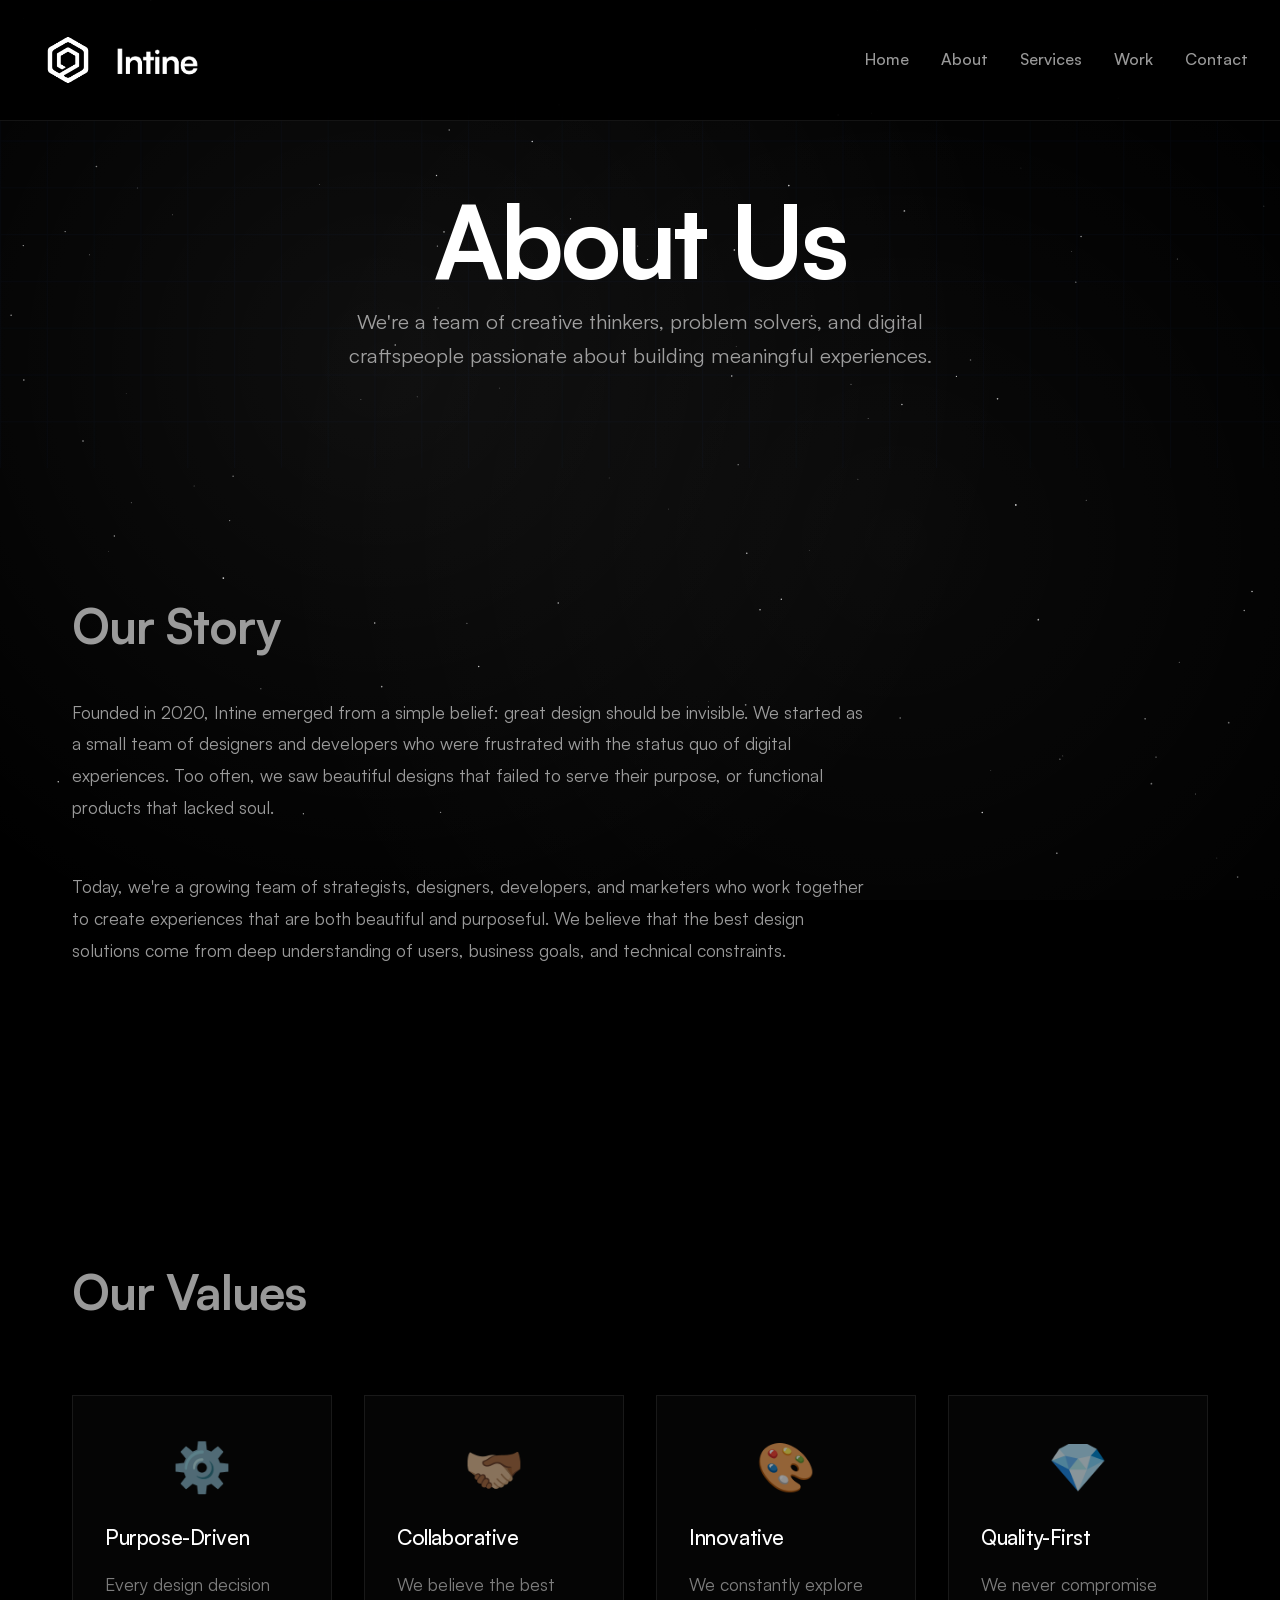
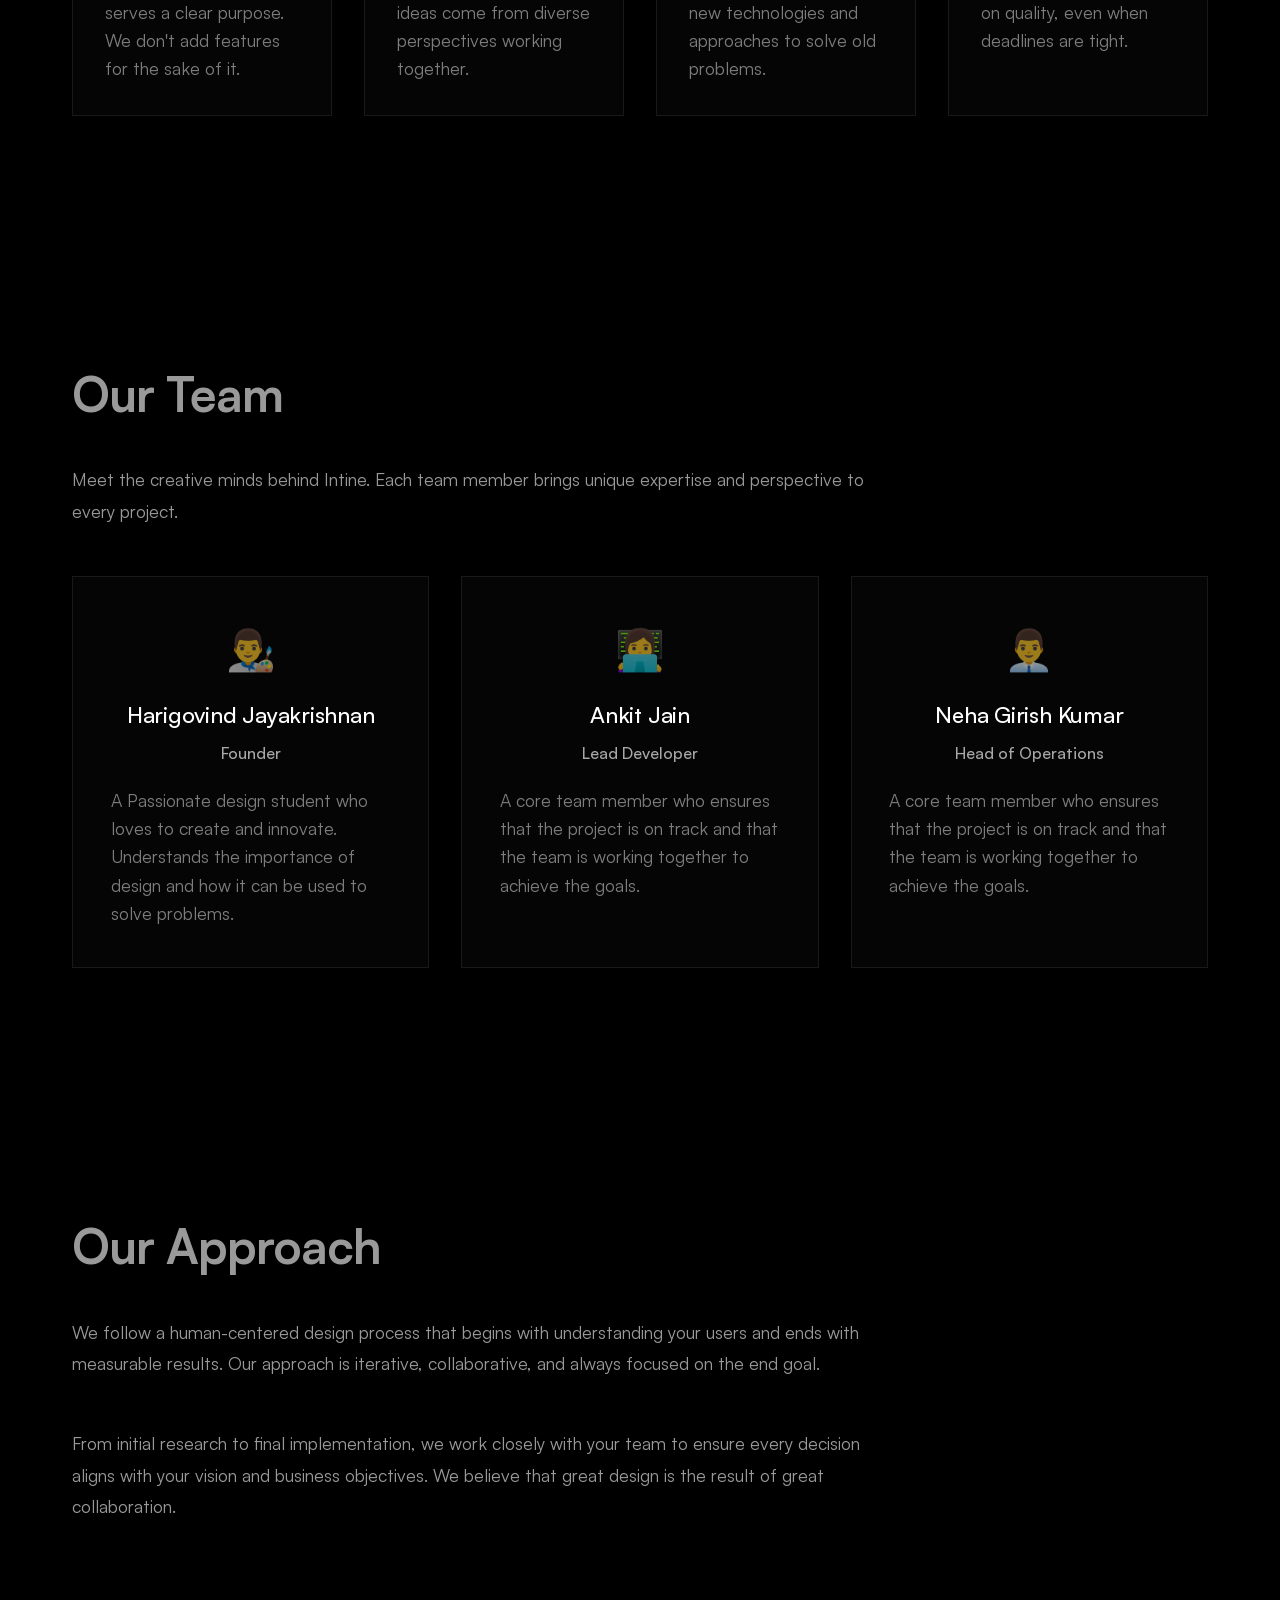
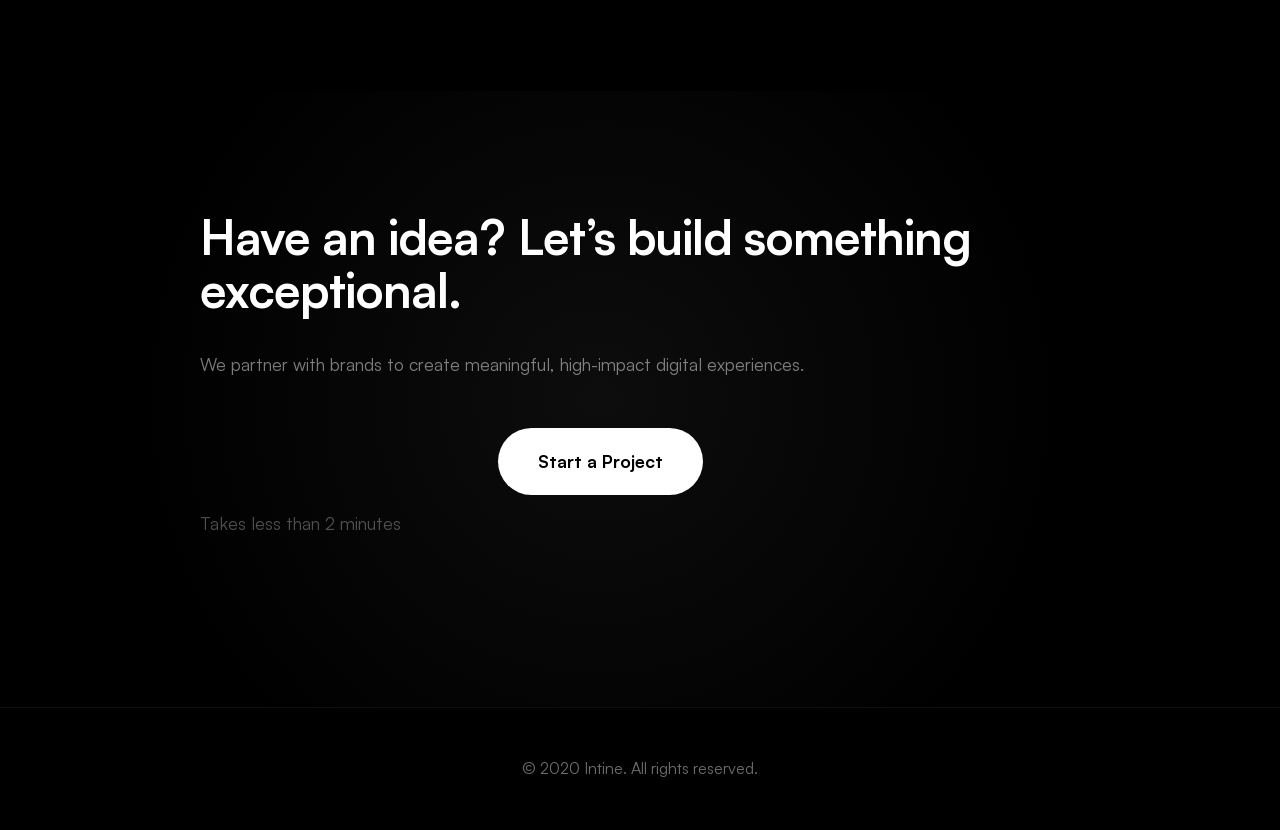
==== about.html @ 8fe6439f "Minor Changes" ====
<!DOCTYPE html>
<html lang="en">

<head>
  <meta charset="UTF-8" />
  <meta name="viewport" content="width=device-width, initial-scale=1.0" />
  <title>About Us - Intine.Studio</title>
  <link rel="stylesheet" href="css/style.css">
</head>

<body>
  <!-- Loading screen -->
  <div class="loading" id="loading">
    <div class="spinner"></div>
  </div>

  <!-- Animated background -->
  <div class="bg-animation"></div>

  <!-- Floating particles -->
  <div class="particles" id="particles"></div>

  <header id="header">
    <a href="/" class="logo">
      <img src="assets/logos/logo-white.png" alt="Intine Logo" class="logo-mark">
      <img src="assets/logos/wordmark-white.png" alt="Intine Wordmark" class="logo-wordmark">
    </a>
    <nav>
      <a href="/">Home</a>
      <a href="about">About</a>
      <a href="services">Services</a>
      <a href="work">Work</a>
      <a href="contact">Contact</a>
    </nav>
  </header>

  <section class="page-header">
    <h1>About Us</h1>
    <p>We're a team of creative thinkers, problem solvers, and digital craftspeople passionate about building meaningful
      experiences.</p>
  </section>

  <section class="section">
    <h2>Our Story</h2>
    <p>Founded in 2020, Intine emerged from a simple belief: great design should be invisible. We started as a small
      team of designers and developers who were frustrated with the status quo of digital experiences. Too often, we saw
      beautiful designs that failed to serve their purpose, or functional products that lacked soul.</p>
    <p>Today, we're a growing team of strategists, designers, developers, and marketers who work together to create
      experiences that are both beautiful and purposeful. We believe that the best design solutions come from deep
      understanding of users, business goals, and technical constraints.</p>
  </section>

  <section class="section">
    <h2>Our Values</h2>
    <div class="values-grid">
      <div class="value-item">
        <div class="icon">⚙️</div>
        <h3>Purpose-Driven</h3>
        <p>Every design decision serves a clear purpose. We don't add features for the sake of it.</p>
      </div>
      <div class="value-item">
        <div class="icon">🫱🏼‍🫲🏾</div>
        <h3>Collaborative</h3>
        <p>We believe the best ideas come from diverse perspectives working together.</p>
      </div>
      <div class="value-item">
        <div class="icon">🎨</div>
        <h3>Innovative</h3>
        <p>We constantly explore new technologies and approaches to solve old problems.</p>
      </div>
      <div class="value-item">
        <div class="icon">💎</div>
        <h3>Quality-First</h3>
        <p>We never compromise on quality, even when deadlines are tight.</p>
      </div>
    </div>
  </section>

  <section class="section team-section">
    <h2>Our Team</h2>
    <p>Meet the creative minds behind Intine. Each team member brings unique expertise and perspective to every project.
    </p>
    <div class="team-grid">
      <div class="team-member">
        <div class="icon">👨‍🎨</div>
        <h3>Harigovind Jayakrishnan</h3>
        <div class="role">Founder</div>
        <p>A Passionate design student who loves to create and innovate. Understands the importance of design and how it
          can be used to solve problems.</p>
      </div>
      <div class="team-member">
        <div class="icon">👩‍💻</div>
        <h3>Ankit Jain</h3>
        <div class="role">Lead Developer</div>
        <p>A core team member who ensures that the project is on track and that the team is working together to achieve
          the goals.</p>
      </div>
      <div class="team-member">
        <div class="icon">👨‍💼</div>
        <h3>Neha Girish Kumar</h3>
        <div class="role">Head of Operations</div>
        <p>A core team member who ensures that the project is on track and that the team is working together to achieve the goals.</p>
      </div>
    </div>
  </section>

  <section class="section">
    <h2>Our Approach</h2>
    <p>We follow a human-centered design process that begins with understanding your users and ends with measurable
      results. Our approach is iterative, collaborative, and always focused on the end goal.</p>
    <p>From initial research to final implementation, we work closely with your team to ensure every decision aligns
      with your vision and business objectives. We believe that great design is the result of great collaboration.</p>
  </section>

  <section class="cta-section section">
    <div class="cta-container">
      <h2 class="cta-headline">Have an idea? Let’s build something exceptional.</h2>
      <p class="cta-subtext">We partner with brands to create meaningful, high-impact digital experiences.</p>
      <a href="contact" class="cta-button-new">Start a Project</a>
      <p class="cta-microtext">Takes less than 2 minutes</p>
    </div>
  </section>

  <footer>
    © 2020 Intine. All rights reserved.
  </footer>
  <script src="js/main.js"></script>
</body>

</html>
---- css/style.css ----
@font-face {
  font-family: 'Satoshi';
  src: url('../assets/fonts/Satoshi-Regular.woff2') format('woff2');
  font-weight: 400;
  font-style: normal;
  font-display: swap;
}

@font-face {
  font-family: 'Satoshi';
  src: url('../assets/fonts/Satoshi-Medium.woff2') format('woff2');
  font-weight: 500;
  font-style: normal;
  font-display: swap;
}

@font-face {
  font-family: 'Satoshi';
  src: url('../assets/fonts/Satoshi-Bold.woff2') format('woff2');
  font-weight: 700;
  font-style: normal;
  font-display: swap;
}

* {

  margin: 0;
  padding: 0;
  box-sizing: border-box;
}


:root {
  --black: #000000;
  --white: #ffffff;
  --soft-white: rgba(255, 255, 255, 0.6);
  --card-bg: rgba(255, 255, 255, 0.02);
  --border-subtle: rgba(255, 255, 255, 0.08);
}


body {
  margin: 0;
  font-family: 'Satoshi', sans-serif;
  background: var(--black);
  color: var(--soft-white);
  overflow-x: hidden;
  line-height: 1.6;
}




/* Custom scrollbar */
::-webkit-scrollbar {
  width: 8px;
}


::-webkit-scrollbar-track {
  background: var(--black);
}


::-webkit-scrollbar-thumb {
  background: rgba(255, 255, 255, 0.2);
}




/* Animated background */
.bg-animation {
  position: fixed;
  inset: 0;
  z-index: -1;
  background:
    radial-gradient(circle at 30% 40%, rgba(255, 255, 255, 0.06), transparent 60%),
    radial-gradient(circle at 70% 60%, rgba(255, 255, 255, 0.04), transparent 60%);
  animation: bgDrift 20s cubic-bezier(0.16, 1, 0.3, 1) infinite alternate;
}

@keyframes bgDrift {
  0% {
    transform: translate(0, 0);
  }

  100% {
    transform: translate(-15px, 10px);
  }
}





/* Header with glassmorphism */
header {
  padding: 1.5rem 2rem;
  display: flex;
  justify-content: space-between;
  align-items: center;
  background: rgba(0, 0, 0, 0.9);
  backdrop-filter: blur(30px);
  border-bottom: 1px solid var(--border-subtle);
  position: fixed;
  top: 0;
  left: 0;
  right: 0;
  z-index: 1000;
  transition: all 0.3s cubic-bezier(0.16, 1, 0.3, 1);
}

header.scrolled {
  background: rgba(0, 0, 0, 0.95);
}


.logo {
  display: flex;
  align-items: center;
  gap: 0.5rem;
  text-decoration: none;
}

.logo-mark {
  width: 72px;
  height: 72px;
  display: block;
}

.logo-wordmark {
  height: 47px;
  width: auto;
  display: block;
  transform: translateY(1px);
}


nav {
  display: flex;
  gap: 2rem;
}


nav a {
  color: var(--soft-white);
  text-decoration: none;
  font-weight: 500;
  position: relative;
  transition: all 0.3s cubic-bezier(0.16, 1, 0.3, 1);
  font-family: 'Satoshi', sans-serif;
}


nav a::before {
  content: '';
  position: absolute;
  bottom: -5px;
  left: 0;
  width: 0;
  height: 2px;
  background: none;
  transition: width 0.3s cubic-bezier(0.16, 1, 0.3, 1);
}


nav a:hover::before {
  width: 100%;
}


nav a:hover {
  color: var(--white);

}




/* Hero section with 3D text */
.hero {
  padding: 12rem 2rem 8rem;
  text-align: center;
  min-height: 100vh;
  display: flex;
  flex-direction: column;
  justify-content: center;
  align-items: center;
  position: relative;
}

.hero::after {
  content: "";
  position: absolute;
  width: 600px;
  height: 600px;
  background: url('../assets/logos/hexagon-outline.svg') no-repeat center;
  background-size: contain;
  opacity: 0.04;
  top: 50%;
  left: 50%;
  transform: translate(-50%, -50%);
  pointer-events: none;
}


.hero h2 {
  font-size: clamp(5rem, 8vw, 7rem);
  letter-spacing: -0.03em;
  line-height: 0.95;
  font-weight: 700;
  margin-bottom: 1rem;
  background: none;
  transform-style: preserve-3d;
  animation: heroFloat 8s ease-in-out infinite alternate;
  text-shadow: none;
}

@keyframes heroFloat {
  0% {
    transform: translateY(0);
  }

  100% {
    transform: translateY(-6px);
  }
}


.hero h2:first-child {
  color: rgba(255, 255, 255, 0.6);
}

.hero h2:last-child {
  color: #ffffff;
}


.hero p {
  font-size: 1.3rem;
  color: var(--soft-white);
  max-width: 600px;
  margin: 2rem auto;
  font-family: 'Satoshi', sans-serif;
  opacity: 0;
  animation: fadeInUp 1s cubic-bezier(0.16, 1, 0.3, 1) forwards 1s;
}


@keyframes fadeInUp {
  from {
    opacity: 0;
    transform: translateY(30px);
  }

  to {
    opacity: 1;
    transform: translateY(0);
  }
}




/* Section styling */
.section {
  padding: 7.5rem 2rem;
  max-width: 1200px;
  margin: auto;
  opacity: 0;
  transform: translateY(20px);
  transition: all 0.8s cubic-bezier(0.16, 1, 0.3, 1);
}


.section.visible {
  opacity: 1;
  transform: translateY(0);
}


.section h2,
.section h3 {
  font-size: 3rem;
  letter-spacing: -0.02em;
  font-weight: 700;
  margin-bottom: 2rem;
  text-align: left;
  background: none;
  font-weight: 700;
}


.section p {
  font-size: 1.1rem;
  color: var(--soft-white);
  text-align: left;
  max-width: 800px;
  margin: 0 0 3rem 0;
  font-family: 'Satoshi', sans-serif;
}


.team-section h2 {
  margin-bottom: 24px;
}


.team-section p {
  margin-bottom: 64px;
}




/* Grid layouts */
.services,
.portfolio {
  display: grid;
  gap: 2rem;
  grid-template-columns: repeat(auto-fit, minmax(300px, 1fr));
}




/* 3D Cards with hover effects */
.card {
  background: var(--card-bg);
  border: 1px solid var(--border-subtle);
  background: var(--card-bg);
  padding: 2rem;
  border-radius: 0;
  border: 1px solid var(--border-subtle);

  transition: all 0.4s cubic-bezier(0.16, 1, 0.3, 1);
  position: relative;
  overflow: hidden;
  transform-style: preserve-3d;
}




.card:hover {
  border-color: rgba(255, 255, 255, 0.2);
}


.card h4 {
  font-size: 1.4rem;
  margin-bottom: 1rem;
  color: var(--white);
  font-weight: 500;
  font-family: 'Satoshi', sans-serif;
}


.card p {
  color: var(--soft-white);
  font-family: 'Satoshi', sans-serif;
  line-height: 1.6;
  opacity: 0.8;
}









/* Footer with gradient text */
footer {
  text-align: center;
  padding: 3rem 2rem;
  font-size: 1rem;
  background: rgba(0, 0, 0, 0.9);
  border-top: 1px solid var(--border-subtle);
  color: var(--soft-white);
  font-family: 'Satoshi', sans-serif;
  opacity: 0.7;
}



/* Responsive design */
@media (max-width: 768px) {
  header {
    padding: 1rem;
    flex-direction: column;
    gap: 1rem;
  }

  nav {
    gap: 1rem;
  }

  .logo-mark {
    width: 48px;
    height: 48px;
  }

  .logo-wordmark {
    height: 32px;
  }

  .service-icon {
    width: 64px;
    height: 64px;
  }

  .logo {
    gap: 0.4rem;
  }

  .hero {
    padding: 8rem 1rem 4rem;
  }

  .hero h2 {
    font-size: clamp(2rem, 6vw, 4rem);
  }

  .section {
    padding: 4rem 1rem;
  }

  .services,
  .portfolio {
    grid-template-columns: 1fr;
  }
}




/* Loading animation */
.loading {
  position: fixed;
  top: 0;
  left: 0;
  width: 100%;
  height: 100%;
  background: var(--black);
  display: flex;
  justify-content: center;
  align-items: center;
  z-index: 9999;
  transition: opacity 0.5s cubic-bezier(0.16, 1, 0.3, 1);
}


.loading.hidden {
  opacity: 0;
  pointer-events: none;
}


.spinner {
  width: 50px;
  height: 50px;
  border: 3px solid transparent;
  border-top: 3px solid var(--white);
  border-right: 3px solid var(--white);
  border-radius: 0;
  animation: spin 1s linear infinite;
}


@keyframes spin {
  0% {
    transform: rotate(0deg);
  }

  100% {
    transform: rotate(360deg);
  }
}




/* Page header */
.page-header {
  padding: 12rem 2rem 6rem;
  text-align: center;
  background: none;
  position: relative;
  overflow: hidden;
}


.page-header::before {
  content: '';
  position: absolute;
  top: 0;
  left: 0;
  right: 0;
  bottom: 0;
  background: url('data:image/svg+xml,<svg xmlns="http://www.w3.org/2000/svg" viewBox="0 0 100 100"><defs><pattern id="grid" width="10" height="10" patternUnits="userSpaceOnUse"><path d="M 10 0 L 0 0 0 10" fill="none" stroke="rgba(58,125,255,0.1)" stroke-width="0.5"/></pattern></defs><rect width="100" height="100" fill="url(%23grid)"/></svg>');
  opacity: 0.3;
}


.page-header h1 {
  color: var(--white);
  font-size: clamp(5rem, 8vw, 7rem);
  letter-spacing: -0.03em;
  line-height: 0.95;
  font-weight: 700;
  background: none;
  margin-bottom: 1rem;
  position: relative;
  z-index: 1;
}


.page-header p {
  font-size: 1.3rem;
  color: var(--soft-white);
  max-width: 600px;
  margin: 0 auto;
  font-family: 'Satoshi', sans-serif;
  position: relative;
  z-index: 1;
}


.section h2,
.section h3 {
  font-size: 3rem;
  letter-spacing: -0.02em;
  font-weight: 700;
  margin-bottom: 2rem;
  text-align: left;
  background: none;
  font-weight: 700;
}


.section p {
  font-size: 1.1rem;
  color: var(--soft-white);
  text-align: left;
  max-width: 800px;
  margin: 0 0 3rem 0;
  font-family: 'Satoshi', sans-serif;
  line-height: 1.8;
}




/* Team grid */
.team-grid {
  display: grid;
  gap: 32px;
  grid-template-columns: repeat(3, 1fr);
  margin-top: 48px;
}


.team-member {
  background: var(--card-bg);
  border: 1px solid var(--border-subtle);
  padding: 40px 32px;
  border-radius: 0;
  display: flex;
  flex-direction: column;
  justify-content: flex-start;
  align-items: center;
  height: 100%;
  min-height: 320px;
  text-align: center;
  transition: all 0.4s cubic-bezier(0.16, 1, 0.3, 1);
  position: relative;
  overflow: hidden;
  transform-style: preserve-3d;
}




.team-member:hover {
  border-color: rgba(255, 255, 255, 0.2);
}


.team-member .icon {
  font-size: 2.5rem;
  margin-bottom: 16px;
}


.team-member h3 {
  font-size: 1.4rem;
  margin-bottom: 8px;
  color: var(--white);
  font-weight: 500;
  font-family: 'Satoshi', sans-serif;
  letter-spacing: -0.01em;
}


.team-member .role {
  color: var(--white);
  font-family: 'Satoshi', sans-serif;
  font-weight: 500;
  margin-bottom: 20px;
  opacity: 0.65;
}


.team-member p {
  color: var(--soft-white);
  font-family: 'Satoshi', sans-serif;
  line-height: 1.6;
  opacity: 0.8;
  max-width: 280px;
  margin: 0 auto;
}




/* Values section */
.values-grid {
  display: grid;
  gap: 2rem;
  grid-template-columns: repeat(auto-fit, minmax(250px, 1fr));
  margin-top: 4rem;
}


.value-item {
  background: var(--card-bg);
  border: 1px solid var(--border-subtle);
  background: var(--card-bg);
  padding: 2rem;
  border-radius: 0;
  border: 1px solid var(--border-subtle);

  transition: all 0.4s cubic-bezier(0.16, 1, 0.3, 1);
  text-align: center;
}


.value-item:hover {
  border-color: rgba(255, 255, 255, 0.2);
}


.value-item .icon {
  font-size: 3rem;
  margin-bottom: 1rem;
  background: none;
}


.value-item h3 {
  font-size: 1.3rem;
  margin-bottom: 1rem;
  color: var(--white);
  font-weight: 500;
  font-family: 'Satoshi', sans-serif;
}


.value-item p {
  color: var(--soft-white);
  font-family: 'Satoshi', sans-serif;
  line-height: 1.6;
  opacity: 0.8;
  margin: 0;
}




/* Footer */
footer {
  text-align: center;
  padding: 3rem 2rem;
  font-size: 1rem;
  background: rgba(0, 0, 0, 0.9);
  border-top: 1px solid var(--border-subtle);
  color: var(--soft-white);
  font-family: 'Satoshi', sans-serif;
  opacity: 0.7;
}



/* Responsive design */
@media (max-width: 768px) {
  header {
    padding: 1rem;
    flex-direction: column;
    gap: 1rem;
  }

  nav {
    gap: 1rem;
  }

  .page-header {
    padding: 8rem 1rem 4rem;
  }

  .page-header h1 {
    color: var(--white);
    font-size: clamp(2rem, 6vw, 4rem);
  }

  .section {
    padding: 4rem 1rem;
  }

  .team-grid,
  .values-grid {
    grid-template-columns: 1fr;
  }
}




/* Services grid */
.services-grid {
  display: grid;
  gap: 3rem;
  grid-template-columns: repeat(auto-fit, minmax(350px, 1fr));
  margin-top: 4rem;
}


.service-card {
  background: var(--card-bg);
  border: 1px solid var(--border-subtle);
  background: var(--card-bg);
  padding: 3rem;
  border-radius: 0;
  border: 1px solid var(--border-subtle);

  transition: all 0.4s cubic-bezier(0.16, 1, 0.3, 1);
  position: relative;
  overflow: hidden;
  transform-style: preserve-3d;
}




.service-card:hover {
  border-color: rgba(255, 255, 255, 0.2);
}


.service-card .icon {
  font-size: 4rem;
  margin-bottom: 1.5rem;
  background: none;
}


.service-card h3 {
  font-size: 1.4rem;
  margin-bottom: 1rem;
  color: var(--white);
  font-weight: 500;
  font-family: 'Satoshi', sans-serif;
}


.service-card p {
  color: var(--soft-white);
  font-family: 'Satoshi', sans-serif;
  line-height: 1.6;
  opacity: 0.8;
  text-align: left;
  margin: 0 0 1.5rem 0;
}


.service-card .features {
  list-style: none;
  padding: 0;
  margin: 0;
}


.service-card .features li {
  color: var(--soft-white);
  font-family: 'Satoshi', sans-serif;
  margin-bottom: 0.5rem;
  padding-left: 1.5rem;
  position: relative;
}

.service-icon {
  width: 100px;
  height: 100px;
  margin-bottom: 1.5rem;
  opacity: 0.9;
  transition: opacity 0.3s cubic-bezier(0.16, 1, 0.3, 1);
}

.card:hover .service-icon,
.service-card:hover .service-icon {
  opacity: 1;
}


.service-card .features li::before {
  content: '✓';
  position: absolute;
  left: 0;
  color: var(--white);
  font-weight: 700;
}




/* Process section */
.process-grid {
  display: grid;
  gap: 2rem;
  grid-template-columns: repeat(auto-fit, minmax(250px, 1fr));
  margin-top: 4rem;
}


.process-step {
  background: rgba(255, 255, 255, 0.02);
  border: 1px solid rgba(255, 255, 255, 0.08);
  padding: 2rem;
  transition: all 0.3s ease;
}


.process-step:hover {
  border-color: rgba(255, 255, 255, 0.2);
}


.process-step .step-number {
  width: 60px;
  height: 60px;
  border: 1px solid var(--border-subtle);
  background: transparent;
  display: flex;
  align-items: center;
  justify-content: center;
  margin: 0 auto 1.5rem;
  font-size: 1.5rem;
  font-weight: 700;
  color: var(--white);
  font-family: 'Satoshi', sans-serif;
  border-radius: 0;
}


.process-step h3 {
  font-size: 1.3rem;
  margin-bottom: 1rem;
  color: var(--white);
  font-weight: 500;
  font-family: 'Satoshi', sans-serif;
}


.process-step p {
  color: var(--soft-white);
  font-family: 'Satoshi', sans-serif;
  line-height: 1.6;
  opacity: 0.8;
  margin: 0;
}




/* CTA section */
.cta-section {
  padding: 120px 20px;
  text-align: center;
  position: relative;
  background: radial-gradient(circle at center, rgba(255, 255, 255, 0.05) 0%, transparent 70%);
  margin: 0;
  border: none;
}

.cta-container {
  max-width: 800px;
  margin: 0 auto;
}

.cta-headline {
  font-size: clamp(2.5rem, 5vw, 4rem);
  font-weight: 700;
  color: var(--white);
  font-family: 'Satoshi', sans-serif;
  margin-bottom: 1rem;
  line-height: 1.1;
}

.cta-subtext {
  font-size: 1.1rem;
  color: var(--soft-white);
  font-family: 'Satoshi', sans-serif;
  margin-bottom: 2.5rem;
  opacity: 0.8;
}

.cta-button-new {
  display: inline-block;
  background: #ffffff;
  color: #000000;
  text-decoration: none;
  font-family: 'Satoshi', sans-serif;
  font-weight: 700;
  font-size: 1.1rem;
  padding: 1.2rem 2.5rem;
  border-radius: 999px;
  transition: all 0.3s cubic-bezier(0.16, 1, 0.3, 1);
  margin-bottom: 0.8rem;
  border: none;
  cursor: pointer;
}

.cta-button-new:hover {
  transform: scale(1.03);
  opacity: 0.95;
  box-shadow: 0 0 20px rgba(255, 255, 255, 0.2);
}

.cta-microtext {
  font-size: 0.85rem;
  color: var(--soft-white);
  font-family: 'Satoshi', sans-serif;
  opacity: 0.5;
  margin: 0;
}

@media (max-width: 768px) {
  .cta-section {
    padding: 80px 20px;
  }

  .cta-button-new {
    width: 100%;
  }
}



/* Responsive design */
@media (max-width: 768px) {
  header {
    padding: 1rem;
    flex-direction: column;
    gap: 1rem;
  }

  nav {
    gap: 1rem;
  }

  .page-header {
    padding: 8rem 1rem 4rem;
  }

  .page-header h1 {
    color: var(--white);
    font-size: clamp(2rem, 6vw, 4rem);
  }

  .section {
    padding: 4rem 1rem;
  }

  .services-grid,
  .process-grid {
    grid-template-columns: 1fr;
  }

  .service-card {
    background: var(--card-bg);
    border: 1px solid var(--border-subtle);
    padding: 2rem;
  }
}






/* Portfolio grid */
.portfolio-grid {
  display: grid;
  gap: 3rem;
  grid-template-columns: repeat(auto-fit, minmax(400px, 1fr));
  margin-top: 4rem;
}


.portfolio-item {
  background: var(--card-bg);
  border: 1px solid var(--border-subtle);
  background: var(--card-bg);
  border-radius: 0;
  border: 1px solid var(--border-subtle);

  transition: all 0.4s cubic-bezier(0.16, 1, 0.3, 1);
  position: relative;
  overflow: hidden;
  transform-style: preserve-3d;
}




.portfolio-item:hover {
  border-color: rgba(255, 255, 255, 0.2);
}


.portfolio-image {
  width: 100%;
  height: 250px;
  background: none;
  display: flex;
  align-items: center;
  justify-content: center;
  font-size: 4rem;
  color: var(--soft-white);
  position: relative;
  overflow: hidden;
}



.portfolio-content {
  padding: 2rem;
}


.portfolio-content h3 {
  font-size: 1.4rem;
  margin-bottom: 0.5rem;
  color: var(--white);
  font-weight: 500;
  font-family: 'Satoshi', sans-serif;
}


.portfolio-content .category {
  color: var(--white);
  font-family: 'Satoshi', sans-serif;
  font-size: 0.9rem;
  font-weight: 500;
  margin-bottom: 1rem;
  text-transform: uppercase;
  letter-spacing: 1px;
}


.portfolio-content p {
  color: var(--soft-white);
  font-family: 'Satoshi', sans-serif;
  line-height: 1.6;
  opacity: 0.8;
  margin-bottom: 1.5rem;
  text-align: left;
}


.portfolio-content .tags {
  display: flex;
  gap: 0.5rem;
  flex-wrap: wrap;
  margin-bottom: 1.5rem;
}


.tag {
  padding: 0.3rem 0.8rem;
  background: rgba(58, 125, 255, 0.1);
  border: 1px solid rgba(58, 125, 255, 0.3);
  border-radius: 0;
  font-size: 0.8rem;
  font-family: 'Satoshi', sans-serif;
}


.portfolio-content .view-project {
  display: inline-block;
  padding: 0.8rem 1.5rem;
  background: #ffffff;
  color: #000000;
  text-decoration: none;
  border-radius: 0;
  font-weight: 700;
  font-family: 'Satoshi', sans-serif;
  transition: opacity 0.25s cubic-bezier(0.16, 1, 0.3, 1);
  border: none;
  cursor: pointer;
}


.portfolio-content .view-project:hover {
  opacity: 0.92;
}




/* Stats section */
.stats-grid {
  display: grid;
  gap: 2rem;
  grid-template-columns: repeat(auto-fit, minmax(200px, 1fr));
  margin-top: 4rem;
}


.stat-item {
  background: var(--card-bg);
  border: 1px solid var(--border-subtle);
  background: var(--card-bg);
  padding: 2rem;
  border-radius: 0;
  border: 1px solid var(--border-subtle);

  transition: all 0.4s cubic-bezier(0.16, 1, 0.3, 1);
  text-align: center;
}


.stat-item:hover {
  border-color: rgba(255, 255, 255, 0.2);
}


.stat-item .number {
  font-size: 3rem;
  font-weight: 700;
  background: none;
  margin-bottom: 0.5rem;
  font-family: 'Satoshi', sans-serif;
}


.stat-item .label {
  color: var(--soft-white);
  font-family: 'Satoshi', sans-serif;
  font-size: 1rem;
  opacity: 0.8;
}



/* Responsive design */
@media (max-width: 768px) {
  header {
    padding: 1rem;
    flex-direction: column;
    gap: 1rem;
  }

  nav {
    gap: 1rem;
  }

  .page-header {
    padding: 8rem 1rem 4rem;
  }

  .page-header h1 {
    color: var(--white);
    font-size: clamp(2rem, 6vw, 4rem);
  }

  .section {
    padding: 4rem 1rem;
  }

  .portfolio-grid {
    grid-template-columns: 1fr;
  }
}




/* Contact grid */
.contact-grid {
  display: grid;
  gap: 4rem;
  grid-template-columns: 1fr 1fr;
  margin-top: 4rem;
}




/* Contact form */
.contact-form {
  background: var(--card-bg);
  border: 1px solid var(--border-subtle);
  background: var(--card-bg);
  padding: 3rem;
  border-radius: 0;
  border: 1px solid var(--border-subtle);

  transition: all 0.4s cubic-bezier(0.16, 1, 0.3, 1);
  position: relative;
  overflow: hidden;
  transform-style: preserve-3d;
}




.contact-form:hover {
  border-color: rgba(255, 255, 255, 0.2);
}


.form-group {
  margin-bottom: 2rem;
}


.form-group label {
  display: block;
  margin-bottom: 0.5rem;
  color: var(--soft-white);
  font-family: 'Satoshi', sans-serif;
  font-weight: 500;
}


.form-group input,
.form-group textarea,
.form-group select {
  width: 100%;
  padding: 1rem;
  background: rgba(244, 244, 244, 0.05);
  border: 1px solid var(--border-subtle);
  border-radius: 0;
  color: var(--soft-white);
  font-family: 'Satoshi', sans-serif;
  font-size: 1rem;
  transition: all 0.3s cubic-bezier(0.16, 1, 0.3, 1);

}


.form-group input:focus,
.form-group textarea:focus,
.form-group select:focus {
  outline: none;
  border-color: rgba(255, 255, 255, 0.2);
}


.contact-item {
  display: flex;
  align-items: center;
  margin-bottom: 2rem;
  padding: 1.5rem;
  background: rgba(244, 244, 244, 0.02);
  border-radius: 0;
  border: 1px solid rgba(58, 125, 255, 0.1);
  transition: all 0.3s cubic-bezier(0.16, 1, 0.3, 1);
}


.contact-item:hover {
  border-color: rgba(255, 255, 255, 0.2);
}


.contact-item .icon {
  width: 50px;
  height: 50px;
  border: 1px solid var(--border-subtle);
  background: transparent;
  display: flex;
  align-items: center;
  justify-content: center;
  margin-right: 1.5rem;
  font-size: 1.5rem;
  color: var(--white);
  border-radius: 0;
}


.contact-item .content h3 {
  font-size: 1.2rem;
  margin-bottom: 0.5rem;
  color: var(--white);
  font-weight: 500;
  font-family: 'Satoshi', sans-serif;
}


.contact-item .content p,
.contact-item .content a {
  color: var(--soft-white);
  font-family: 'Satoshi', sans-serif;
  text-decoration: none;
  opacity: 0.8;
  transition: all 0.3s cubic-bezier(0.16, 1, 0.3, 1);
}


.contact-item .content a:hover {
  color: var(--white);
  opacity: 1;
}




/* Social links */
.social-links {
  display: flex;
  gap: 1rem;
  margin-top: 2rem;
}


.social-link {
  width: 50px;
  height: 50px;
  border: 1px solid var(--border-subtle);
  background: transparent;
  display: flex;
  align-items: center;
  justify-content: center;
  color: var(--white);
  text-decoration: none;
  font-size: 1.2rem;
  transition: all 0.3s cubic-bezier(0.16, 1, 0.3, 1);
  border-radius: 0;
}





.social-link span {
  position: relative;
  z-index: 1;
}




/* Map section */
.map-section {
  background: var(--card-bg);
  border: 1px solid var(--border-subtle);
  background: var(--card-bg);
  padding: 3rem;
  border-radius: 0;
  border: 1px solid var(--border-subtle);

  margin-top: 4rem;
  text-align: center;
}


.map-placeholder {
  width: 100%;
  height: 300px;
  background: var(--card-bg);
  border: 1px solid var(--border-subtle);
  border-radius: 0;
  display: flex;
  align-items: center;
  justify-content: center;
  font-size: 3rem;
  color: var(--soft-white);
  margin-bottom: 2rem;
  position: relative;
  overflow: hidden;
}



.map-placeholder span {
  position: relative;
  z-index: 1;
}



/* Responsive design */
@media (max-width: 768px) {
  header {
    padding: 1rem;
    flex-direction: column;
    gap: 1rem;
  }

  nav {
    gap: 1rem;
  }

  .page-header {
    padding: 8rem 1rem 4rem;
  }

  .page-header h1 {
    color: var(--white);
    font-size: clamp(2rem, 6vw, 4rem);
  }

  .section {
    padding: 4rem 1rem;
  }

  .contact-grid {
    grid-template-columns: 1fr;
    gap: 2rem;
  }

  .contact-form,
  .contact-info {
    padding: 2rem;
  }
}
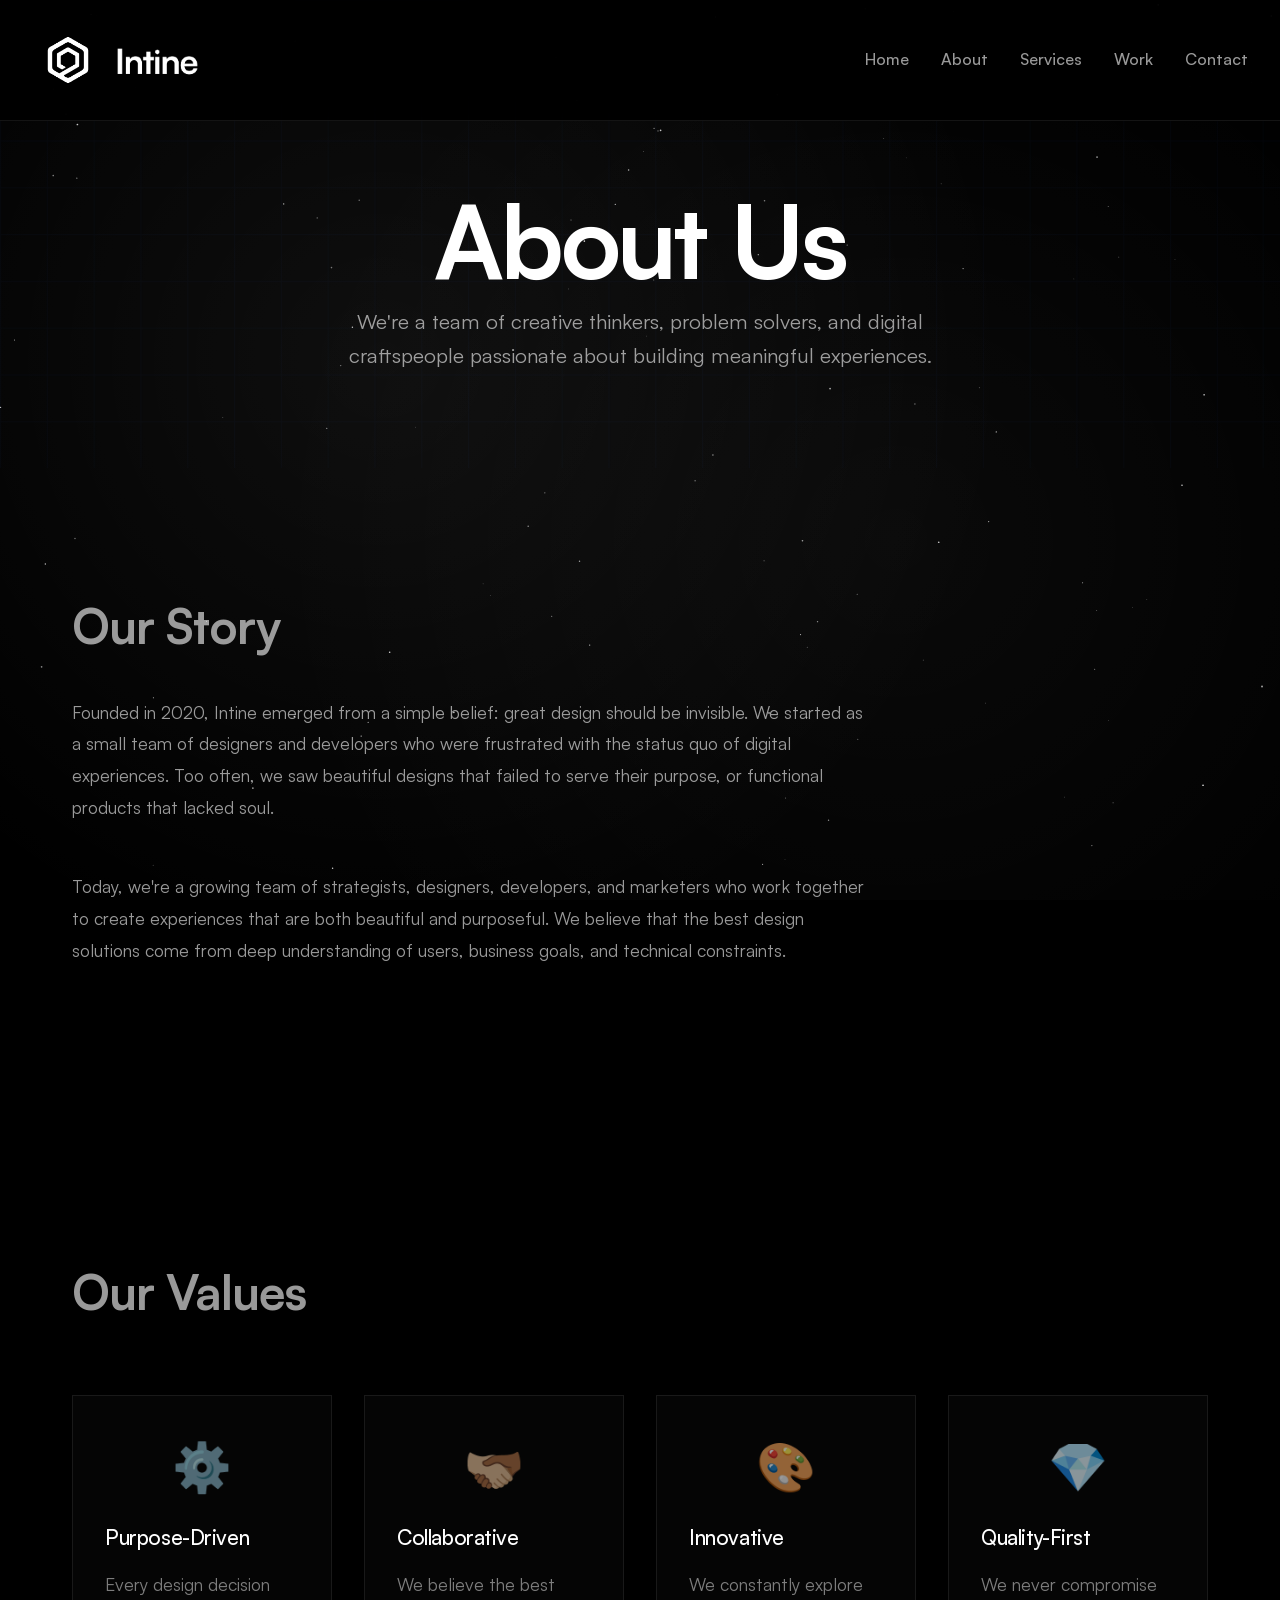
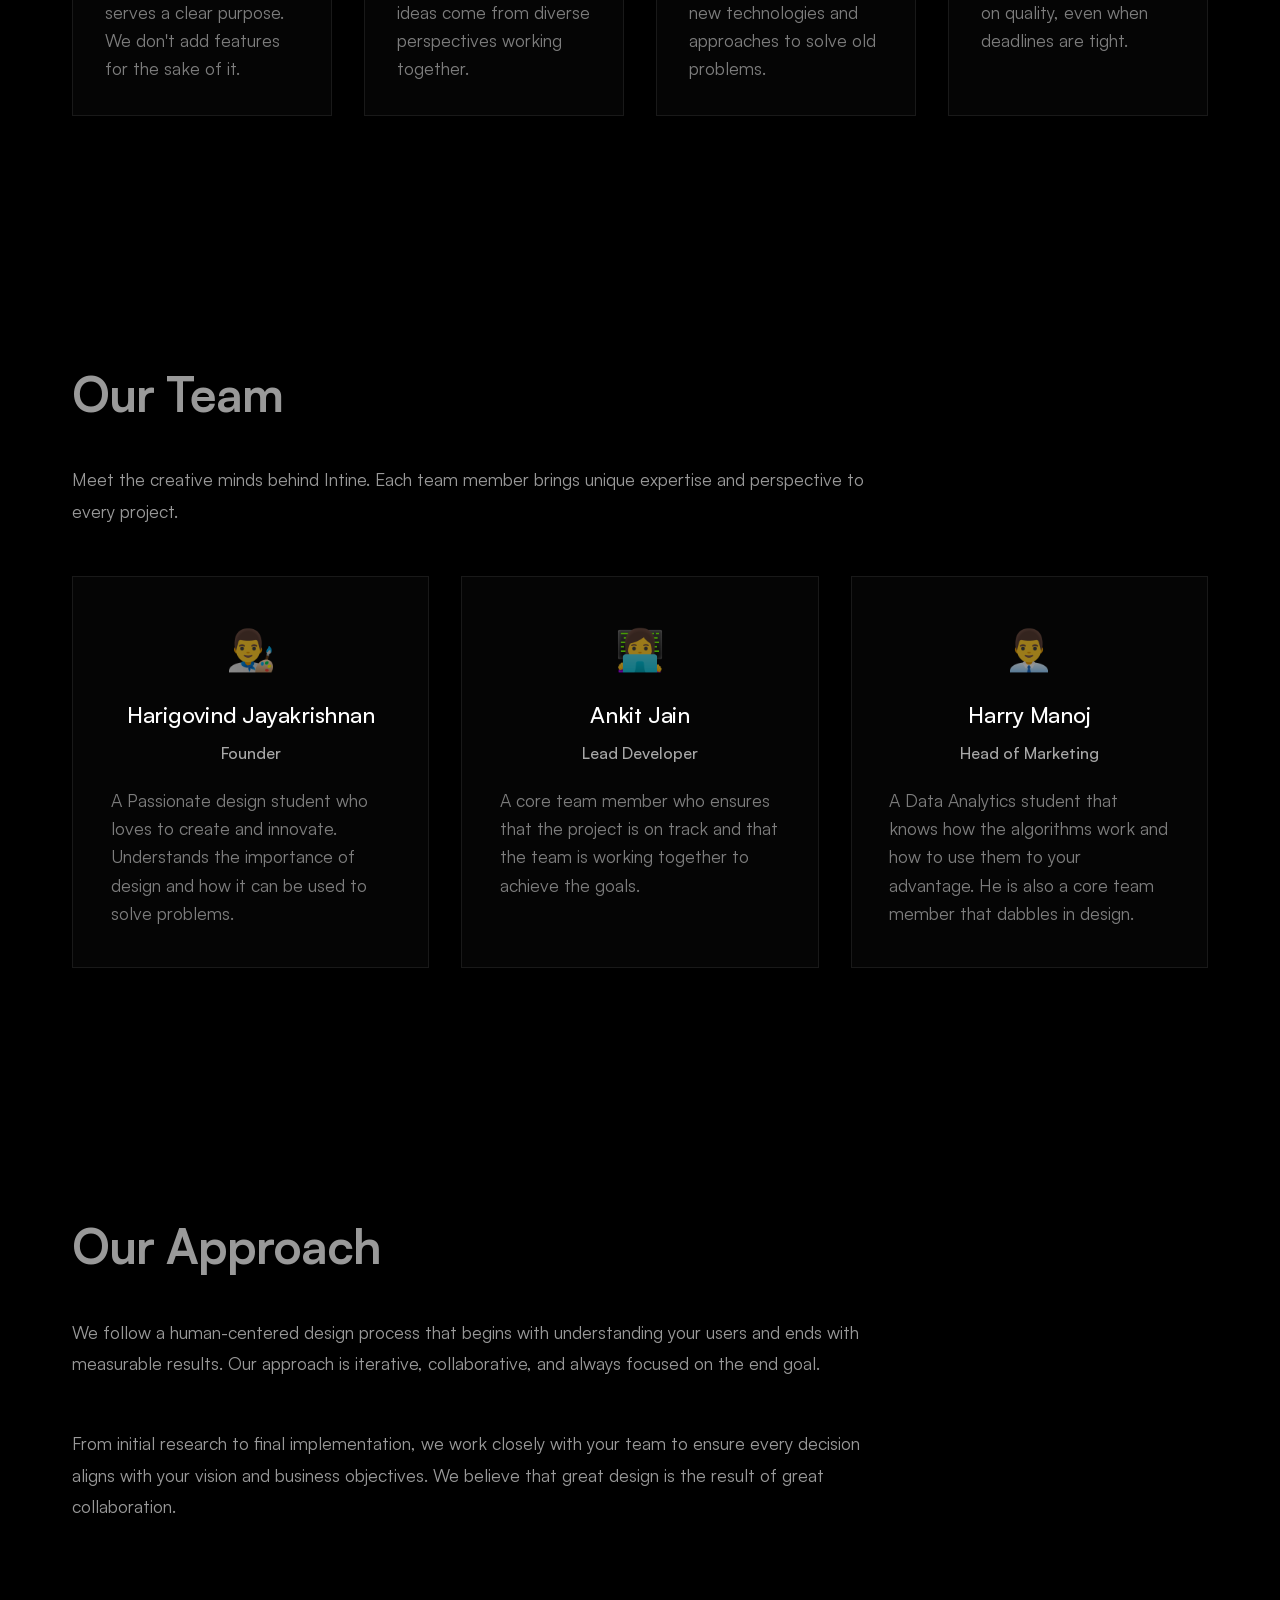
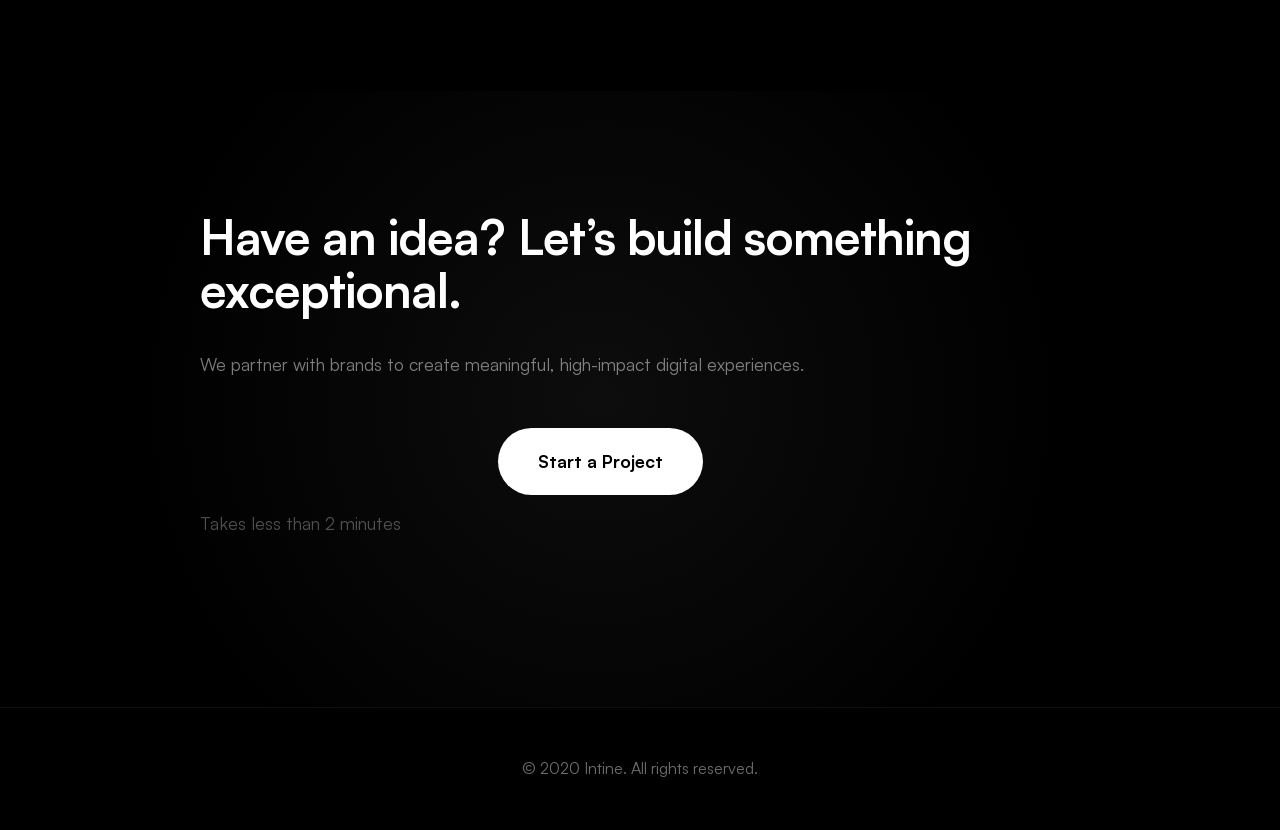
==== commit f32fc5bd: "Overhaul" ====
--- a/about.html
+++ b/about.html
@@ -97,9 +97,10 @@
       </div>
       <div class="team-member">
         <div class="icon">👨‍💼</div>
-        <h3>Neha Girish Kumar</h3>
-        <div class="role">Head of Operations</div>
-        <p>A core team member who ensures that the project is on track and that the team is working together to achieve the goals.</p>
+        <h3>Harry Manoj</h3>
+        <div class="role">Head of Marketing</div>
+        <p>A Data Analytics student that knows how the algorithms work and how to use them to your advantage. He is also
+          a core team member that dabbles in design.</p>
       </div>
     </div>
   </section>
--- a/css/style.css
+++ b/css/style.css
@@ -1437,4 +1437,522 @@
   .contact-info {
     padding: 2rem;
   }
+}
+
+/* --- Contact Page Redesign --- */
+.contact-layout {
+  display: grid;
+  grid-template-columns: 1fr 1fr;
+  gap: 6rem;
+  width: 100%;
+}
+
+.contact-hero-content {
+  display: flex;
+  flex-direction: column;
+  justify-content: center;
+}
+
+.contact-headline {
+  font-size: clamp(3.5rem, 6vw, 5.5rem);
+  line-height: 1.1;
+  margin-bottom: 1.5rem;
+  color: var(--white);
+  font-weight: 700;
+  letter-spacing: -0.03em;
+  font-family: 'Satoshi', sans-serif;
+}
+
+.contact-subtext {
+  font-size: 1.2rem;
+  color: var(--soft-white);
+  max-width: 450px;
+  margin-bottom: 3rem;
+  line-height: 1.6;
+}
+
+.quick-contacts {
+  display: flex;
+  gap: 3rem;
+  margin-bottom: 4rem;
+  flex-wrap: wrap;
+}
+
+.contact-method {
+  display: flex;
+  flex-direction: column;
+}
+
+.contact-label {
+  font-size: 0.85rem;
+  color: var(--soft-white);
+  margin-bottom: 0.5rem;
+  text-transform: uppercase;
+  letter-spacing: 1px;
+  opacity: 0.7;
+}
+
+.contact-link {
+  color: var(--white);
+  text-decoration: none;
+  font-size: 1.1rem;
+  font-weight: 500;
+  transition: opacity 0.3s ease;
+}
+
+.contact-link:hover {
+  opacity: 0.8;
+}
+
+.social-mini a {
+  color: var(--white);
+  text-decoration: none;
+  font-size: 1rem;
+  font-weight: 500;
+  transition: opacity 0.3s ease;
+}
+
+.social-mini a:hover {
+  opacity: 0.7;
+}
+
+.credibility-section {
+  border-top: 1px solid var(--border-subtle);
+  padding-top: 2rem;
+  max-width: 450px;
+}
+
+.testimonial-text {
+  color: var(--soft-white);
+  font-size: 1rem;
+  line-height: 1.6;
+  font-style: italic;
+  margin-bottom: 1rem;
+}
+
+.testimonial-author {
+  color: var(--white);
+  font-weight: 500;
+  font-size: 0.9rem;
+}
+
+.premium-form-wrapper {
+  background: rgba(20, 20, 20, 0.4);
+  backdrop-filter: blur(20px);
+  -webkit-backdrop-filter: blur(20px);
+  border: 1px solid rgba(255, 255, 255, 0.08);
+  padding: 3.5rem;
+  border-radius: 0;
+  position: relative;
+  overflow: hidden;
+}
+
+.premium-form-wrapper::before {
+  content: '';
+  position: absolute;
+  top: 0; left: 0; right: 0;
+  height: 1px;
+  background: linear-gradient(90deg, transparent, rgba(255,255,255,0.2), transparent);
+}
+
+.form-row {
+  display: grid;
+  grid-template-columns: 1fr 1fr;
+  gap: 1.5rem;
+}
+
+.modern-input {
+  position: relative;
+  margin-bottom: 2.5rem;
+}
+
+.modern-input input,
+.modern-input textarea,
+.modern-input select {
+  width: 100%;
+  background: transparent !important;
+  border: none !important;
+  border-bottom: 1px solid var(--border-subtle) !important;
+  padding: 1rem 0 0.5rem !important;
+  color: var(--white) !important;
+  font-family: 'Satoshi', sans-serif;
+  font-size: 1.05rem;
+  transition: all 0.3s cubic-bezier(0.16, 1, 0.3, 1);
+  border-radius: 0 !important;
+}
+
+.modern-input select {
+  cursor: pointer;
+  appearance: none;
+  -webkit-appearance: none;
+}
+.modern-input.select-wrapper::after {
+  content: '▼';
+  position: absolute;
+  right: 0;
+  bottom: 1rem;
+  font-size: 0.7rem;
+  color: var(--soft-white);
+  pointer-events: none;
+}
+.modern-input select option {
+  background: #111;
+  color: var(--white);
+}
+
+.modern-input input:focus,
+.modern-input textarea:focus,
+.modern-input select:focus {
+  outline: none !important;
+  border-bottom-color: var(--white) !important;
+}
+
+.modern-input label {
+  position: absolute;
+  left: 0;
+  top: 1rem;
+  color: var(--soft-white);
+  font-size: 1.05rem;
+  pointer-events: none;
+  transition: all 0.3s cubic-bezier(0.16, 1, 0.3, 1);
+  opacity: 0.7;
+}
+
+.modern-input input:focus ~ label,
+.modern-input input:not(:placeholder-shown) ~ label,
+.modern-input textarea:focus ~ label,
+.modern-input textarea:not(:placeholder-shown) ~ label,
+.modern-input select:focus ~ label,
+.modern-input select:valid ~ label {
+  top: -0.5rem;
+  font-size: 0.8rem;
+  opacity: 1;
+  color: var(--white);
+}
+
+.modern-input textarea {
+  resize: vertical;
+  min-height: 100px;
+}
+
+.submit-cta {
+  display: flex;
+  align-items: center;
+  justify-content: space-between;
+  width: 100%;
+  background: #ffffff;
+  color: #000000;
+  border: none;
+  padding: 1.2rem 2rem;
+  font-family: 'Satoshi', sans-serif;
+  font-weight: 700;
+  font-size: 1.1rem;
+  cursor: pointer;
+  transition: all 0.4s cubic-bezier(0.16, 1, 0.3, 1);
+  margin-top: 1rem;
+}
+
+.submit-cta:hover {
+  transform: translateY(-2px);
+  box-shadow: 0 10px 20px rgba(255, 255, 255, 0.1);
+}
+
+.submit-cta .arrow {
+  transition: transform 0.3s ease;
+}
+
+.submit-cta:hover .arrow {
+  transform: translateX(5px);
+}
+
+@media (max-width: 992px) {
+  .contact-layout {
+    grid-template-columns: 1fr;
+    gap: 4rem;
+  }
+  .contact-hero {
+    padding-top: 120px;
+  }
+}
+@media (max-width: 768px) {
+  .form-row {
+    grid-template-columns: 1fr;
+    gap: 0;
+  }
+  .premium-form-wrapper {
+    padding: 2rem;
+  }
+}
+
+/* --- Services Page Redesign --- */
+.services-hero {
+  padding-top: 180px;
+  min-height: 70vh;
+  display: flex;
+  align-items: center;
+  justify-content: center;
+  text-align: center;
+}
+
+.hero-content-wrapper {
+  max-width: 900px;
+  margin: 0 auto;
+}
+
+.premium-headline {
+  font-size: clamp(3rem, 5vw, 4.5rem);
+  line-height: 1.1;
+  margin-bottom: 1.5rem;
+  color: var(--white);
+  font-weight: 700;
+  letter-spacing: -0.03em;
+  font-family: 'Satoshi', sans-serif;
+}
+
+.premium-subtext {
+  font-size: 1.3rem;
+  color: var(--soft-white);
+  max-width: 700px;
+  margin: 0 auto 3rem;
+  line-height: 1.6;
+}
+
+.highlight-text {
+  background: linear-gradient(90deg, #ffffff, rgba(255,255,255,0.4));
+  -webkit-background-clip: text;
+  -webkit-text-fill-color: transparent;
+}
+
+.premium-services {
+  display: flex;
+  flex-direction: column;
+  gap: 4rem;
+}
+
+.service-category {
+  display: grid;
+  grid-template-columns: 100px 1fr;
+  gap: 2rem;
+  padding: 4rem;
+  background: rgba(20, 20, 20, 0.4);
+  backdrop-filter: blur(20px);
+  -webkit-backdrop-filter: blur(20px);
+  border: 1px solid rgba(255, 255, 255, 0.08);
+  transition: all 0.4s ease;
+}
+
+.service-category:hover {
+  border-color: rgba(255, 255, 255, 0.2);
+  transform: translateY(-5px);
+}
+
+.service-meta {
+  display: flex;
+  justify-content: flex-start;
+}
+
+.service-num {
+  font-size: 1.2rem;
+  font-family: 'Satoshi', sans-serif;
+  color: var(--soft-white);
+  font-weight: 500;
+  border-bottom: 1px solid var(--soft-white);
+  padding-bottom: 0.5rem;
+  display: inline-block;
+  height: max-content;
+}
+
+.service-content h2 {
+  font-size: 2.5rem;
+  margin-bottom: 1rem;
+  color: var(--white);
+  font-weight: 700;
+  letter-spacing: -0.02em;
+}
+
+.service-content p {
+  font-size: 1.1rem;
+  color: var(--soft-white);
+  line-height: 1.6;
+  margin-bottom: 2rem;
+  max-width: 700px;
+}
+
+.outcome-list {
+  list-style: none;
+  padding: 0;
+  display: flex;
+  flex-direction: column;
+  gap: 1rem;
+}
+
+.outcome-list li {
+  color: var(--white);
+  font-size: 1rem;
+  display: flex;
+  align-items: center;
+  gap: 1rem;
+}
+
+.outcome-list li::before {
+  content: '→';
+  color: var(--soft-white);
+}
+
+.trust-banner {
+  padding: 5rem 0;
+  border-top: 1px solid var(--border-subtle);
+  border-bottom: 1px solid var(--border-subtle);
+  text-align: center;
+  background: radial-gradient(circle at center, rgba(255, 255, 255, 0.02) 0%, transparent 70%);
+}
+
+.trust-banner h3 {
+  font-size: 1.2rem;
+  color: var(--soft-white);
+  margin-bottom: 3rem;
+  text-transform: uppercase;
+  letter-spacing: 2px;
+}
+
+.trust-stats {
+  display: flex;
+  justify-content: center;
+  gap: 5rem;
+  flex-wrap: wrap;
+}
+
+.stat {
+  display: flex;
+  flex-direction: column;
+  align-items: center;
+  gap: 0.5rem;
+}
+
+.stat-num {
+  font-size: 3.5rem;
+  font-weight: 700;
+  color: var(--white);
+  line-height: 1;
+}
+
+.stat-label {
+  font-size: 1rem;
+  color: var(--soft-white);
+}
+
+.cinematic-process {
+  padding: 8rem 0;
+}
+
+.process-header {
+  text-align: center;
+  margin-bottom: 6rem;
+}
+
+.process-header h2 {
+  font-size: 3rem;
+  color: var(--white);
+  margin-bottom: 1rem;
+  font-weight: 700;
+  letter-spacing: -0.02em;
+}
+
+.process-header p {
+  font-size: 1.2rem;
+  color: var(--soft-white);
+  max-width: 600px;
+  margin: 0 auto;
+}
+
+.process-timeline {
+  display: grid;
+  grid-template-columns: repeat(4, 1fr);
+  gap: 2rem;
+  position: relative;
+}
+
+.process-track {
+  position: absolute;
+  top: 24px;
+  left: 0;
+  right: 0;
+  height: 1px;
+  background: var(--border-subtle);
+  z-index: 0;
+}
+
+.process-node {
+  position: relative;
+  z-index: 1;
+}
+
+.node-indicator {
+  width: 48px;
+  height: 48px;
+  background: var(--black);
+  border: 1px solid rgba(255, 255, 255, 0.2);
+  border-radius: 50%;
+  margin-bottom: 2rem;
+  display: flex;
+  align-items: center;
+  justify-content: center;
+  transition: all 0.4s ease;
+}
+
+.node-indicator::after {
+  content: '';
+  width: 8px;
+  height: 8px;
+  background: var(--white);
+  border-radius: 50%;
+  opacity: 0;
+  transition: opacity 0.4s ease;
+}
+
+.process-node:hover .node-indicator {
+  border-color: var(--white);
+}
+.process-node:hover .node-indicator::after {
+  opacity: 1;
+}
+
+.process-node h4 {
+  font-size: 1.3rem;
+  color: var(--white);
+  margin-bottom: 1rem;
+  font-weight: 700;
+}
+
+.process-node p {
+  font-size: 1rem;
+  color: var(--soft-white);
+  line-height: 1.6;
+}
+
+@media (max-width: 992px) {
+  .process-timeline {
+    grid-template-columns: 1fr 1fr;
+    gap: 4rem;
+  }
+  .process-track {
+    display: none;
+  }
+}
+
+@media (max-width: 768px) {
+  .service-category {
+    grid-template-columns: 1fr;
+    padding: 2rem;
+  }
+  .service-meta {
+    margin-bottom: -1rem;
+  }
+  .trust-stats {
+    gap: 3rem;
+    flex-direction: column;
+  }
+  .process-timeline {
+    grid-template-columns: 1fr;
+  }
 }
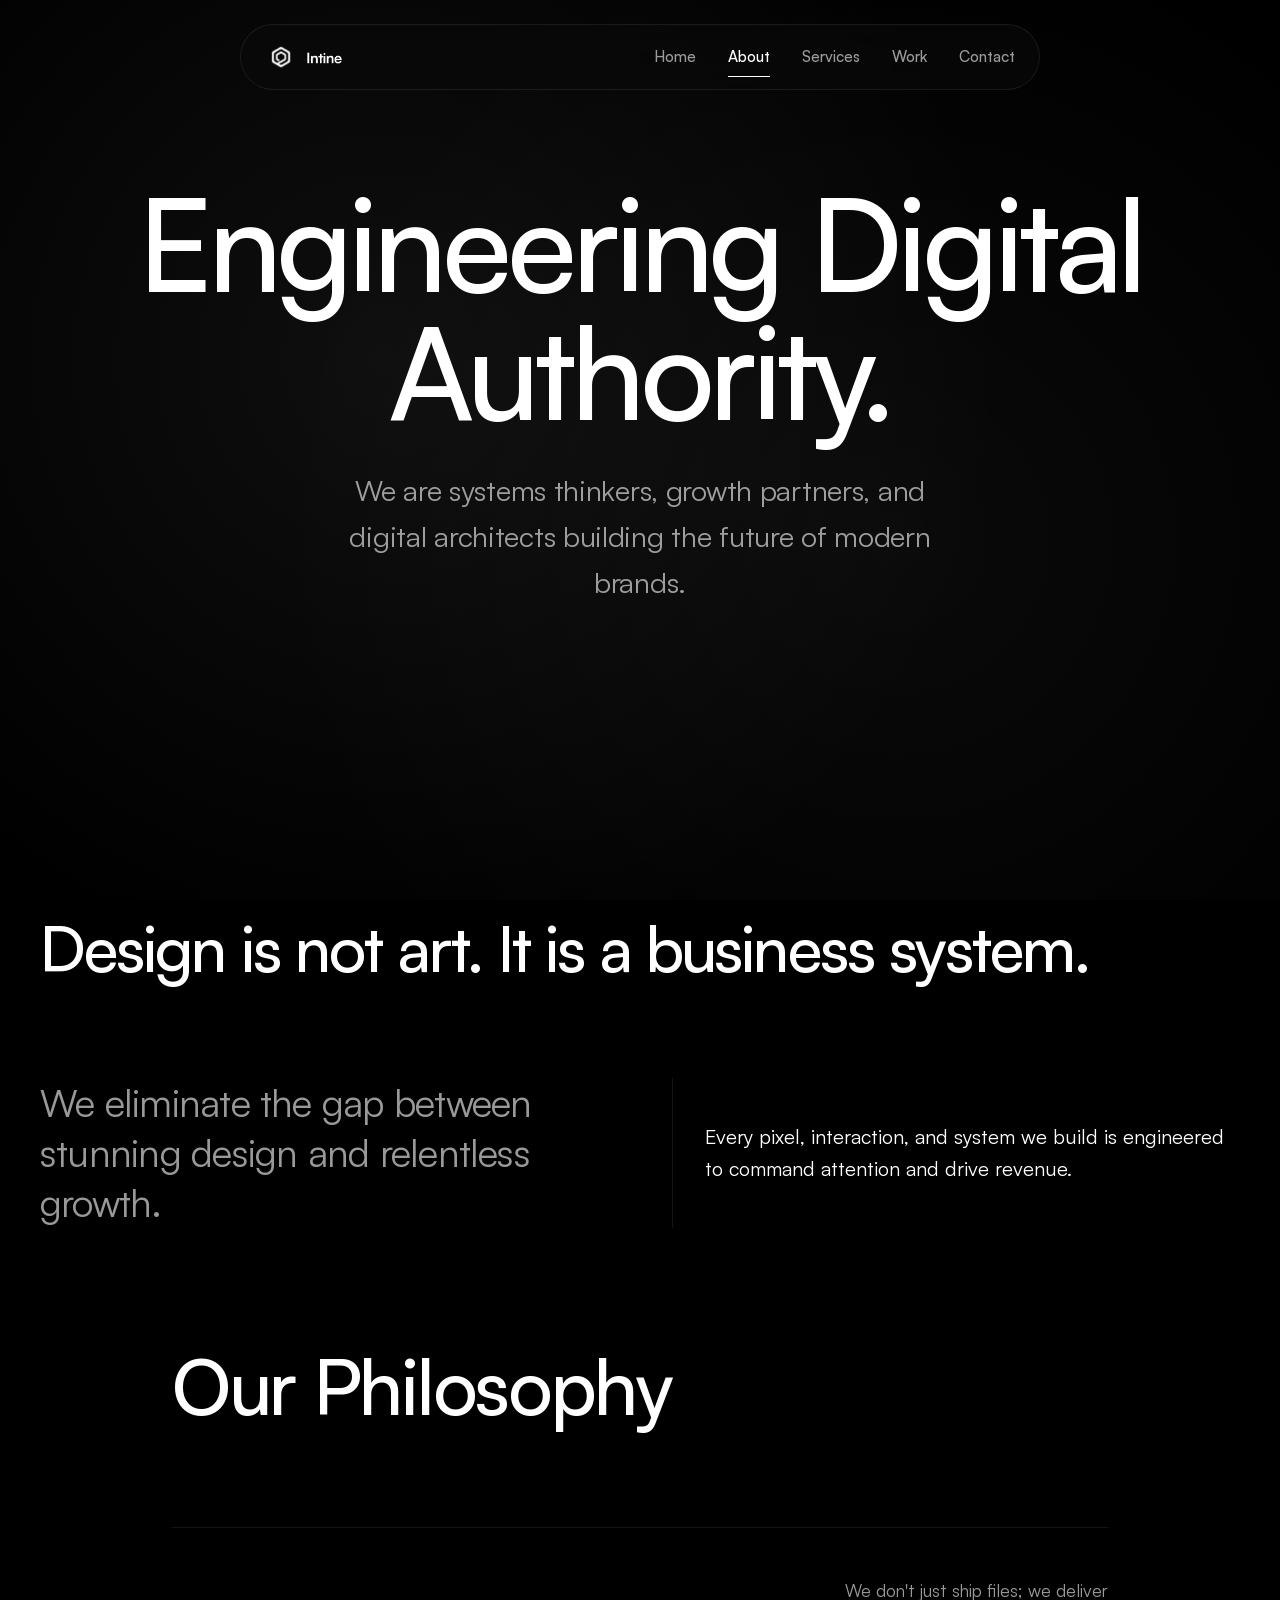
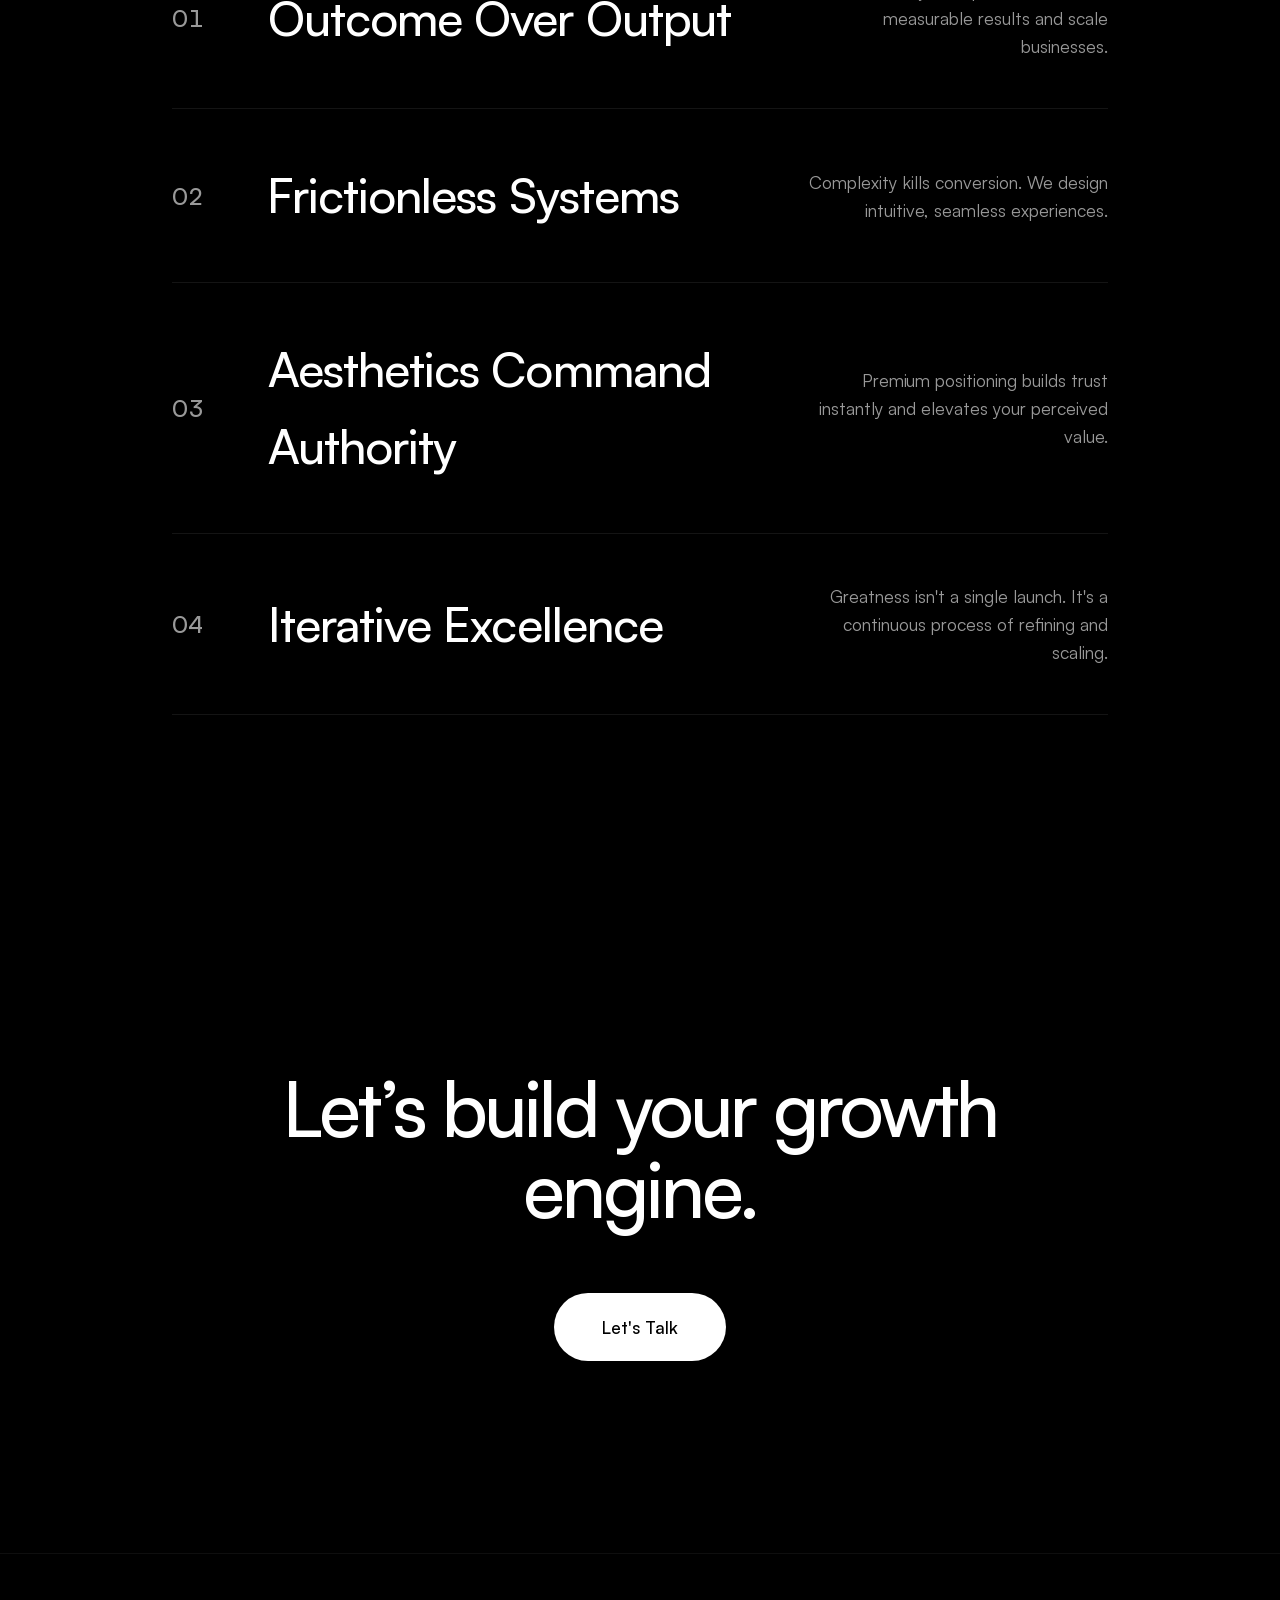
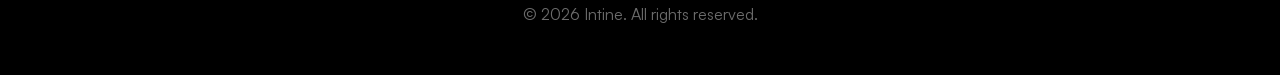
==== commit a4099195: "Rehaul" ====
--- a/about.html
+++ b/about.html
@@ -1,131 +1,103 @@
 <!DOCTYPE html>
 <html lang="en">
-
 <head>
   <meta charset="UTF-8" />
   <meta name="viewport" content="width=device-width, initial-scale=1.0" />
-  <title>About Us - Intine.Studio</title>
+  <title>About Intine - Cinematic Growth Studio</title>
+  <meta name="description" content="Intine is a premium cinematic growth-focused creative studio. We build brand systems, websites, and digital experiences that drive real revenue and scale brands." />
+  <meta property="og:title" content="About Intine - Cinematic Growth Studio" />
+  <meta property="og:description" content="We build brand systems, websites, and digital experiences that drive real revenue and scale brands." />
+  <meta property="og:type" content="website" />
+  <meta property="og:url" content="https://www.intine.co.in/about.html" />
+  <meta name="twitter:card" content="summary_large_image" />
+  <link rel="icon" type="image/png" href="assets/icons/favicon.png" />
+  <link rel="apple-touch-icon" href="assets/icons/apple-touch-icon.png" />
   <link rel="stylesheet" href="css/style.css">
 </head>
-
 <body>
-  <!-- Loading screen -->
   <div class="loading" id="loading">
     <div class="spinner"></div>
   </div>
 
-  <!-- Animated background -->
   <div class="bg-animation"></div>
 
-  <!-- Floating particles -->
-  <div class="particles" id="particles"></div>
-
   <header id="header">
-    <a href="/" class="logo">
+    <a href="index.html" class="logo">
       <img src="assets/logos/logo-white.png" alt="Intine Logo" class="logo-mark">
       <img src="assets/logos/wordmark-white.png" alt="Intine Wordmark" class="logo-wordmark">
     </a>
     <nav>
-      <a href="/">Home</a>
-      <a href="about">About</a>
-      <a href="services">Services</a>
-      <a href="work">Work</a>
-      <a href="contact">Contact</a>
+      <a href="index.html">Home</a>
+      <a href="about.html" class="active">About</a>
+      <a href="services.html">Services</a>
+      <a href="work.html">Work</a>
+      <a href="contact.html">Contact</a>
     </nav>
   </header>
 
-  <section class="page-header">
-    <h1>About Us</h1>
-    <p>We're a team of creative thinkers, problem solvers, and digital craftspeople passionate about building meaningful
-      experiences.</p>
+  <section class="work-hero-cinematic">
+    <div class="hero-content">
+      <h1 class="hero-title">Engineering Digital Authority.</h1>
+      <p class="hero-subtitle">We are systems thinkers, growth partners, and digital architects building the future of modern brands.</p>
+    </div>
   </section>
 
-  <section class="section">
-    <h2>Our Story</h2>
-    <p>Founded in 2020, Intine emerged from a simple belief: great design should be invisible. We started as a small
-      team of designers and developers who were frustrated with the status quo of digital experiences. Too often, we saw
-      beautiful designs that failed to serve their purpose, or functional products that lacked soul.</p>
-    <p>Today, we're a growing team of strategists, designers, developers, and marketers who work together to create
-      experiences that are both beautiful and purposeful. We believe that the best design solutions come from deep
-      understanding of users, business goals, and technical constraints.</p>
-  </section>
-
-  <section class="section">
-    <h2>Our Values</h2>
-    <div class="values-grid">
-      <div class="value-item">
-        <div class="icon">⚙️</div>
-        <h3>Purpose-Driven</h3>
-        <p>Every design decision serves a clear purpose. We don't add features for the sake of it.</p>
-      </div>
-      <div class="value-item">
-        <div class="icon">🫱🏼‍🫲🏾</div>
-        <h3>Collaborative</h3>
-        <p>We believe the best ideas come from diverse perspectives working together.</p>
-      </div>
-      <div class="value-item">
-        <div class="icon">🎨</div>
-        <h3>Innovative</h3>
-        <p>We constantly explore new technologies and approaches to solve old problems.</p>
-      </div>
-      <div class="value-item">
-        <div class="icon">💎</div>
-        <h3>Quality-First</h3>
-        <p>We never compromise on quality, even when deadlines are tight.</p>
+  <section class="problem-section cinematic-section" style="border-bottom:none; padding-bottom: 6rem;">
+    <div class="problem-container">
+      <h2 class="problem-heading">Design is not art. It is a business system.</h2>
+      <p class="problem-copy">We eliminate the gap between stunning design and relentless growth.</p>
+      <div class="problem-solution">
+        <p>Every pixel, interaction, and system we build is engineered to command attention and drive revenue.</p>
       </div>
     </div>
   </section>
 
-  <section class="section team-section">
-    <h2>Our Team</h2>
-    <p>Meet the creative minds behind Intine. Each team member brings unique expertise and perspective to every project.
-    </p>
-    <div class="team-grid">
-      <div class="team-member">
-        <div class="icon">👨‍🎨</div>
-        <h3>Harigovind Jayakrishnan</h3>
-        <div class="role">Founder</div>
-        <p>A Passionate design student who loves to create and innovate. Understands the importance of design and how it
-          can be used to solve problems.</p>
-      </div>
-      <div class="team-member">
-        <div class="icon">👩‍💻</div>
-        <h3>Ankit Jain</h3>
-        <div class="role">Lead Developer</div>
-        <p>A core team member who ensures that the project is on track and that the team is working together to achieve
-          the goals.</p>
-      </div>
-      <div class="team-member">
-        <div class="icon">👨‍💼</div>
-        <h3>Harry Manoj</h3>
-        <div class="role">Head of Marketing</div>
-        <p>A Data Analytics student that knows how the algorithms work and how to use them to your advantage. He is also
-          a core team member that dabbles in design.</p>
+  <section class="process-cinematic" style="padding-top: 0;">
+    <div class="process-container">
+      <h2 class="process-title">Our Philosophy</h2>
+      <div class="process-list">
+        <div class="process-item">
+          <span class="process-number">01</span>
+          <div class="process-content">
+            <h3>Outcome Over Output</h3>
+            <p>We don't just ship files; we deliver measurable results and scale businesses.</p>
+          </div>
+        </div>
+        <div class="process-item">
+          <span class="process-number">02</span>
+          <div class="process-content">
+            <h3>Frictionless Systems</h3>
+            <p>Complexity kills conversion. We design intuitive, seamless experiences.</p>
+          </div>
+        </div>
+        <div class="process-item">
+          <span class="process-number">03</span>
+          <div class="process-content">
+            <h3>Aesthetics Command Authority</h3>
+            <p>Premium positioning builds trust instantly and elevates your perceived value.</p>
+          </div>
+        </div>
+        <div class="process-item">
+          <span class="process-number">04</span>
+          <div class="process-content">
+            <h3>Iterative Excellence</h3>
+            <p>Greatness isn't a single launch. It's a continuous process of refining and scaling.</p>
+          </div>
+        </div>
       </div>
     </div>
   </section>
 
-  <section class="section">
-    <h2>Our Approach</h2>
-    <p>We follow a human-centered design process that begins with understanding your users and ends with measurable
-      results. Our approach is iterative, collaborative, and always focused on the end goal.</p>
-    <p>From initial research to final implementation, we work closely with your team to ensure every decision aligns
-      with your vision and business objectives. We believe that great design is the result of great collaboration.</p>
-  </section>
-
-  <section class="cta-section section">
-    <div class="cta-container">
-      <h2 class="cta-headline">Have an idea? Let’s build something exceptional.</h2>
-      <p class="cta-subtext">We partner with brands to create meaningful, high-impact digital experiences.</p>
-      <a href="contact" class="cta-button-new">Start a Project</a>
-      <p class="cta-microtext">Takes less than 2 minutes</p>
+  <section class="cta-cinematic">
+    <div class="cta-inner">
+      <h2>Let’s build your growth engine.</h2>
+      <a href="contact.html" class="cta-button-cinematic">Let's Talk</a>
     </div>
   </section>
 
   <footer>
-    © 2020 Intine. All rights reserved.
+    © 2026 Intine. All rights reserved.
   </footer>
   <script src="js/main.js"></script>
 </body>
-
 </html>
--- a/css/style.css
+++ b/css/style.css
@@ -94,85 +94,193 @@
 
 
 
-/* Header with glassmorphism */
+/* Premium Floating Navbar */
 header {
-  padding: 1.5rem 2rem;
+  position: fixed;
+  top: 24px;
+  left: 50%;
+  transform: translateX(-50%);
+  width: calc(100% - 48px);
+  max-width: 800px;
+  padding: 0.75rem 1.5rem;
   display: flex;
   justify-content: space-between;
   align-items: center;
-  background: rgba(0, 0, 0, 0.9);
-  backdrop-filter: blur(30px);
-  border-bottom: 1px solid var(--border-subtle);
-  position: fixed;
-  top: 0;
-  left: 0;
-  right: 0;
+  background: rgba(10, 10, 10, 0.65);
+  backdrop-filter: blur(24px);
+  -webkit-backdrop-filter: blur(24px);
+  border-radius: 100px;
+  border: 1px solid rgba(255, 255, 255, 0.08);
   z-index: 1000;
-  transition: all 0.3s cubic-bezier(0.16, 1, 0.3, 1);
+  transition: transform 0.6s cubic-bezier(0.16, 1, 0.3, 1), background 0.4s ease, opacity 0.6s cubic-bezier(0.16, 1, 0.3, 1);
+}
+
+header.nav-hidden {
+  transform: translate(-50%, -150%);
+  opacity: 0;
+  pointer-events: none;
 }
 
 header.scrolled {
-  background: rgba(0, 0, 0, 0.95);
-}
-
+  background: rgba(10, 10, 10, 0.85);
+  box-shadow: 0 20px 40px rgba(0, 0, 0, 0.5);
+  border: 1px solid rgba(255, 255, 255, 0.12);
+}
 
 .logo {
   display: flex;
   align-items: center;
   gap: 0.5rem;
   text-decoration: none;
+  z-index: 1001;
 }
 
 .logo-mark {
-  width: 72px;
-  height: 72px;
+  width: 32px;
+  height: 32px;
   display: block;
 }
 
 .logo-wordmark {
-  height: 47px;
+  height: 20px;
   width: auto;
   display: block;
   transform: translateY(1px);
 }
 
-
 nav {
   display: flex;
   gap: 2rem;
-}
-
+  align-items: center;
+}
 
 nav a {
   color: var(--soft-white);
   text-decoration: none;
   font-weight: 500;
+  font-size: 0.95rem;
   position: relative;
-  transition: all 0.3s cubic-bezier(0.16, 1, 0.3, 1);
-  font-family: 'Satoshi', sans-serif;
-}
-
+  transition: color 0.3s cubic-bezier(0.16, 1, 0.3, 1);
+  font-family: 'Satoshi', sans-serif;
+  padding: 0.5rem 0;
+}
 
 nav a::before {
   content: '';
   position: absolute;
-  bottom: -5px;
+  bottom: 0px;
   left: 0;
   width: 0;
-  height: 2px;
-  background: none;
+  height: 1px;
+  background: var(--white);
   transition: width 0.3s cubic-bezier(0.16, 1, 0.3, 1);
 }
 
-
-nav a:hover::before {
+nav a:hover::before, nav a.active::before {
   width: 100%;
 }
 
-
-nav a:hover {
-  color: var(--white);
-
+nav a:hover, nav a.active {
+  color: var(--white);
+}
+
+.mobile-menu-btn {
+  display: none;
+  flex-direction: column;
+  justify-content: center;
+  align-items: center;
+  width: 40px;
+  height: 40px;
+  cursor: pointer;
+  z-index: 1001;
+  gap: 6px;
+}
+
+.mobile-menu-btn span {
+  width: 24px;
+  height: 1.5px;
+  background: var(--white);
+  transition: all 0.4s cubic-bezier(0.16, 1, 0.3, 1);
+}
+
+@media (max-width: 768px) {
+  header {
+    top: 16px;
+    width: calc(100% - 32px);
+    padding: 0.75rem 1rem;
+    flex-direction: row !important; /* override old styles */
+    gap: 0 !important;
+  }
+  
+  .logo-mark {
+    width: 28px !important;
+    height: 28px !important;
+  }
+
+  .logo-wordmark {
+    height: 18px !important;
+  }
+
+  .mobile-menu-btn {
+    display: flex;
+  }
+  
+  .mobile-menu-btn.active span:nth-child(1) {
+    transform: translateY(3.75px) rotate(45deg);
+  }
+  
+  .mobile-menu-btn.active span:nth-child(2) {
+    transform: translateY(-3.75px) rotate(-45deg);
+  }
+  
+  nav {
+    position: fixed;
+    top: 0;
+    left: 0;
+    width: 100vw;
+    height: 100vh;
+    background: rgba(5, 5, 5, 0.98);
+    backdrop-filter: blur(30px);
+    -webkit-backdrop-filter: blur(30px);
+    display: flex;
+    flex-direction: column;
+    justify-content: center;
+    align-items: center;
+    gap: 3rem !important;
+    opacity: 0;
+    pointer-events: none;
+    transition: opacity 0.5s cubic-bezier(0.16, 1, 0.3, 1);
+    z-index: 1000;
+  }
+  
+  nav.active {
+    opacity: 1;
+    pointer-events: auto;
+  }
+  
+  nav a {
+    font-size: 2.5rem !important;
+    font-weight: 500;
+    letter-spacing: -0.02em;
+    opacity: 0;
+    transform: translateY(20px);
+    transition: all 0.5s cubic-bezier(0.16, 1, 0.3, 1);
+  }
+  
+  nav.active a {
+    opacity: 1;
+    transform: translateY(0);
+  }
+  
+  nav.active a:nth-child(1) { transition-delay: 0.1s; }
+  nav.active a:nth-child(2) { transition-delay: 0.15s; }
+  nav.active a:nth-child(3) { transition-delay: 0.2s; }
+  nav.active a:nth-child(4) { transition-delay: 0.25s; }
+  nav.active a:nth-child(5) { transition-delay: 0.3s; }
+  
+  body.menu-open {
+    overflow: hidden;
+  }
 }
 
 
@@ -1550,9 +1658,11 @@
 .premium-form-wrapper::before {
   content: '';
   position: absolute;
-  top: 0; left: 0; right: 0;
+  top: 0;
+  left: 0;
+  right: 0;
   height: 1px;
-  background: linear-gradient(90deg, transparent, rgba(255,255,255,0.2), transparent);
+  background: linear-gradient(90deg, transparent, rgba(255, 255, 255, 0.2), transparent);
 }
 
 .form-row {
@@ -1586,6 +1696,7 @@
   appearance: none;
   -webkit-appearance: none;
 }
+
 .modern-input.select-wrapper::after {
   content: '▼';
   position: absolute;
@@ -1595,6 +1706,7 @@
   color: var(--soft-white);
   pointer-events: none;
 }
+
 .modern-input select option {
   background: #111;
   color: var(--white);
@@ -1618,12 +1730,12 @@
   opacity: 0.7;
 }
 
-.modern-input input:focus ~ label,
-.modern-input input:not(:placeholder-shown) ~ label,
-.modern-input textarea:focus ~ label,
-.modern-input textarea:not(:placeholder-shown) ~ label,
-.modern-input select:focus ~ label,
-.modern-input select:valid ~ label {
+.modern-input input:focus~label,
+.modern-input input:not(:placeholder-shown)~label,
+.modern-input textarea:focus~label,
+.modern-input textarea:not(:placeholder-shown)~label,
+.modern-input select:focus~label,
+.modern-input select:valid~label {
   top: -0.5rem;
   font-size: 0.8rem;
   opacity: 1;
@@ -1670,15 +1782,18 @@
     grid-template-columns: 1fr;
     gap: 4rem;
   }
+
   .contact-hero {
     padding-top: 120px;
   }
 }
+
 @media (max-width: 768px) {
   .form-row {
     grid-template-columns: 1fr;
     gap: 0;
   }
+
   .premium-form-wrapper {
     padding: 2rem;
   }
@@ -1718,8 +1833,9 @@
 }
 
 .highlight-text {
-  background: linear-gradient(90deg, #ffffff, rgba(255,255,255,0.4));
+  background: linear-gradient(90deg, #ffffff, rgba(255, 255, 255, 0.4));
   -webkit-background-clip: text;
+  background-clip: text;
   -webkit-text-fill-color: transparent;
 }
 
@@ -1913,6 +2029,7 @@
 .process-node:hover .node-indicator {
   border-color: var(--white);
 }
+
 .process-node:hover .node-indicator::after {
   opacity: 1;
 }
@@ -1935,6 +2052,7 @@
     grid-template-columns: 1fr 1fr;
     gap: 4rem;
   }
+
   .process-track {
     display: none;
   }
@@ -1945,14 +2063,826 @@
     grid-template-columns: 1fr;
     padding: 2rem;
   }
+
   .service-meta {
     margin-bottom: -1rem;
   }
+
   .trust-stats {
     gap: 3rem;
     flex-direction: column;
   }
+
   .process-timeline {
     grid-template-columns: 1fr;
   }
+}
+
+/* About Page Redesign */
+.about-hero {
+  padding: 14rem 2rem 8rem;
+  text-align: center;
+}
+
+.about-positioning {
+  text-align: center;
+  max-width: 900px;
+  margin: 0 auto;
+}
+
+.large-text {
+  font-size: clamp(1.5rem, 3vw, 2rem);
+  line-height: 1.4;
+  color: var(--white);
+  opacity: 0.9;
+  max-width: 100% !important;
+}
+
+.two-col-layout {
+  display: grid;
+  grid-template-columns: 1fr 1fr;
+  gap: 4rem;
+  margin-top: 2rem;
+}
+
+.two-col-layout .col h3 {
+  font-size: 1.8rem;
+  margin-bottom: 1rem;
+  color: var(--white);
+}
+
+.approach-grid {
+  display: grid;
+  grid-template-columns: repeat(auto-fit, minmax(300px, 1fr));
+  gap: 3rem;
+  margin-top: 3rem;
+}
+
+.approach-item {
+  padding: 3rem;
+  background: var(--card-bg);
+  border: 1px solid var(--border-subtle);
+  position: relative;
+  transition: all 0.4s ease;
+}
+
+.approach-item:hover {
+  border-color: rgba(255, 255, 255, 0.2);
+  transform: translateY(-5px);
+}
+
+.approach-item .number {
+  font-size: 1rem;
+  font-weight: 700;
+  color: var(--white);
+  opacity: 0.5;
+  margin-bottom: 2rem;
+  font-family: monospace;
+}
+
+.approach-item h3 {
+  font-size: 1.5rem;
+  margin-bottom: 1rem;
+  color: var(--white);
+}
+
+.philosophy-container {
+  padding: 5rem;
+  background: var(--card-bg);
+  border: 1px solid var(--border-subtle);
+  text-align: center;
+}
+
+.philosophy-container h2 {
+  text-align: center;
+}
+
+.philosophy-list {
+  list-style: none;
+  padding: 0;
+  margin: 3rem 0 0 0;
+  display: flex;
+  flex-direction: column;
+  gap: 1.5rem;
+}
+
+.philosophy-list li {
+  font-size: clamp(1.2rem, 2.5vw, 1.8rem);
+  font-weight: 500;
+  color: var(--white);
+}
+
+.stats-grid {
+  display: grid;
+  grid-template-columns: repeat(3, 1fr);
+  gap: 2rem;
+  text-align: center;
+  border-top: 1px solid var(--border-subtle);
+  border-bottom: 1px solid var(--border-subtle);
+  padding: 4rem 0;
+}
+
+.stat-item {
+  display: flex;
+  flex-direction: column;
+  align-items: center;
+}
+
+.stat-number {
+  font-size: clamp(3rem, 6vw, 5rem);
+  font-weight: 700;
+  color: var(--white);
+  line-height: 1;
+  margin-bottom: 0.5rem;
+  letter-spacing: -0.03em;
+}
+
+.stat-label {
+  font-size: 1.1rem;
+  color: var(--soft-white);
+  text-transform: uppercase;
+  letter-spacing: 0.05em;
+}
+
+.founder-layout {
+  display: grid;
+  grid-template-columns: 1fr 1.5fr;
+  gap: 4rem;
+  align-items: center;
+  margin-top: 2rem;
+}
+
+.image-placeholder {
+  width: 100%;
+  aspect-ratio: 3/4;
+  background: linear-gradient(135deg, rgba(255, 255, 255, 0.05) 0%, rgba(255, 255, 255, 0.01) 100%);
+  border: 1px solid var(--border-subtle);
+}
+
+.founder-story h2 {
+  margin-bottom: 2rem;
+}
+
+.founder-story p {
+  font-size: clamp(1.2rem, 2.5vw, 1.6rem);
+  line-height: 1.5;
+  color: var(--white);
+  opacity: 0.9;
+  font-style: italic;
+  max-width: 100%;
+}
+
+.founder-name {
+  margin-top: 2rem;
+  font-size: 1rem;
+  color: var(--soft-white);
+  font-weight: 500;
+  letter-spacing: 0.05em;
+  text-transform: uppercase;
+}
+
+@media (max-width: 768px) {
+  .two-col-layout {
+    grid-template-columns: 1fr;
+    gap: 2rem;
+  }
+
+  .founder-layout {
+    grid-template-columns: 1fr;
+    gap: 3rem;
+  }
+
+  .stats-grid {
+    grid-template-columns: 1fr;
+    gap: 3rem;
+  }
+
+  .philosophy-container {
+    padding: 3rem 1.5rem;
+  }
+}
+
+/* ==================================================
+   WORK PAGE CINEMATIC REDESIGN
+   ================================================== */
+
+.work-hero-cinematic {
+  min-height: 80vh;
+  display: flex;
+  align-items: center;
+  justify-content: center;
+  padding: 8rem 2rem 4rem;
+  text-align: center;
+  position: relative;
+  overflow: hidden;
+}
+.hero-title {
+  font-size: clamp(4rem, 10vw, 9rem);
+  font-weight: 500;
+  letter-spacing: -0.04em;
+  color: var(--white);
+  margin-bottom: 2rem;
+  line-height: 1;
+  animation: heroFloat 8s ease-in-out infinite alternate;
+}
+.hero-subtitle {
+  font-size: clamp(1.2rem, 3vw, 1.8rem);
+  color: var(--soft-white);
+  max-width: 600px;
+  margin: 0 auto;
+  font-weight: 400;
+  letter-spacing: -0.01em;
+  animation: fadeInUp 1s cubic-bezier(0.16, 1, 0.3, 1) forwards 0.2s;
+  opacity: 0;
+  transform: translateY(40px);
+}
+
+.cinematic-cases {
+  padding: 4rem 2rem 10rem;
+  max-width: 1400px;
+  margin: 0 auto;
+  display: flex;
+  flex-direction: column;
+  gap: 12rem;
+}
+
+.case-study-row {
+  display: grid;
+  grid-template-columns: 1.2fr 1fr;
+  gap: 6rem;
+  align-items: center;
+}
+
+.case-study-row.reverse {
+  grid-template-columns: 1fr 1.2fr;
+}
+.case-study-row.reverse .case-media {
+  order: 2;
+}
+.case-study-row.reverse .case-info {
+  order: 1;
+}
+
+@media (max-width: 1024px) {
+  .case-study-row, .case-study-row.reverse {
+    grid-template-columns: 1fr;
+    gap: 3rem;
+  }
+  .case-study-row.reverse .case-media { order: 1; }
+  .case-study-row.reverse .case-info { order: 2; }
+  .cinematic-cases { gap: 6rem; }
+}
+
+.case-media {
+  position: relative;
+  width: 100%;
+  aspect-ratio: 4/5;
+  overflow: hidden;
+  border-radius: 4px;
+}
+
+.media-placeholder {
+  width: 100%;
+  height: 100%;
+  background: #0a0a0a;
+  display: flex;
+  align-items: center;
+  justify-content: center;
+  position: relative;
+  transition: transform 0.8s cubic-bezier(0.16, 1, 0.3, 1);
+}
+
+.media-emoji {
+  font-size: 8rem;
+  opacity: 0.8;
+  filter: grayscale(100%) contrast(120%);
+  transition: all 0.8s cubic-bezier(0.16, 1, 0.3, 1);
+}
+
+.case-study-row:hover .media-placeholder {
+  transform: scale(1.03);
+}
+.case-study-row:hover .media-emoji {
+  filter: grayscale(0%) contrast(100%);
+  transform: scale(1.1);
+}
+
+.noise-overlay {
+  position: absolute;
+  inset: 0;
+  background-image: url("data:image/svg+xml,%3Csvg viewBox='0 0 200 200' xmlns='http://www.w3.org/2000/svg'%3E%3Cfilter id='noiseFilter'%3E%3CfeTurbulence type='fractalNoise' baseFrequency='0.85' numOctaves='3' stitchTiles='stitch'/%3E%3C/filter%3E%3Crect width='100%25' height='100%25' filter='url(%23noiseFilter)' opacity='0.08'/%3E%3C/svg%3E");
+  pointer-events: none;
+  mix-blend-mode: overlay;
+}
+
+.case-info {
+  display: flex;
+  flex-direction: column;
+  gap: 3rem;
+}
+
+.case-meta h2 {
+  font-size: clamp(2.5rem, 5vw, 4.5rem);
+  color: var(--white);
+  font-weight: 500;
+  letter-spacing: -0.03em;
+  margin-bottom: 0.5rem;
+  line-height: 1.1;
+}
+
+.case-category {
+  font-size: 1rem;
+  color: var(--soft-white);
+  text-transform: uppercase;
+  letter-spacing: 0.05em;
+  font-weight: 500;
+}
+
+.case-details {
+  display: flex;
+  flex-direction: column;
+  gap: 2rem;
+  border-left: 1px solid var(--border-subtle);
+  padding-left: 2rem;
+}
+
+.detail-group h3 {
+  font-size: 0.9rem;
+  text-transform: uppercase;
+  letter-spacing: 0.05em;
+  color: var(--soft-white);
+  margin-bottom: 0.5rem;
+  font-weight: 500;
+}
+
+.detail-group p {
+  font-size: 1.25rem;
+  color: var(--white);
+  line-height: 1.5;
+  margin: 0;
+  font-weight: 400;
+}
+
+.case-btn {
+  display: inline-flex;
+  align-items: center;
+  gap: 0.5rem;
+  font-size: 1.1rem;
+  color: var(--white);
+  text-decoration: none;
+  font-weight: 500;
+  border-bottom: 1px solid var(--white);
+  padding-bottom: 0.25rem;
+  align-self: flex-start;
+  transition: opacity 0.3s ease, gap 0.3s ease;
+}
+
+.case-btn:hover {
+  opacity: 0.8;
+  gap: 1rem;
+}
+
+.impact-cinematic {
+  padding: 8rem 2rem;
+  background: #050505;
+  border-top: 1px solid var(--border-subtle);
+  border-bottom: 1px solid var(--border-subtle);
+}
+
+.impact-container {
+  max-width: 1400px;
+  margin: 0 auto;
+}
+
+.impact-header {
+  margin-bottom: 6rem;
+}
+
+.impact-header h2 {
+  font-size: clamp(3rem, 6vw, 5rem);
+  color: var(--white);
+  font-weight: 500;
+  letter-spacing: -0.03em;
+  margin-bottom: 1rem;
+}
+
+.impact-header p {
+  font-size: 1.25rem;
+  color: var(--soft-white);
+  max-width: 500px;
+}
+
+.impact-stats {
+  display: grid;
+  grid-template-columns: repeat(4, 1fr);
+  gap: 2rem;
+}
+
+@media (max-width: 900px) {
+  .impact-stats {
+    grid-template-columns: repeat(2, 1fr);
+    gap: 4rem 2rem;
+  }
+}
+
+@media (max-width: 600px) {
+  .impact-stats {
+    grid-template-columns: 1fr;
+  }
+}
+
+.stat-cinematic {
+  display: flex;
+  flex-direction: column;
+  gap: 0.5rem;
+}
+
+.stat-num {
+  font-size: clamp(3.5rem, 6vw, 5rem);
+  font-weight: 500;
+  color: var(--white);
+  line-height: 1;
+  letter-spacing: -0.02em;
+}
+
+.stat-lbl {
+  font-size: 1rem;
+  color: var(--soft-white);
+  text-transform: uppercase;
+  letter-spacing: 0.05em;
+  font-weight: 500;
+}
+
+.process-cinematic {
+  padding: 10rem 2rem;
+  max-width: 1000px;
+  margin: 0 auto;
+}
+
+.process-title {
+  font-size: clamp(3rem, 6vw, 5rem);
+  color: var(--white);
+  font-weight: 500;
+  letter-spacing: -0.03em;
+  margin-bottom: 5rem;
+}
+
+.process-list {
+  display: flex;
+  flex-direction: column;
+}
+
+.process-item {
+  display: flex;
+  align-items: center;
+  gap: 4rem;
+  padding: 3rem 0;
+  border-bottom: 1px solid var(--border-subtle);
+  transition: all 0.4s ease;
+}
+
+.process-item:first-child {
+  border-top: 1px solid var(--border-subtle);
+}
+
+.process-item:hover {
+  background: rgba(255, 255, 255, 0.02);
+  padding-left: 2rem;
+  padding-right: 2rem;
+  margin-left: -2rem;
+  margin-right: -2rem;
+}
+
+.process-number {
+  font-size: 1.5rem;
+  color: var(--soft-white);
+  font-weight: 500;
+  font-variant-numeric: tabular-nums;
+}
+
+.process-content {
+  display: flex;
+  align-items: center;
+  justify-content: space-between;
+  flex: 1;
+  gap: 2rem;
+}
+
+.process-content h3 {
+  font-size: clamp(2rem, 4vw, 3rem);
+  color: var(--white);
+  font-weight: 500;
+  letter-spacing: -0.02em;
+  margin: 0;
+}
+
+.process-content p {
+  font-size: 1.1rem;
+  color: var(--soft-white);
+  margin: 0;
+  max-width: 300px;
+  text-align: right;
+}
+
+@media (max-width: 768px) {
+  .process-item {
+    flex-direction: column;
+    align-items: flex-start;
+    gap: 1rem;
+  }
+  .process-content {
+    flex-direction: column;
+    align-items: flex-start;
+    gap: 0.5rem;
+  }
+  .process-content p {
+    text-align: left;
+  }
+  .process-item:hover {
+    padding-left: 1rem;
+    padding-right: 1rem;
+    margin-left: -1rem;
+    margin-right: -1rem;
+  }
+}
+
+.cta-cinematic {
+  padding: 12rem 2rem;
+  text-align: center;
+  display: flex;
+  justify-content: center;
+  align-items: center;
+}
+
+.cta-inner {
+  max-width: 900px;
+}
+
+.cta-inner h2 {
+  font-size: clamp(3rem, 6vw, 6rem);
+  font-weight: 500;
+  letter-spacing: -0.04em;
+  color: var(--white);
+  margin-bottom: 4rem;
+  line-height: 1.05;
+}
+
+.cta-button-cinematic {
+  display: inline-block;
+  padding: 1.25rem 3rem;
+  font-size: 1.1rem;
+  color: var(--black);
+  background: var(--white);
+  text-decoration: none;
+  font-weight: 500;
+  border-radius: 100px;
+  transition: transform 0.3s cubic-bezier(0.16, 1, 0.3, 1), background 0.3s ease;
+}
+
+.cta-button-cinematic:hover {
+  transform: scale(1.05);
+  background: #f0f0f0;
+}
+
+/* ==================================================
+   HOME PAGE CINEMATIC REDESIGN
+   ================================================== */
+
+.home-hero-cinematic {
+  min-height: 100vh;
+  display: flex;
+  align-items: center;
+  justify-content: center;
+  padding: 8rem 2rem;
+  text-align: center;
+  position: relative;
+  overflow: hidden;
+  background: #000;
+}
+
+.home-hero-cinematic::before {
+  content: '';
+  position: absolute;
+  inset: 0;
+  background-image: url("data:image/svg+xml,%3Csvg viewBox='0 0 200 200' xmlns='http://www.w3.org/2000/svg'%3E%3Cfilter id='noiseFilter'%3E%3CfeTurbulence type='fractalNoise' baseFrequency='0.9' numOctaves='3' stitchTiles='stitch'/%3E%3C/filter%3E%3Crect width='100%25' height='100%25' filter='url(%23noiseFilter)' opacity='0.05'/%3E%3C/svg%3E");
+  pointer-events: none;
+  mix-blend-mode: overlay;
+  z-index: 1;
+}
+
+.home-hero-content {
+  position: relative;
+  z-index: 2;
+  max-width: 1100px;
+}
+
+.home-hero-content h1 {
+  font-size: clamp(3.5rem, 8vw, 7.5rem);
+  font-weight: 500;
+  letter-spacing: -0.04em;
+  color: var(--white);
+  margin-bottom: 2rem;
+  line-height: 1.05;
+  animation: heroFloat 8s ease-in-out infinite alternate;
+}
+
+.home-hero-content p {
+  font-size: clamp(1.2rem, 3vw, 1.6rem);
+  color: var(--soft-white);
+  max-width: 700px;
+  margin: 0 auto 3rem;
+  font-weight: 400;
+  letter-spacing: -0.01em;
+  animation: fadeInUp 1s cubic-bezier(0.16, 1, 0.3, 1) forwards 0.2s;
+  opacity: 0;
+  transform: translateY(40px);
+}
+
+.hero-actions {
+  display: flex;
+  gap: 1.5rem;
+  justify-content: center;
+  align-items: center;
+  animation: fadeInUp 1s cubic-bezier(0.16, 1, 0.3, 1) forwards 0.4s;
+  opacity: 0;
+  transform: translateY(40px);
+}
+
+.btn-primary {
+  display: inline-block;
+  padding: 1.1rem 2.5rem;
+  font-size: 1rem;
+  color: var(--black);
+  background: var(--white);
+  text-decoration: none;
+  font-weight: 500;
+  border-radius: 100px;
+  transition: transform 0.3s ease, background 0.3s ease;
+}
+
+.btn-primary:hover {
+  transform: scale(1.05);
+  background: #f0f0f0;
+}
+
+.btn-secondary {
+  display: inline-block;
+  padding: 1.1rem 2.5rem;
+  font-size: 1rem;
+  color: var(--white);
+  background: transparent;
+  text-decoration: none;
+  font-weight: 500;
+  border-radius: 100px;
+  border: 1px solid var(--border-subtle);
+  transition: border-color 0.3s ease, color 0.3s ease;
+}
+
+.btn-secondary:hover {
+  border-color: var(--white);
+}
+
+/* Value Strip */
+.value-strip {
+  padding: 3rem 0;
+  border-top: 1px solid var(--border-subtle);
+  border-bottom: 1px solid var(--border-subtle);
+  overflow: hidden;
+  white-space: nowrap;
+  background: #020202;
+}
+
+.marquee {
+  display: inline-block;
+  animation: marquee 30s linear infinite;
+  font-size: 1.25rem;
+  text-transform: uppercase;
+  letter-spacing: 0.1em;
+  font-weight: 500;
+  color: var(--soft-white);
+}
+
+.marquee span.dot {
+  display: inline-block;
+  margin: 0 3rem;
+  color: #333;
+}
+
+@keyframes marquee {
+  0% { transform: translateX(0); }
+  100% { transform: translateX(-50%); }
+}
+
+/* Problem Section */
+.problem-section {
+  padding: 12rem 2rem;
+  display: flex;
+  justify-content: center;
+  border-bottom: 1px solid var(--border-subtle);
+}
+
+.problem-container {
+  max-width: 1200px;
+  width: 100%;
+  display: grid;
+  grid-template-columns: 1fr 1fr;
+  gap: 4rem;
+}
+
+@media (max-width: 900px) {
+  .problem-container {
+    grid-template-columns: 1fr;
+    gap: 2rem;
+  }
+}
+
+.problem-heading {
+  font-size: clamp(3rem, 5vw, 4.5rem);
+  font-weight: 500;
+  letter-spacing: -0.03em;
+  color: var(--white);
+  line-height: 1.1;
+  grid-column: 1 / -1;
+  margin-bottom: 2rem;
+}
+
+.problem-copy {
+  font-size: clamp(1.5rem, 3vw, 2.5rem);
+  color: var(--soft-white);
+  line-height: 1.3;
+  letter-spacing: -0.02em;
+}
+
+.problem-solution {
+  font-size: 1.25rem;
+  color: var(--white);
+  border-left: 1px solid var(--border-subtle);
+  padding-left: 2rem;
+  display: flex;
+  align-items: center;
+}
+
+/* Trust / Social Proof */
+.trust-cinematic {
+  padding: 8rem 2rem;
+  text-align: center;
+  border-top: 1px solid var(--border-subtle);
+  background: #020202;
+}
+
+.trust-container {
+  max-width: 1000px;
+  margin: 0 auto;
+}
+
+.trust-label {
+  font-size: 0.9rem;
+  text-transform: uppercase;
+  letter-spacing: 0.1em;
+  color: var(--soft-white);
+  margin-bottom: 3rem;
+  font-weight: 500;
+}
+
+.trust-logos {
+  display: flex;
+  justify-content: center;
+  flex-wrap: wrap;
+  gap: 4rem;
+  opacity: 0.6;
+  filter: grayscale(100%);
+}
+
+.trust-logos span {
+  font-size: 1.5rem;
+  font-weight: 500;
+  letter-spacing: -0.02em;
+  color: var(--white);
+}
+
+.cases-header {
+  margin-bottom: 6rem;
+}
+
+.cases-header h2 {
+  font-size: clamp(3rem, 6vw, 5rem);
+  color: var(--white);
+  font-weight: 500;
+  letter-spacing: -0.03em;
+}
+.case-short-desc {
+  font-size: 1.5rem;
+  color: var(--soft-white);
+  line-height: 1.4;
+  letter-spacing: -0.01em;
+}
+.case-outcome {
+  font-size: 1.1rem;
+  color: var(--white);
+  padding-top: 1.5rem;
+  border-top: 1px solid var(--border-subtle);
+}
+.case-outcome strong {
+  font-weight: 500;
+  color: var(--soft-white);
 }
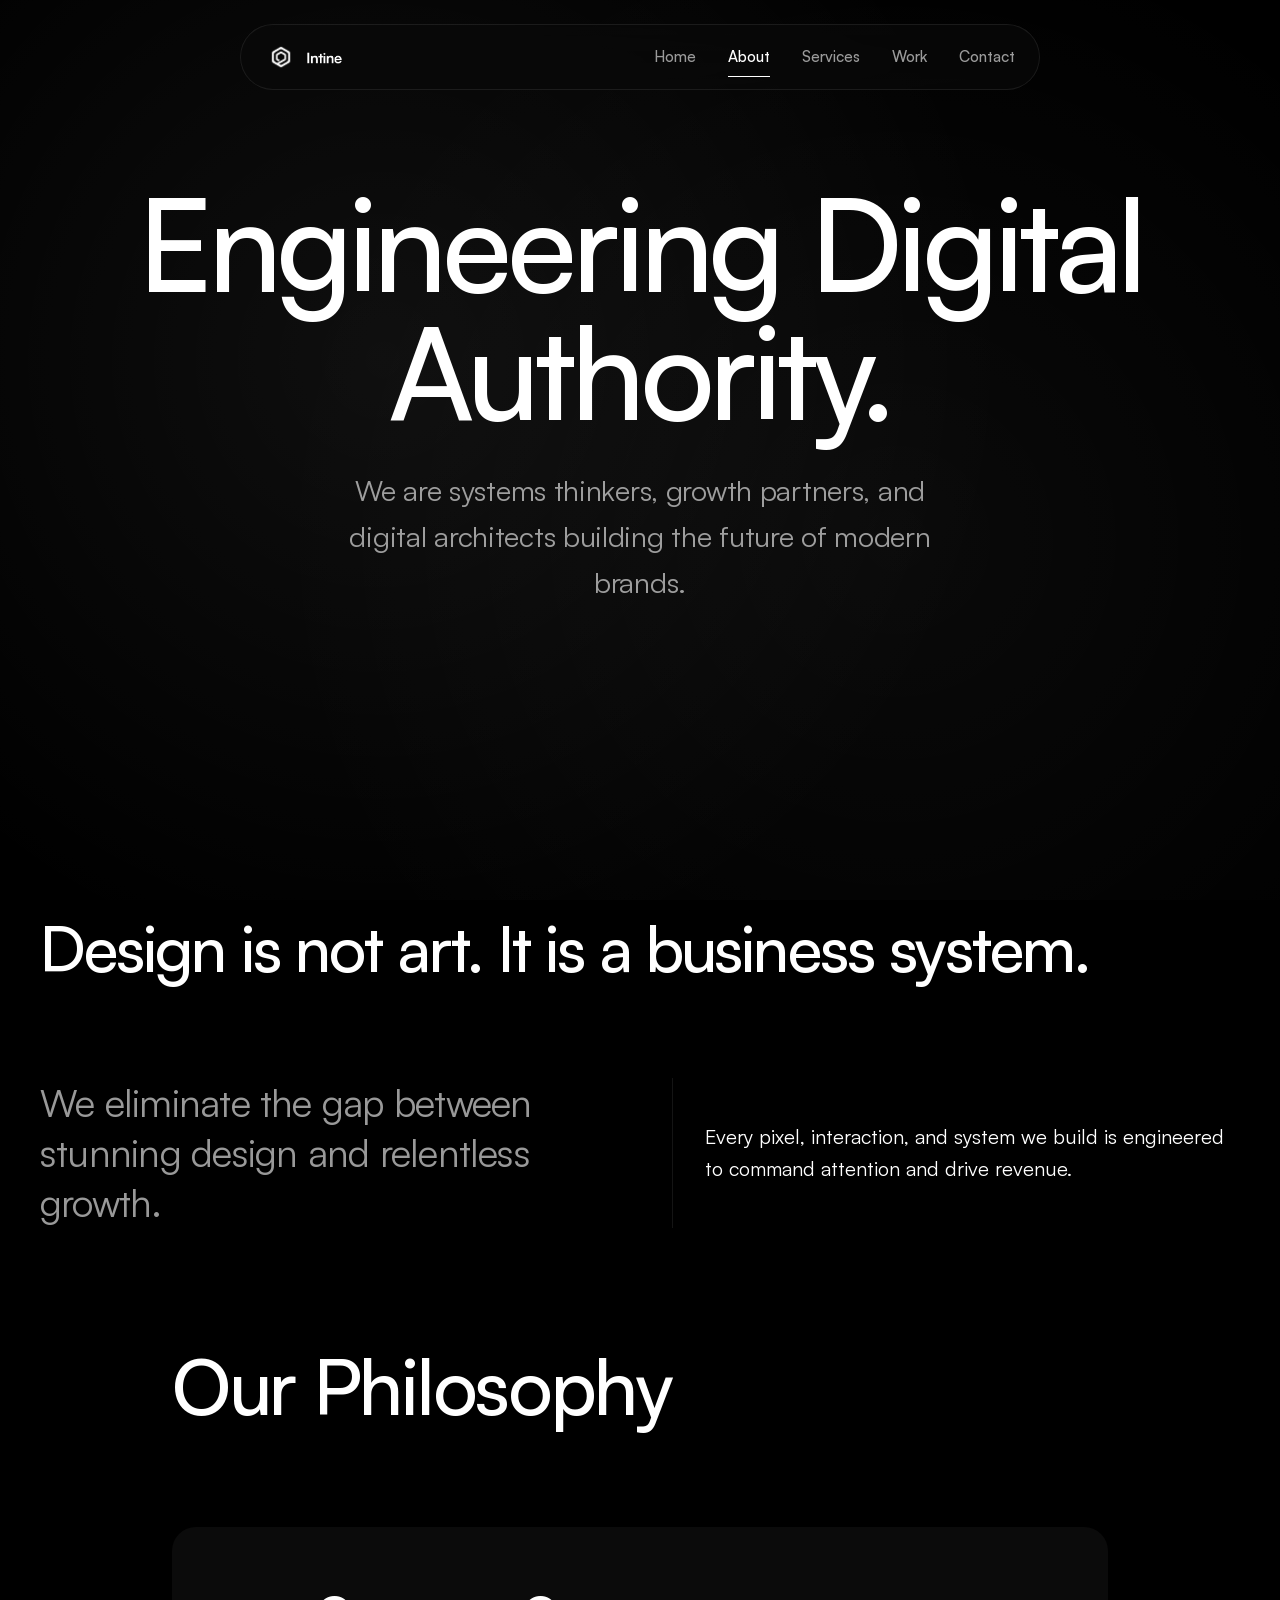
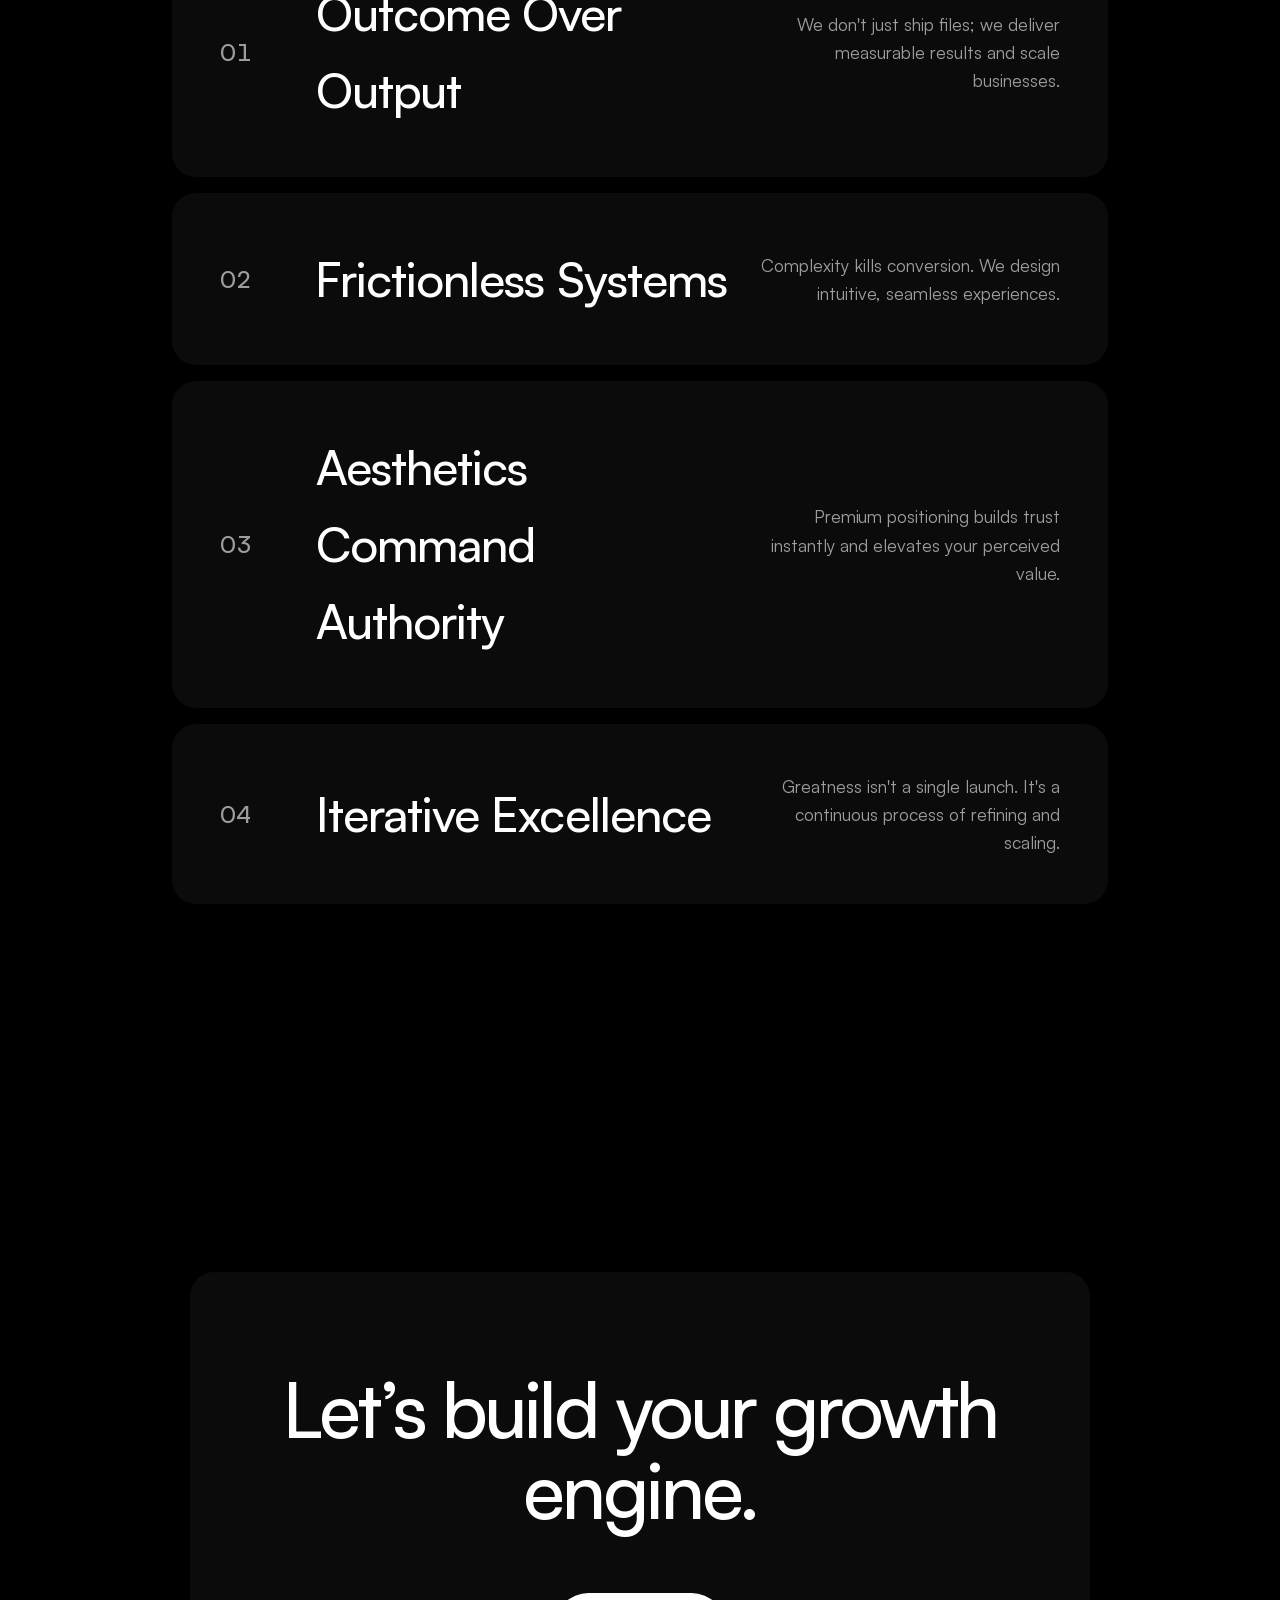
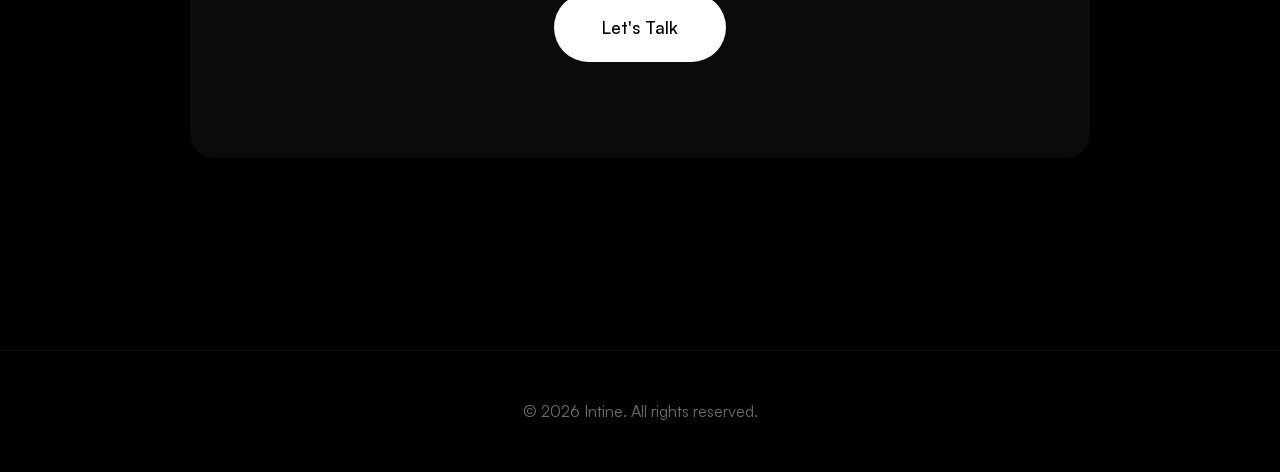
==== commit e9aefae9: "Minor Tweaks" ====
--- a/about.html
+++ b/about.html
@@ -56,28 +56,28 @@
     <div class="process-container">
       <h2 class="process-title">Our Philosophy</h2>
       <div class="process-list">
-        <div class="process-item">
+        <div class="process-item border-glow">
           <span class="process-number">01</span>
           <div class="process-content">
             <h3>Outcome Over Output</h3>
             <p>We don't just ship files; we deliver measurable results and scale businesses.</p>
           </div>
         </div>
-        <div class="process-item">
+        <div class="process-item border-glow">
           <span class="process-number">02</span>
           <div class="process-content">
             <h3>Frictionless Systems</h3>
             <p>Complexity kills conversion. We design intuitive, seamless experiences.</p>
           </div>
         </div>
-        <div class="process-item">
+        <div class="process-item border-glow">
           <span class="process-number">03</span>
           <div class="process-content">
             <h3>Aesthetics Command Authority</h3>
             <p>Premium positioning builds trust instantly and elevates your perceived value.</p>
           </div>
         </div>
-        <div class="process-item">
+        <div class="process-item border-glow">
           <span class="process-number">04</span>
           <div class="process-content">
             <h3>Iterative Excellence</h3>
@@ -89,7 +89,7 @@
   </section>
 
   <section class="cta-cinematic">
-    <div class="cta-inner">
+    <div class="cta-inner border-glow">
       <h2>Let’s build your growth engine.</h2>
       <a href="contact.html" class="cta-button-cinematic">Let's Talk</a>
     </div>
--- a/css/style.css
+++ b/css/style.css
@@ -2885,4 +2885,105 @@
 .case-outcome strong {
   font-weight: 500;
   color: var(--soft-white);
-}+}
+
+/* ==================================================
+   BORDER GLOW EFFECT
+   ================================================== */
+.border-glow {
+  position: relative;
+  background-color: #0B0B0B;
+  border-radius: 24px;
+}
+
+/* Specific overrides for components using border-glow */
+.case-study-row.border-glow {
+  padding: 4rem;
+}
+
+.process-item.border-glow {
+  padding: 3rem;
+  border-bottom: none; /* Remove list border since it's now a card */
+  margin-bottom: 1rem;
+}
+.process-item.border-glow:first-child {
+  border-top: none;
+}
+.process-item.border-glow:hover {
+  padding-left: 3rem; /* maintain padding */
+}
+
+.cta-inner.border-glow {
+  padding: 6rem 2rem;
+}
+
+#contactForm.border-glow {
+  padding: 3rem;
+}
+
+.border-glow::before {
+  content: "";
+  position: absolute;
+  inset: -1px;
+  border-radius: inherit;
+  padding: 1px;
+  /* Extremely subtle cinematic light gradient */
+  background: radial-gradient(
+    400px circle at var(--mouse-x, -999px) var(--mouse-y, -999px),
+    rgba(255, 255, 255, 0.08) 0%,
+    rgba(207, 207, 207, 0.05) 30%,
+    rgba(255, 255, 255, 0.02) 60%,
+    transparent 80%
+  );
+  -webkit-mask: linear-gradient(#fff 0 0) content-box, linear-gradient(#fff 0 0);
+  mask: linear-gradient(#fff 0 0) content-box, linear-gradient(#fff 0 0);
+  -webkit-mask-composite: xor;
+  mask-composite: exclude;
+  pointer-events: none;
+  opacity: 0;
+  transition: opacity 0.8s cubic-bezier(0.16, 1, 0.3, 1);
+  z-index: 10;
+}
+
+.border-glow::after {
+  content: "";
+  position: absolute;
+  inset: 0;
+  border-radius: inherit;
+  /* Inner fill for cinematic depth */
+  background: radial-gradient(
+    400px circle at var(--mouse-x, -999px) var(--mouse-y, -999px),
+    rgba(255, 255, 255, 0.015) 0%,
+    transparent 50%
+  );
+  pointer-events: none;
+  opacity: 0;
+  transition: opacity 0.8s cubic-bezier(0.16, 1, 0.3, 1);
+  z-index: 0;
+}
+
+.border-glow > * {
+  position: relative;
+  z-index: 1;
+}
+
+.border-glow:hover::before,
+.border-glow:hover::after {
+  opacity: 1;
+}
+
+@media (max-width: 768px) {
+  .border-glow::before,
+  .border-glow::after {
+    display: none;
+  }
+  .case-study-row.border-glow {
+    padding: 2rem;
+  }
+  .process-item.border-glow {
+    padding: 2rem;
+  }
+  .process-item.border-glow:hover {
+    padding-left: 2rem;
+  }
+}
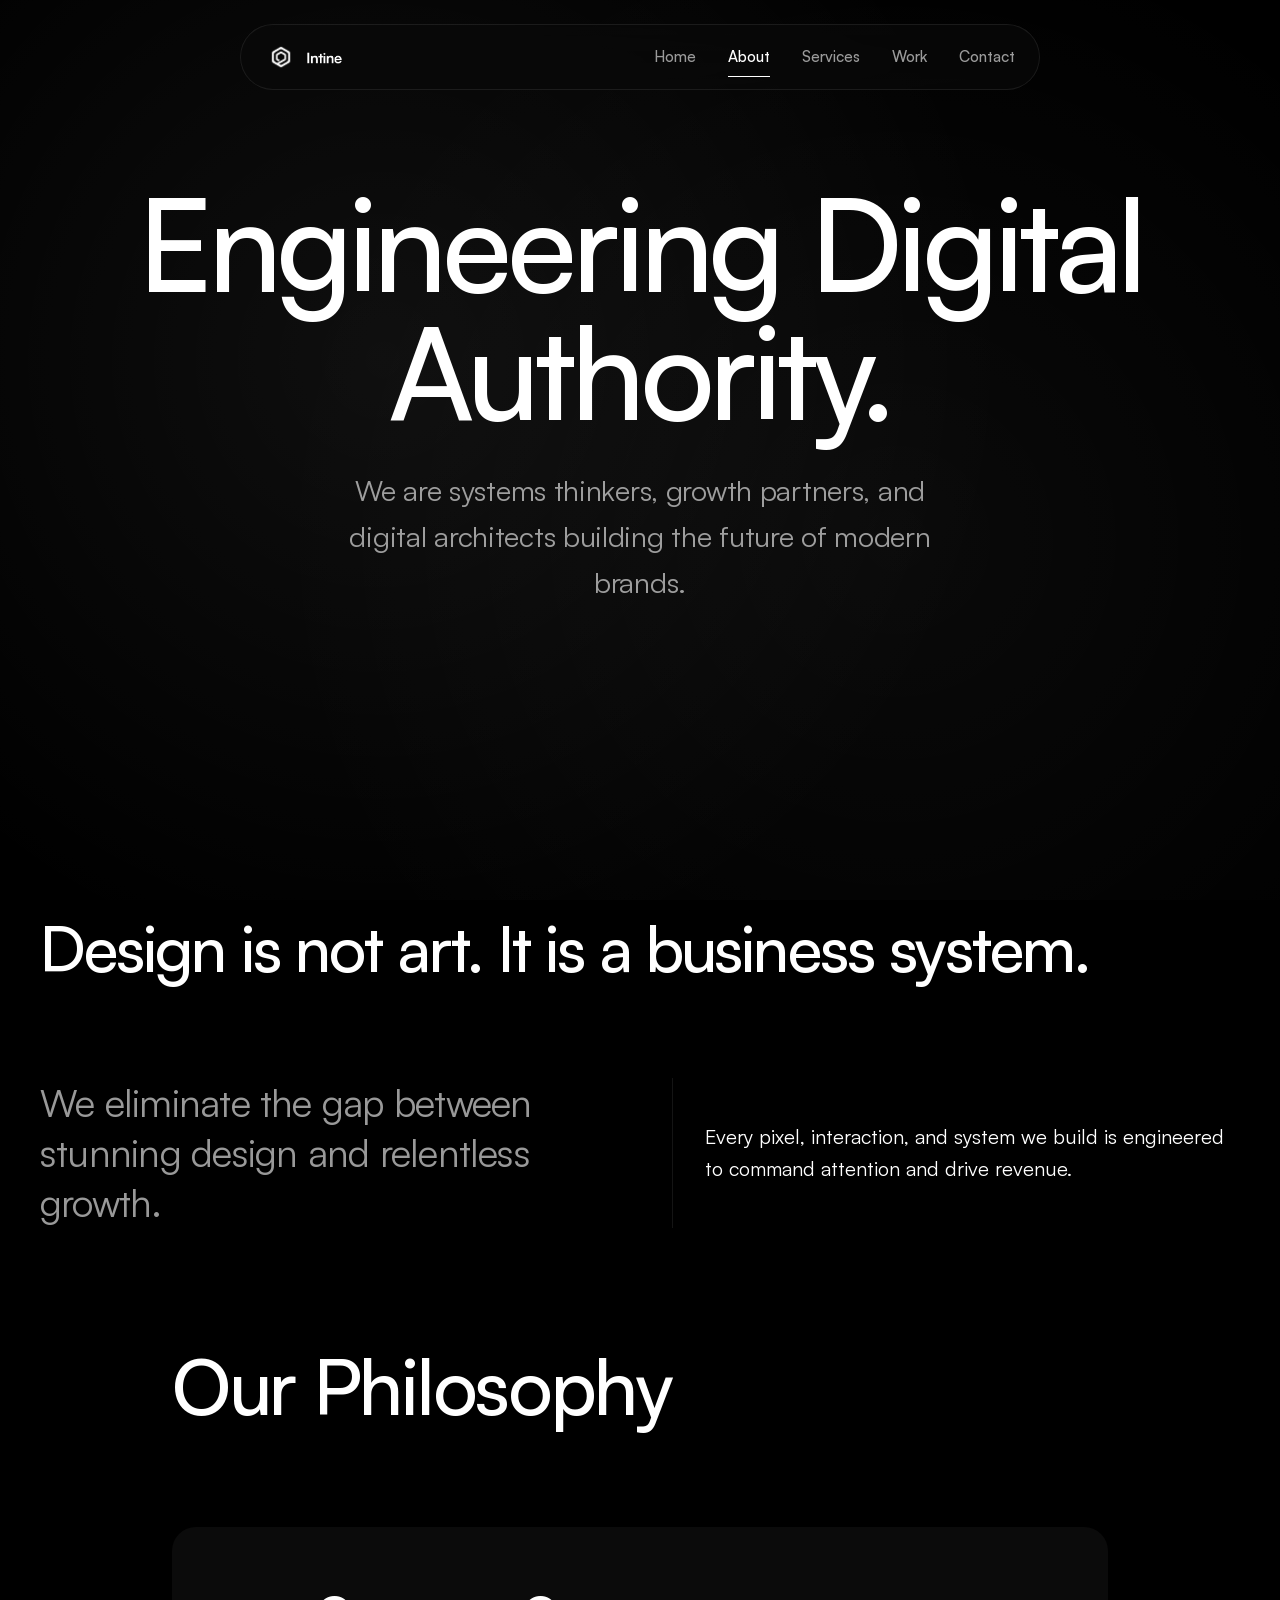
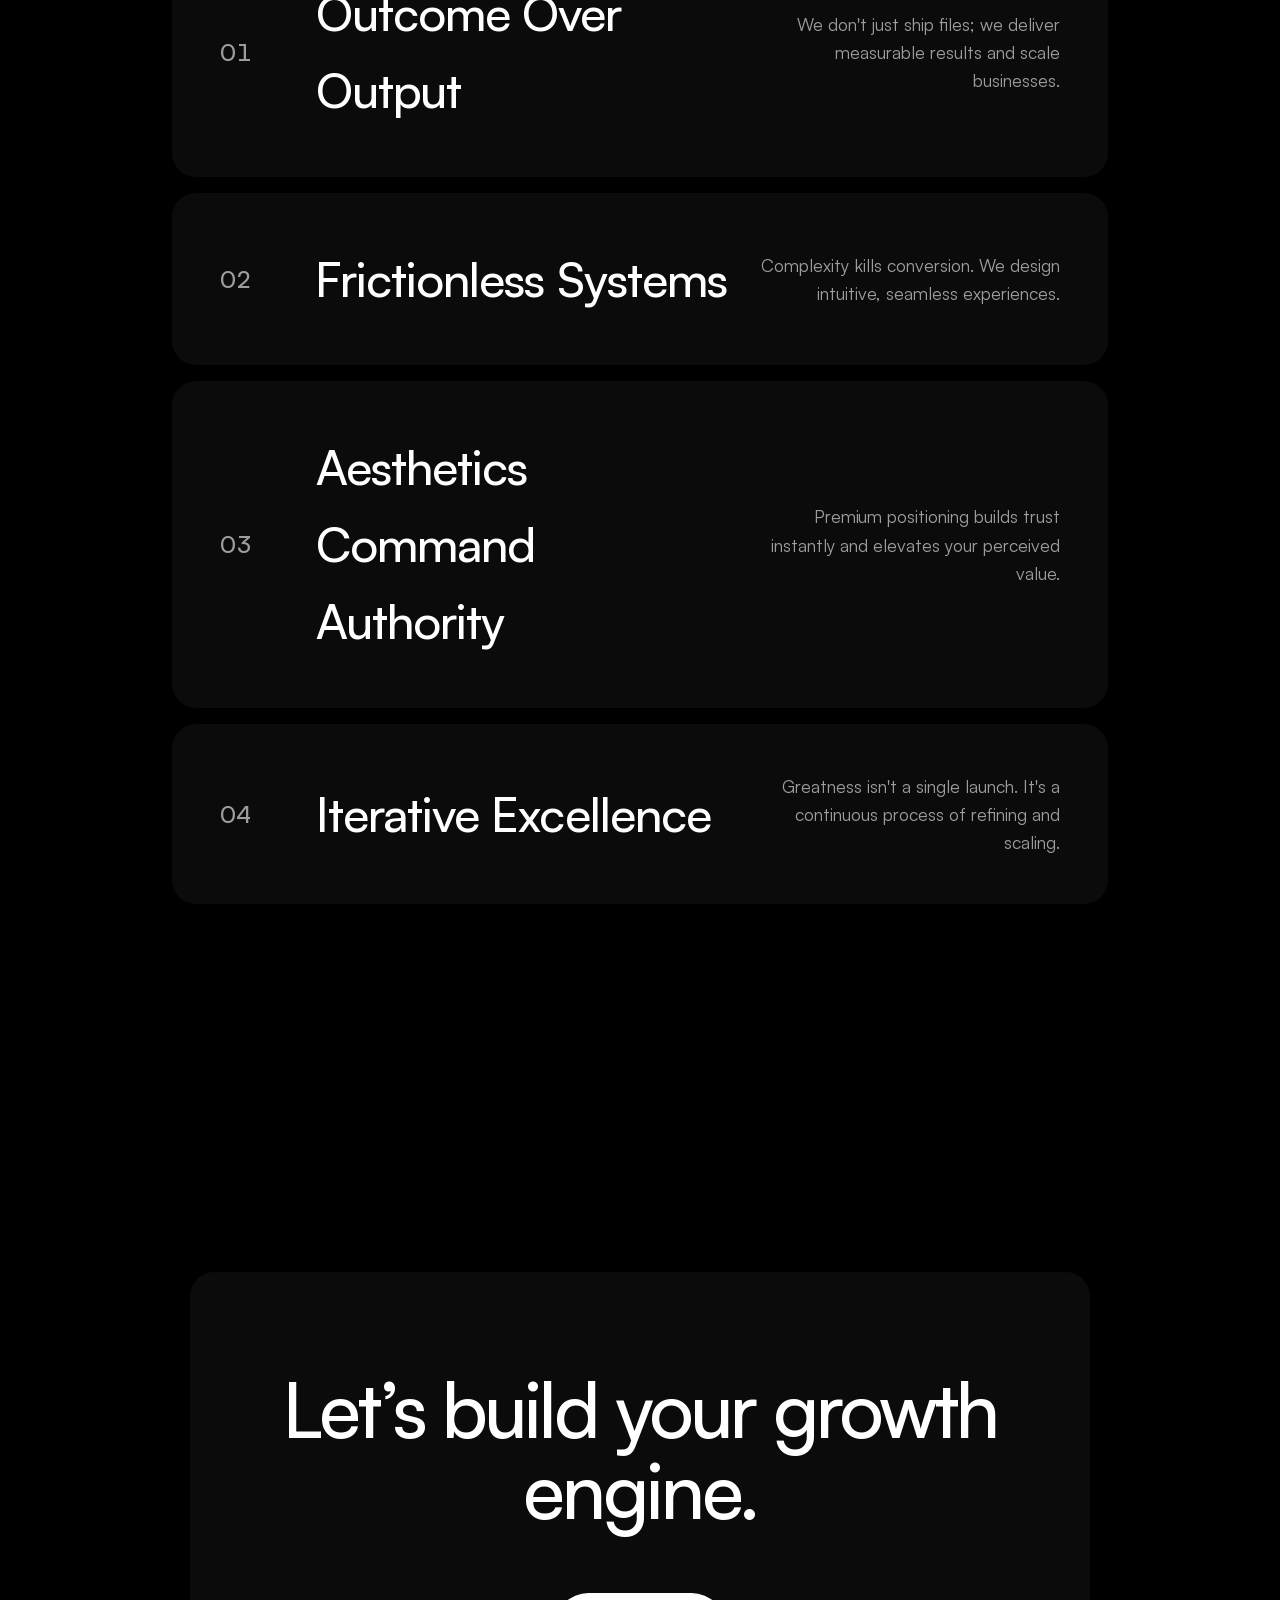
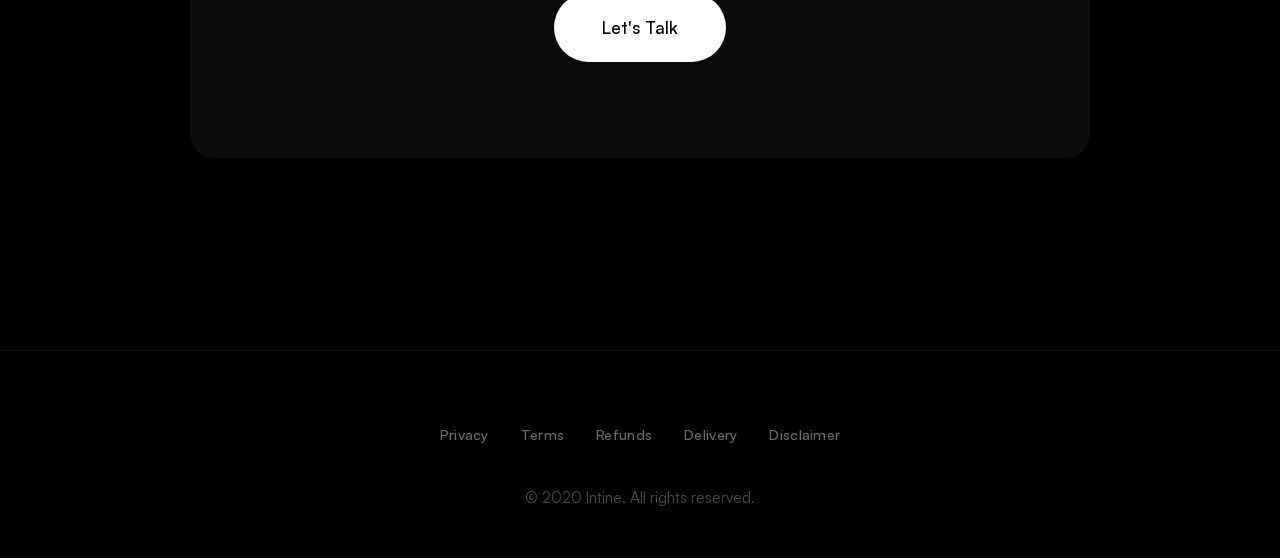
==== commit c29755c4: "Add policy pages and update website styles and content" ====
--- a/about.html
+++ b/about.html
@@ -3,9 +3,9 @@
 <head>
   <meta charset="UTF-8" />
   <meta name="viewport" content="width=device-width, initial-scale=1.0" />
-  <title>About Intine - Cinematic Growth Studio</title>
+  <title>About Us - Intine Studio</title>
   <meta name="description" content="Intine is a premium cinematic growth-focused creative studio. We build brand systems, websites, and digital experiences that drive real revenue and scale brands." />
-  <meta property="og:title" content="About Intine - Cinematic Growth Studio" />
+  <meta property="og:title" content="About Us - Intine Studio" />
   <meta property="og:description" content="We build brand systems, websites, and digital experiences that drive real revenue and scale brands." />
   <meta property="og:type" content="website" />
   <meta property="og:url" content="https://www.intine.co.in/about.html" />
@@ -15,6 +15,8 @@
   <link rel="stylesheet" href="css/style.css">
 </head>
 <body>
+  <div class="scroll-progress" id="scrollProgress" aria-hidden="true"></div>
+
   <div class="loading" id="loading">
     <div class="spinner"></div>
   </div>
@@ -95,8 +97,15 @@
     </div>
   </section>
 
-  <footer>
-    © 2026 Intine. All rights reserved.
+  <footer class="site-footer">
+    <nav class="footer-nav" aria-label="Legal and policies">
+      <a href="privacy.html">Privacy</a>
+      <a href="terms.html">Terms</a>
+      <a href="refund.html">Refunds</a>
+      <a href="delivery.html">Delivery</a>
+      <a href="disclaimer.html">Disclaimer</a>
+    </nav>
+    <p class="footer-copy">© 2020 Intine. All rights reserved.</p>
   </footer>
   <script src="js/main.js"></script>
 </body>
--- a/css/style.css
+++ b/css/style.css
@@ -2987,3 +2987,224 @@
     padding-left: 2rem;
   }
 }
+
+/* ==================================================
+   SCROLL PROGRESS BAR
+   ================================================== */
+.scroll-progress {
+  position: fixed;
+  top: 0;
+  left: 0;
+  height: 2px;
+  width: 0;
+  background: linear-gradient(90deg, rgba(255, 255, 255, 0.35), var(--white));
+  z-index: 10001;
+  pointer-events: none;
+  transform-origin: left center;
+  will-change: width;
+}
+
+/* ==================================================
+   LEGAL PAGES
+   ================================================== */
+.legal-hero {
+  min-height: 50vh;
+  padding-bottom: 2rem;
+}
+
+.legal-hero .hero-title {
+  font-size: clamp(2.75rem, 8vw, 5.5rem);
+  animation: none;
+}
+
+.legal-effective-date {
+  font-size: 0.95rem;
+  text-transform: uppercase;
+  letter-spacing: 0.12em;
+  color: var(--soft-white);
+  margin-top: 0.5rem;
+  opacity: 0;
+  animation: fadeInUp 1s cubic-bezier(0.16, 1, 0.3, 1) forwards 0.35s;
+}
+
+.legal-main {
+  padding: 0 2rem 8rem;
+}
+
+.legal-container {
+  max-width: 760px;
+  margin: 0 auto;
+}
+
+.legal-intro {
+  font-size: 1.15rem;
+  line-height: 1.75;
+  color: var(--soft-white);
+  margin-bottom: 3.5rem;
+  padding-bottom: 3rem;
+  border-bottom: 1px solid var(--border-subtle);
+}
+
+.legal-block {
+  margin-bottom: 3rem;
+  padding-bottom: 3rem;
+  border-bottom: 1px solid var(--border-subtle);
+}
+
+.legal-block:last-child {
+  margin-bottom: 0;
+  padding-bottom: 0;
+  border-bottom: none;
+}
+
+.legal-block h2 {
+  font-size: 1.35rem;
+  font-weight: 500;
+  color: var(--white);
+  letter-spacing: -0.02em;
+  margin-bottom: 1.25rem;
+  line-height: 1.3;
+}
+
+.legal-block p {
+  font-size: 1.05rem;
+  line-height: 1.8;
+  color: var(--soft-white);
+  margin-bottom: 1rem;
+}
+
+.legal-block p:last-child {
+  margin-bottom: 0;
+}
+
+.legal-block ul {
+  list-style: none;
+  margin: 0;
+  padding: 0;
+  display: flex;
+  flex-direction: column;
+  gap: 0.75rem;
+}
+
+.legal-block li {
+  position: relative;
+  padding-left: 1.25rem;
+  font-size: 1.05rem;
+  line-height: 1.7;
+  color: var(--soft-white);
+}
+
+.legal-block li::before {
+  content: '';
+  position: absolute;
+  left: 0;
+  top: 0.65em;
+  width: 5px;
+  height: 5px;
+  border-radius: 50%;
+  background: rgba(255, 255, 255, 0.45);
+}
+
+.legal-link {
+  color: var(--white);
+  text-decoration: none;
+  border-bottom: 1px solid rgba(255, 255, 255, 0.35);
+  padding-bottom: 2px;
+  transition: opacity 0.3s cubic-bezier(0.16, 1, 0.3, 1), border-color 0.3s ease;
+}
+
+.legal-link:hover {
+  opacity: 0.75;
+  border-bottom-color: var(--white);
+}
+
+.legal-fade {
+  opacity: 0;
+  transform: translateY(20px);
+  transition: opacity 0.85s cubic-bezier(0.16, 1, 0.3, 1),
+    transform 0.85s cubic-bezier(0.16, 1, 0.3, 1);
+}
+
+.legal-fade.is-visible {
+  opacity: 1;
+  transform: translateY(0);
+}
+
+/* Site footer with legal links */
+.site-footer {
+  text-align: center;
+  padding: 4rem 2rem 3rem;
+  background: rgba(0, 0, 0, 0.9);
+  border-top: 1px solid var(--border-subtle);
+  font-family: 'Satoshi', sans-serif;
+}
+
+.footer-nav {
+  display: flex;
+  flex-wrap: wrap;
+  justify-content: center;
+  gap: 1.5rem 2rem;
+  margin-bottom: 2rem;
+}
+
+.footer-nav a {
+  color: var(--soft-white);
+  text-decoration: none;
+  font-size: 0.9rem;
+  font-weight: 500;
+  letter-spacing: 0.02em;
+  transition: color 0.3s cubic-bezier(0.16, 1, 0.3, 1);
+  position: relative;
+}
+
+.footer-nav a::after {
+  content: '';
+  position: absolute;
+  left: 0;
+  bottom: -4px;
+  width: 0;
+  height: 1px;
+  background: var(--white);
+  transition: width 0.3s cubic-bezier(0.16, 1, 0.3, 1);
+}
+
+.footer-nav a:hover,
+.footer-nav a.active {
+  color: var(--white);
+}
+
+.footer-nav a:hover::after,
+.footer-nav a.active::after {
+  width: 100%;
+}
+
+.footer-copy {
+  font-size: 0.95rem;
+  color: var(--soft-white);
+  opacity: 0.7;
+}
+
+@media (max-width: 768px) {
+  .legal-main {
+    padding: 0 1.25rem 6rem;
+  }
+
+  .legal-intro {
+    font-size: 1.05rem;
+    margin-bottom: 2.5rem;
+    padding-bottom: 2.5rem;
+  }
+
+  .legal-block {
+    margin-bottom: 2.5rem;
+    padding-bottom: 2.5rem;
+  }
+
+  .legal-block h2 {
+    font-size: 1.2rem;
+  }
+
+  .footer-nav {
+    gap: 1rem 1.5rem;
+  }
+}
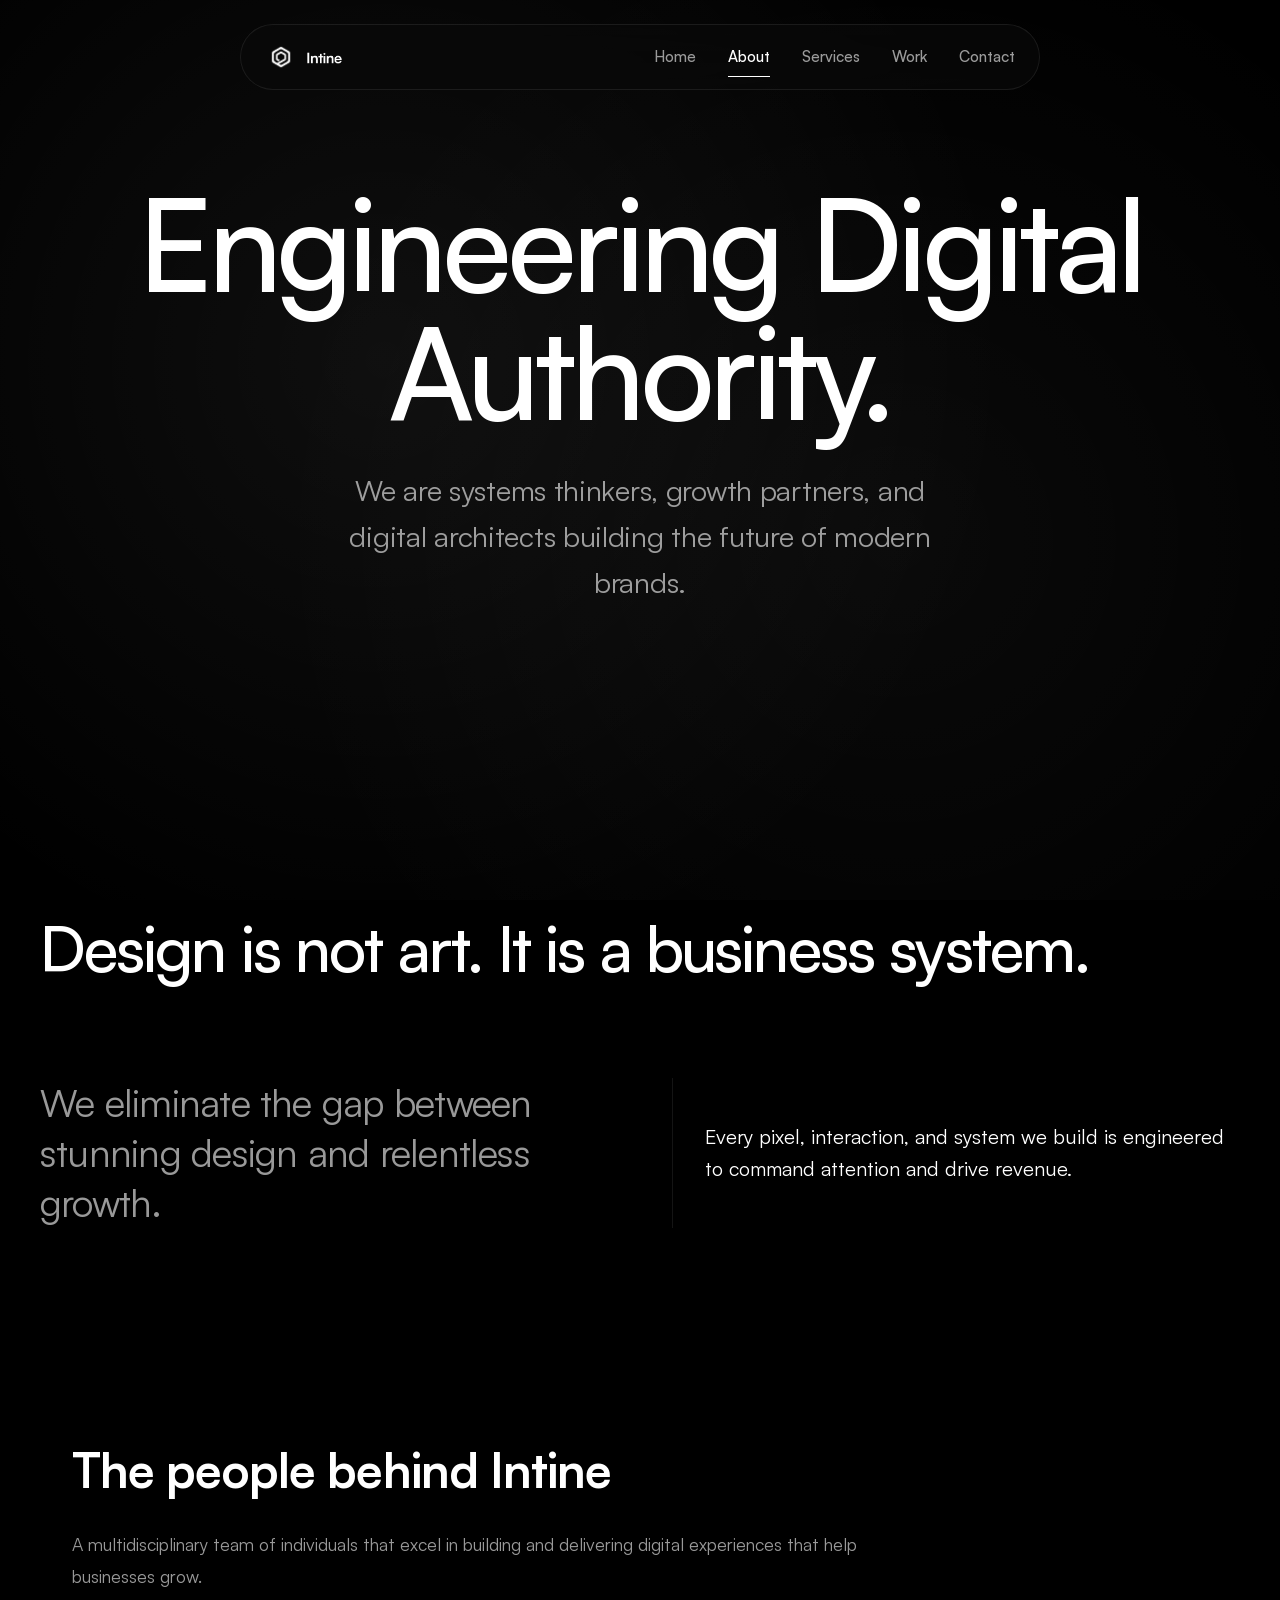
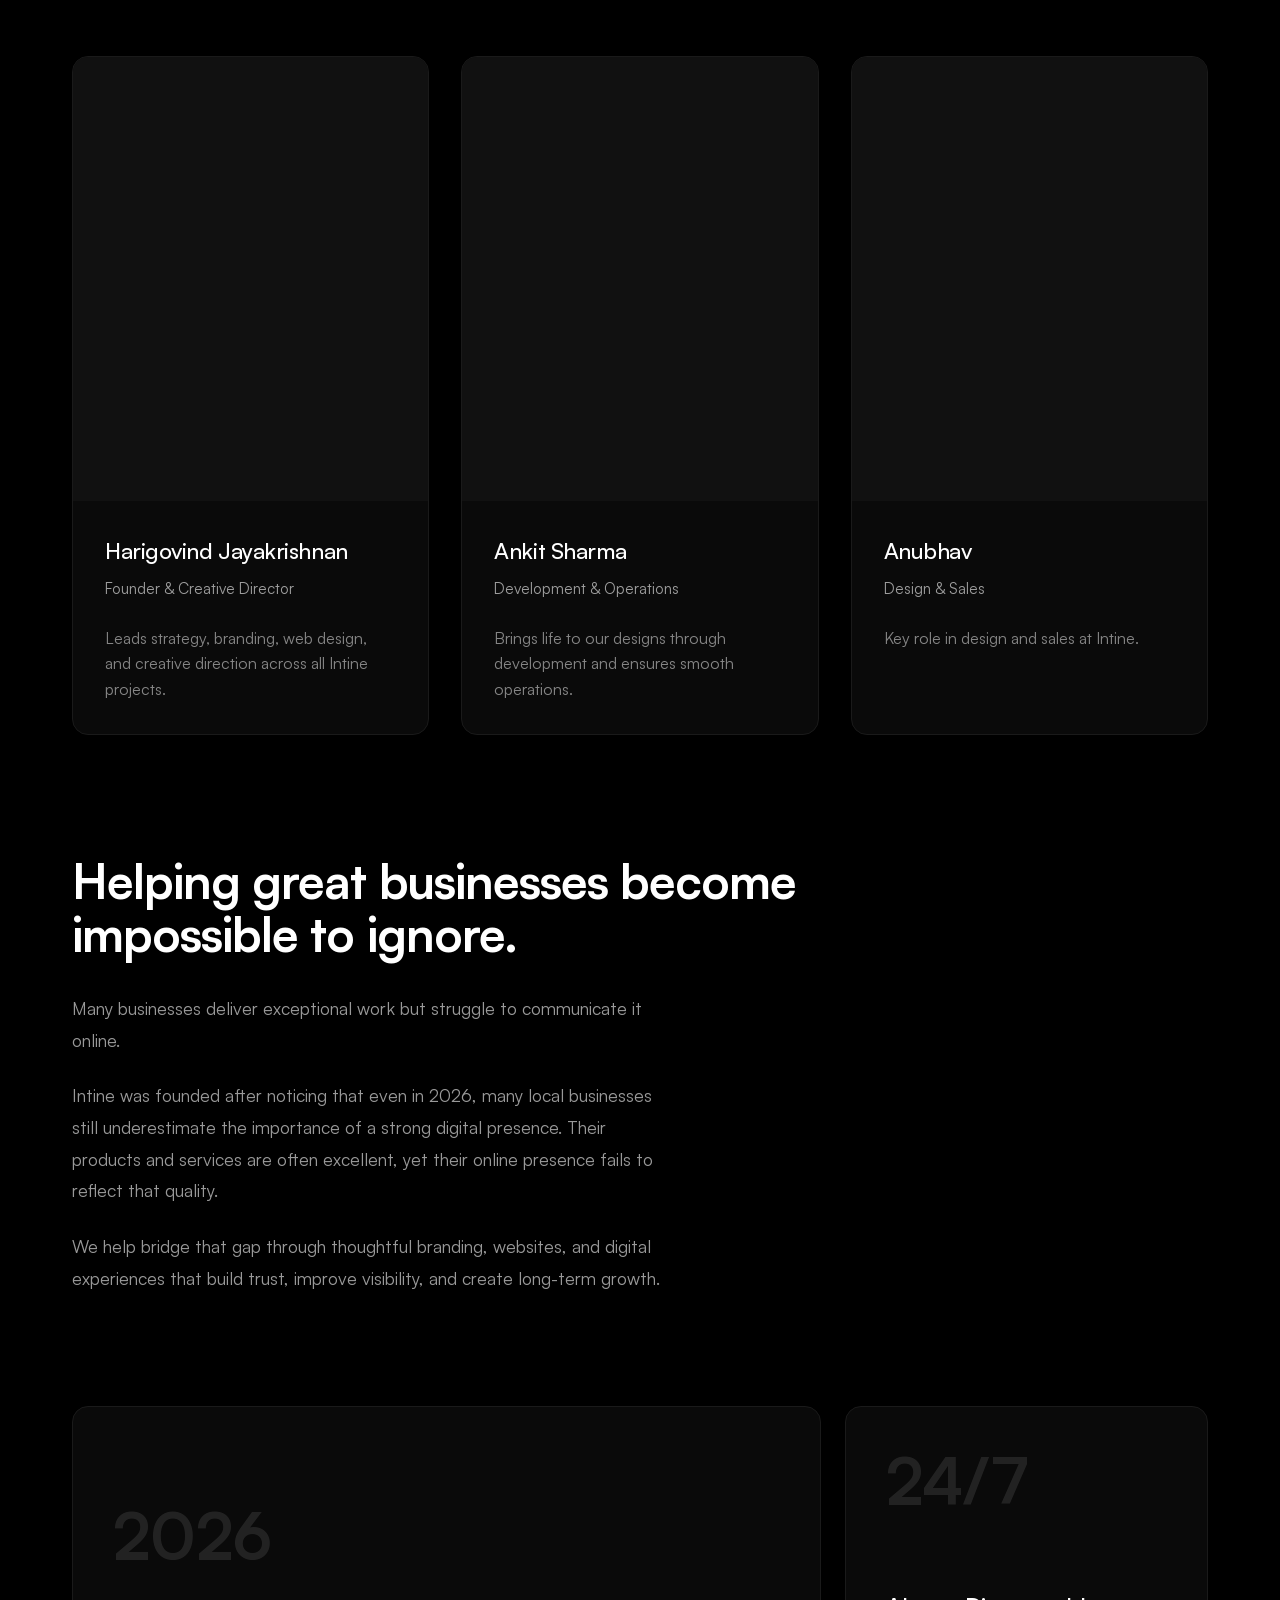
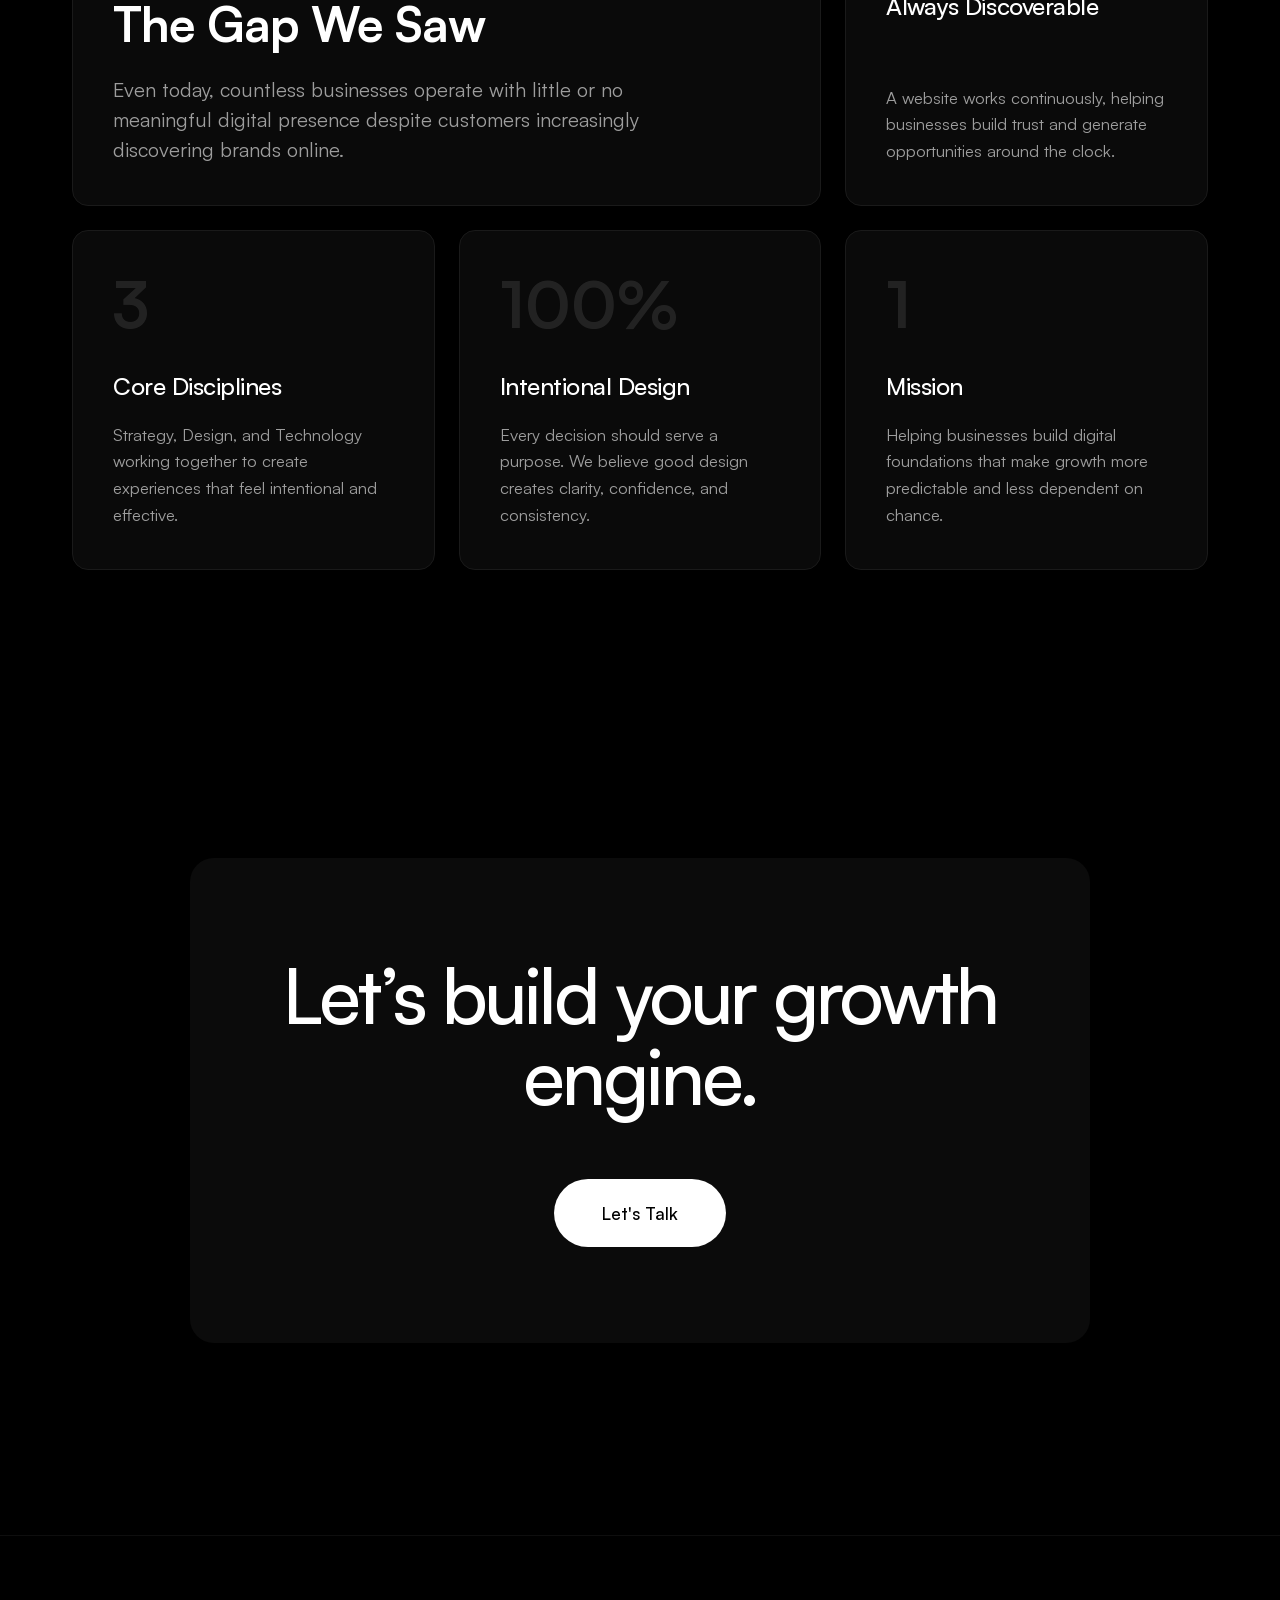
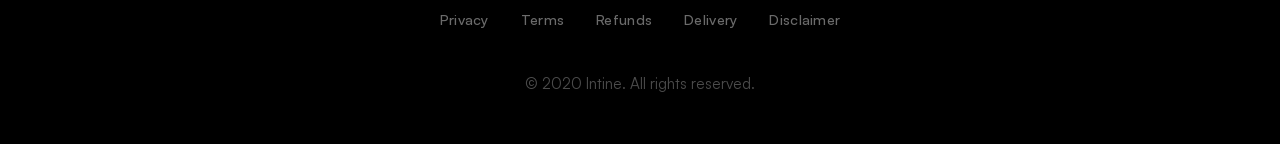
==== commit e37e7915: "Revamp" ====
--- a/about.html
+++ b/about.html
@@ -1,12 +1,15 @@
 <!DOCTYPE html>
 <html lang="en">
+
 <head>
   <meta charset="UTF-8" />
   <meta name="viewport" content="width=device-width, initial-scale=1.0" />
   <title>About Us - Intine Studio</title>
-  <meta name="description" content="Intine is a premium cinematic growth-focused creative studio. We build brand systems, websites, and digital experiences that drive real revenue and scale brands." />
+  <meta name="description"
+    content="Intine is a premium cinematic growth-focused creative studio. We build brand systems, websites, and digital experiences that drive real revenue and scale brands." />
   <meta property="og:title" content="About Us - Intine Studio" />
-  <meta property="og:description" content="We build brand systems, websites, and digital experiences that drive real revenue and scale brands." />
+  <meta property="og:description"
+    content="We build brand systems, websites, and digital experiences that drive real revenue and scale brands." />
   <meta property="og:type" content="website" />
   <meta property="og:url" content="https://www.intine.co.in/about.html" />
   <meta name="twitter:card" content="summary_large_image" />
@@ -14,6 +17,7 @@
   <link rel="apple-touch-icon" href="assets/icons/apple-touch-icon.png" />
   <link rel="stylesheet" href="css/style.css">
 </head>
+
 <body>
   <div class="scroll-progress" id="scrollProgress" aria-hidden="true"></div>
 
@@ -40,7 +44,8 @@
   <section class="work-hero-cinematic">
     <div class="hero-content">
       <h1 class="hero-title">Engineering Digital Authority.</h1>
-      <p class="hero-subtitle">We are systems thinkers, growth partners, and digital architects building the future of modern brands.</p>
+      <p class="hero-subtitle">We are systems thinkers, growth partners, and digital architects building the future of
+        modern brands.</p>
     </div>
   </section>
 
@@ -54,41 +59,103 @@
     </div>
   </section>
 
-  <section class="process-cinematic" style="padding-top: 0;">
-    <div class="process-container">
-      <h2 class="process-title">Our Philosophy</h2>
-      <div class="process-list">
-        <div class="process-item border-glow">
-          <span class="process-number">01</span>
-          <div class="process-content">
-            <h3>Outcome Over Output</h3>
-            <p>We don't just ship files; we deliver measurable results and scale businesses.</p>
-          </div>
+  <section class="team-showcase-section section">
+    <div class="team-showcase-header">
+      <h2 class="team-showcase-heading">The people behind Intine</h2>
+      <p class="team-showcase-desc">A multidisciplinary team of individuals that excel in building and delivering
+        digital experiences that help businesses grow.</p>
+    </div>
+
+    <div class="team-showcase-grid">
+      <div class="team-showcase-card">
+        <div class="team-showcase-image">
+          <img src="assets/images/hari.png" alt="Harigovind Jayakrishnan"
+            onerror="this.src='data:image/svg+xml;charset=UTF-8,%3Csvg xmlns=\'http://www.w3.org/2000/svg\' width=\'400\' height=\'500\' viewBox=\'0 0 400 500\' fill=\'%230A0A0A\'%3E%3C/svg%3E'">
         </div>
-        <div class="process-item border-glow">
-          <span class="process-number">02</span>
-          <div class="process-content">
-            <h3>Frictionless Systems</h3>
-            <p>Complexity kills conversion. We design intuitive, seamless experiences.</p>
-          </div>
+        <div class="team-showcase-content">
+          <h3>Harigovind Jayakrishnan</h3>
+          <span class="role">Founder & Creative Director</span>
+          <p>Leads strategy, branding, web design, and creative direction across all Intine projects.</p>
         </div>
-        <div class="process-item border-glow">
-          <span class="process-number">03</span>
-          <div class="process-content">
-            <h3>Aesthetics Command Authority</h3>
-            <p>Premium positioning builds trust instantly and elevates your perceived value.</p>
-          </div>
+      </div>
+
+      <div class="team-showcase-card">
+        <div class="team-showcase-image">
+          <img src="assets/images/team-2.jpg" alt="Team Member"
+            onerror="this.src='data:image/svg+xml;charset=UTF-8,%3Csvg xmlns=\'http://www.w3.org/2000/svg\' width=\'400\' height=\'500\' viewBox=\'0 0 400 500\' fill=\'%230A0A0A\'%3E%3C/svg%3E'">
         </div>
-        <div class="process-item border-glow">
-          <span class="process-number">04</span>
-          <div class="process-content">
-            <h3>Iterative Excellence</h3>
-            <p>Greatness isn't a single launch. It's a continuous process of refining and scaling.</p>
-          </div>
+        <div class="team-showcase-content">
+          <h3>Ankit Sharma</h3>
+          <span class="role">Development & Operations</span>
+          <p>Brings life to our designs through development and ensures smooth operations.</p>
+        </div>
+      </div>
+
+      <div class="team-showcase-card">
+        <div class="team-showcase-image">
+          <img src="assets/images/team-3.jpg" alt="Team Member"
+            onerror="this.src='data:image/svg+xml;charset=UTF-8,%3Csvg xmlns=\'http://www.w3.org/2000/svg\' width=\'400\' height=\'500\' viewBox=\'0 0 400 500\' fill=\'%230A0A0A\'%3E%3C/svg%3E'">
+        </div>
+        <div class="team-showcase-content">
+          <h3>Anubhav</h3>
+          <span class="role">Design & Sales</span>
+          <p>Key role in design and sales at Intine.</p>
         </div>
       </div>
     </div>
   </section>
+
+  <section class="approach-section section" style="padding-top: 0;">
+    <div class="approach-container">
+      <div class="approach-header">
+        <h2 class="approach-title">Helping great businesses become impossible to ignore.</h2>
+        <div class="approach-subtitle">
+          <p style="margin-bottom: 1.5rem;">Many businesses deliver exceptional work but struggle to communicate it
+            online.</p>
+          <p style="margin-bottom: 1.5rem;">Intine was founded after noticing that even in 2026, many local businesses
+            still underestimate the importance of a strong digital presence. Their products and services are often
+            excellent, yet their online presence fails to reflect that quality.</p>
+          <p>We help bridge that gap through thoughtful branding, websites, and digital experiences that build trust,
+            improve visibility, and create long-term growth.</p>
+        </div>
+      </div>
+
+      <div class="bento-grid">
+        <div class="bento-card bento-feature">
+          <span class="bento-number">2026</span>
+          <h3>The Gap We Saw</h3>
+          <p>Even today, countless businesses operate with little or no meaningful digital presence despite customers
+            increasingly discovering brands online.</p>
+        </div>
+        <div class="bento-card bento-item">
+          <span class="bento-number">24/7</span>
+          <h3>Always Discoverable</h3>
+          <p>A website works continuously, helping businesses build trust and generate opportunities around the clock.
+          </p>
+        </div>
+        <div class="bento-card bento-item">
+          <span class="bento-number">3</span>
+          <h3>Core Disciplines</h3>
+          <p>Strategy, Design, and Technology working together to create experiences that feel intentional and
+            effective.</p>
+        </div>
+        <div class="bento-card bento-item">
+          <span class="bento-number">100%</span>
+          <h3>Intentional Design</h3>
+          <p>Every decision should serve a purpose. We believe good design creates clarity, confidence, and consistency.
+          </p>
+        </div>
+        <div class="bento-card bento-item">
+          <span class="bento-number">1</span>
+          <h3>Mission</h3>
+          <p>Helping businesses build digital foundations that make growth more predictable and less dependent on
+            chance.</p>
+        </div>
+      </div>
+    </div>
+  </section>
+
+
 
   <section class="cta-cinematic">
     <div class="cta-inner border-glow">
@@ -109,4 +176,5 @@
   </footer>
   <script src="js/main.js"></script>
 </body>
+
 </html>
--- a/css/style.css
+++ b/css/style.css
@@ -3208,3 +3208,548 @@
     gap: 1rem 1.5rem;
   }
 }
+
+/* ==================================================
+   TEAM SHOWCASE
+   ================================================== */
+.team-showcase-header {
+  margin-bottom: 4rem;
+}
+
+.team-showcase-label {
+  display: inline-block;
+  font-size: 0.85rem;
+  letter-spacing: 0.1em;
+  text-transform: uppercase;
+  color: var(--soft-white);
+  margin-bottom: 1rem;
+  font-weight: 500;
+}
+
+.team-showcase-heading {
+  font-size: clamp(2.5rem, 4vw, 3.5rem);
+  letter-spacing: -0.02em;
+  font-weight: 700;
+  margin-bottom: 1.5rem;
+  color: var(--white);
+  line-height: 1.1;
+  background: none;
+}
+
+.team-showcase-desc {
+  font-size: 1.1rem;
+  color: var(--soft-white);
+  max-width: 600px;
+  line-height: 1.6;
+}
+
+.team-showcase-grid {
+  display: grid;
+  grid-template-columns: repeat(3, 1fr);
+  gap: 2rem;
+}
+
+.team-showcase-card {
+  background: #0A0A0A;
+  border: 1px solid #1A1A1A;
+  border-radius: 16px;
+  overflow: hidden;
+  transition: all 0.4s ease;
+  position: relative;
+}
+
+.team-showcase-card:hover {
+  transform: translateY(-8px);
+  border-color: rgba(255, 255, 255, 0.15);
+}
+
+.team-showcase-image {
+  width: 100%;
+  aspect-ratio: 4 / 5;
+  background: #111;
+  position: relative;
+  overflow: hidden;
+}
+
+.team-showcase-image img {
+  width: 100%;
+  height: 100%;
+  object-fit: cover;
+  transition: transform 0.4s ease;
+}
+
+.team-showcase-card:hover .team-showcase-image img {
+  transform: scale(1.03);
+}
+
+.hex-accent {
+  position: absolute;
+  top: 1rem;
+  right: 1rem;
+  width: 24px;
+  height: 24px;
+  color: rgba(255, 255, 255, 0.4);
+  transition: color 0.4s ease;
+}
+
+.team-showcase-card:hover .hex-accent {
+  color: rgba(255, 255, 255, 0.8);
+}
+
+.team-showcase-content {
+  padding: 2rem;
+}
+
+.team-showcase-content h3 {
+  font-size: 1.4rem;
+  color: var(--white);
+  margin-bottom: 0.5rem;
+  font-weight: 500;
+}
+
+.team-showcase-content .role {
+  display: block;
+  font-size: 0.95rem;
+  color: var(--soft-white);
+  margin-bottom: 1.5rem;
+  font-weight: 400;
+}
+
+.team-showcase-content p {
+  font-size: 1rem;
+  color: rgba(255, 255, 255, 0.5);
+  line-height: 1.6;
+  margin: 0;
+}
+
+@media (max-width: 1024px) {
+  .team-showcase-grid {
+    grid-template-columns: repeat(2, 1fr);
+  }
+}
+
+@media (max-width: 768px) {
+  .team-showcase-grid {
+    display: flex;
+    overflow-x: auto;
+    scroll-snap-type: x mandatory;
+    gap: 1.5rem;
+    padding-bottom: 2rem;
+    -webkit-overflow-scrolling: touch;
+    scrollbar-width: none; 
+    margin-right: -2rem;
+    padding-right: 2rem;
+  }
+  
+  .team-showcase-grid::-webkit-scrollbar {
+    display: none;
+  }
+
+  .team-showcase-card {
+    flex: 0 0 85%;
+    scroll-snap-align: start;
+  }
+}
+
+/* OUR APPROACH SECTION */
+.approach-section {
+  max-width: 1200px;
+  margin: 0 auto;
+  padding: 6rem 2rem;
+}
+
+.approach-container {
+  display: flex;
+  flex-direction: column;
+  gap: 4rem;
+}
+
+.approach-header {
+  max-width: 800px;
+}
+
+.approach-label {
+  display: inline-block;
+  font-size: 0.8rem;
+  letter-spacing: 0.1em;
+  text-transform: uppercase;
+  color: var(--soft-white);
+  margin-bottom: 1.5rem;
+  font-weight: 500;
+}
+
+.approach-title {
+  font-size: clamp(2.5rem, 5vw, 4rem);
+  font-weight: 700;
+  letter-spacing: -0.02em;
+  color: var(--white);
+  margin-bottom: 1.5rem;
+  line-height: 1.1;
+}
+
+.approach-subtitle {
+  font-size: 1.2rem;
+  color: var(--soft-white);
+  line-height: 1.6;
+  max-width: 600px;
+}
+
+.bento-grid {
+  display: grid;
+  grid-template-columns: repeat(3, 1fr);
+  gap: 1.5rem;
+}
+
+.bento-card {
+  background: #0A0A0A;
+  border: 1px solid #1A1A1A;
+  border-radius: 16px;
+  padding: 2.5rem;
+  display: flex;
+  flex-direction: column;
+  transition: all 0.4s ease;
+}
+
+.bento-card:hover {
+  transform: translateY(-5px);
+  border-color: rgba(255, 255, 255, 0.2);
+}
+
+.bento-feature {
+  grid-column: span 2;
+  justify-content: flex-end;
+  min-height: 400px;
+}
+
+.bento-feature h3 {
+  font-size: clamp(2rem, 4vw, 3rem);
+  color: var(--white);
+  font-weight: 700;
+  line-height: 1.1;
+  margin-bottom: 1.5rem;
+  letter-spacing: -0.02em;
+}
+
+.bento-feature p {
+  font-size: 1.25rem;
+  color: var(--soft-white);
+  max-width: 80%;
+  line-height: 1.5;
+  margin: 0;
+}
+
+.bento-placeholder {
+  background: #111111;
+  min-height: 400px;
+}
+
+.bento-item {
+  min-height: 320px;
+  justify-content: space-between;
+}
+
+.bento-number {
+  font-size: 4rem;
+  font-weight: 700;
+  color: rgba(255, 255, 255, 0.1);
+  line-height: 1;
+  margin-bottom: 2rem;
+}
+
+.bento-item h3 {
+  font-size: 1.5rem;
+  color: var(--white);
+  font-weight: 500;
+  margin-bottom: 1rem;
+}
+
+.bento-item p {
+  font-size: 1.05rem;
+  color: var(--soft-white);
+  line-height: 1.6;
+  margin: 0;
+}
+
+@media (max-width: 1024px) {
+  .bento-grid {
+    grid-template-columns: repeat(2, 1fr);
+  }
+  .bento-feature {
+    grid-column: span 2;
+  }
+  .bento-placeholder {
+    grid-column: span 1;
+    min-height: 320px;
+  }
+  .bento-item {
+    grid-column: span 1;
+  }
+}
+
+@media (max-width: 768px) {
+  .bento-grid {
+    grid-template-columns: 1fr;
+  }
+  .bento-feature, .bento-placeholder, .bento-item {
+    grid-column: span 1;
+  }
+  .bento-feature, .bento-placeholder {
+    min-height: 300px;
+  }
+  .bento-feature p {
+    max-width: 100%;
+  }
+}
+
+/* Services Page Redesign */
+
+.services-list {
+  display: flex;
+  flex-direction: column;
+  gap: 1rem;
+}
+
+.service-row {
+  background: rgba(255, 255, 255, 0.02);
+  border: 1px solid rgba(255, 255, 255, 0.08);
+  border-radius: 0;
+  transition: all 0.4s ease;
+  overflow: hidden;
+}
+
+.service-header {
+  display: grid;
+  grid-template-columns: 80px 300px 1fr 60px;
+  align-items: center;
+  padding: 2.5rem;
+  cursor: pointer;
+  transition: background 0.3s ease;
+}
+
+.service-row:hover .service-header {
+  background: rgba(255, 255, 255, 0.04);
+}
+
+.service-row.expanded .service-header {
+  border-bottom: 1px solid rgba(255, 255, 255, 0.08);
+}
+
+.service-number {
+  font-size: 1.25rem;
+  font-weight: 500;
+  color: rgba(255, 255, 255, 0.3);
+}
+
+.service-name {
+  font-size: 1.5rem;
+  font-weight: 500;
+  color: var(--white);
+  margin: 0;
+}
+
+.service-short {
+  font-size: 1.1rem;
+  color: var(--soft-white);
+  margin: 0;
+}
+
+.service-icon {
+  display: flex;
+  justify-content: flex-end;
+  color: var(--soft-white);
+  transition: transform 0.4s ease;
+}
+
+.service-row.expanded .service-icon {
+  transform: rotate(45deg);
+}
+
+.service-content {
+  max-height: 0;
+  opacity: 0;
+  transition: max-height 0.5s ease, opacity 0.5s ease;
+  will-change: max-height, opacity;
+}
+
+.service-row.expanded .service-content {
+  max-height: 500px;
+  opacity: 1;
+}
+
+.service-content-inner {
+  padding: 2.5rem;
+  padding-left: 380px;
+}
+
+.service-content-inner p {
+  font-size: 1.15rem;
+  color: var(--soft-white);
+  max-width: 700px;
+  line-height: 1.7;
+  margin: 0;
+}
+
+/* Process Timeline */
+.process-timeline {
+  display: grid;
+  grid-template-columns: repeat(5, 1fr);
+  gap: 2rem;
+  position: relative;
+}
+
+.process-step {
+  display: flex;
+  flex-direction: column;
+  padding-top: 2rem;
+  border-top: 1px solid rgba(255, 255, 255, 0.2);
+  position: relative;
+}
+
+.step-number {
+  font-size: 1rem;
+  color: rgba(255, 255, 255, 0.4);
+  margin-bottom: 1.5rem;
+  font-weight: 500;
+}
+
+.step-title {
+  font-size: 1.4rem;
+  font-weight: 500;
+  color: var(--white);
+  margin-bottom: 1rem;
+}
+
+.step-desc {
+  font-size: 1.05rem;
+  color: var(--soft-white);
+  line-height: 1.5;
+  margin: 0;
+}
+
+/* Why Us Grid */
+.why-us-grid {
+  display: grid;
+  grid-template-columns: 1fr 1fr;
+  gap: 4rem;
+}
+
+.why-us-left {
+  position: sticky;
+  top: 100px;
+  align-self: start;
+}
+
+.why-us-list {
+  list-style: none;
+  padding: 0;
+  margin: 0;
+  display: flex;
+  flex-direction: column;
+  gap: 3rem;
+}
+
+.why-us-list h4 {
+  font-size: 1.5rem;
+  font-weight: 500;
+  color: var(--white);
+  margin-bottom: 1rem;
+}
+
+.why-us-list p {
+  font-size: 1.15rem;
+  color: var(--soft-white);
+  line-height: 1.6;
+  margin: 0;
+}
+
+/* Engagement Grid */
+.engagement-grid {
+  display: grid;
+  grid-template-columns: repeat(3, 1fr);
+  gap: 1.5rem;
+}
+
+.engagement-card {
+  background: rgba(255, 255, 255, 0.02);
+  border: 1px solid rgba(255, 255, 255, 0.08);
+  padding: 3rem;
+  border-radius: 0;
+  transition: all 0.4s ease;
+}
+
+.engagement-card:hover {
+  border-color: rgba(255, 255, 255, 0.2);
+  transform: translateY(-5px);
+}
+
+.engagement-card h3 {
+  font-size: 1.5rem;
+  font-weight: 500;
+  color: var(--white);
+  margin-bottom: 1rem;
+}
+
+.engagement-card p {
+  font-size: 1.1rem;
+  color: var(--soft-white);
+  line-height: 1.6;
+  margin: 0;
+}
+
+/* Responsive Overrides */
+@media (max-width: 1024px) {
+  .service-header {
+    grid-template-columns: 60px 1fr 60px;
+    padding: 2rem;
+  }
+  .service-short {
+    display: none;
+  }
+  .service-content-inner {
+    padding-left: 2rem;
+  }
+  .process-timeline {
+    grid-template-columns: repeat(auto-fit, minmax(150px, 1fr));
+    gap: 3rem;
+  }
+}
+
+@media (max-width: 768px) {
+  .why-us-grid {
+    grid-template-columns: 1fr;
+  }
+  .why-us-left {
+    position: static;
+  }
+  .engagement-grid {
+    grid-template-columns: 1fr;
+  }
+  .service-header {
+    grid-template-columns: 40px 1fr 40px;
+    padding: 1.5rem;
+  }
+  .service-content-inner {
+    padding: 1.5rem;
+  }
+  .process-timeline {
+    grid-template-columns: 1fr;
+    border-left: 1px solid rgba(255, 255, 255, 0.2);
+    border-top: none;
+    padding-left: 2rem;
+    gap: 2rem;
+  }
+  .process-step {
+    border-top: none;
+    padding-top: 0;
+  }
+  .process-step::before {
+    content: '';
+    position: absolute;
+    left: -2.4rem;
+    top: 0;
+    width: 10px;
+    height: 10px;
+    border-radius: 50%;
+    background: var(--white);
+  }
+}
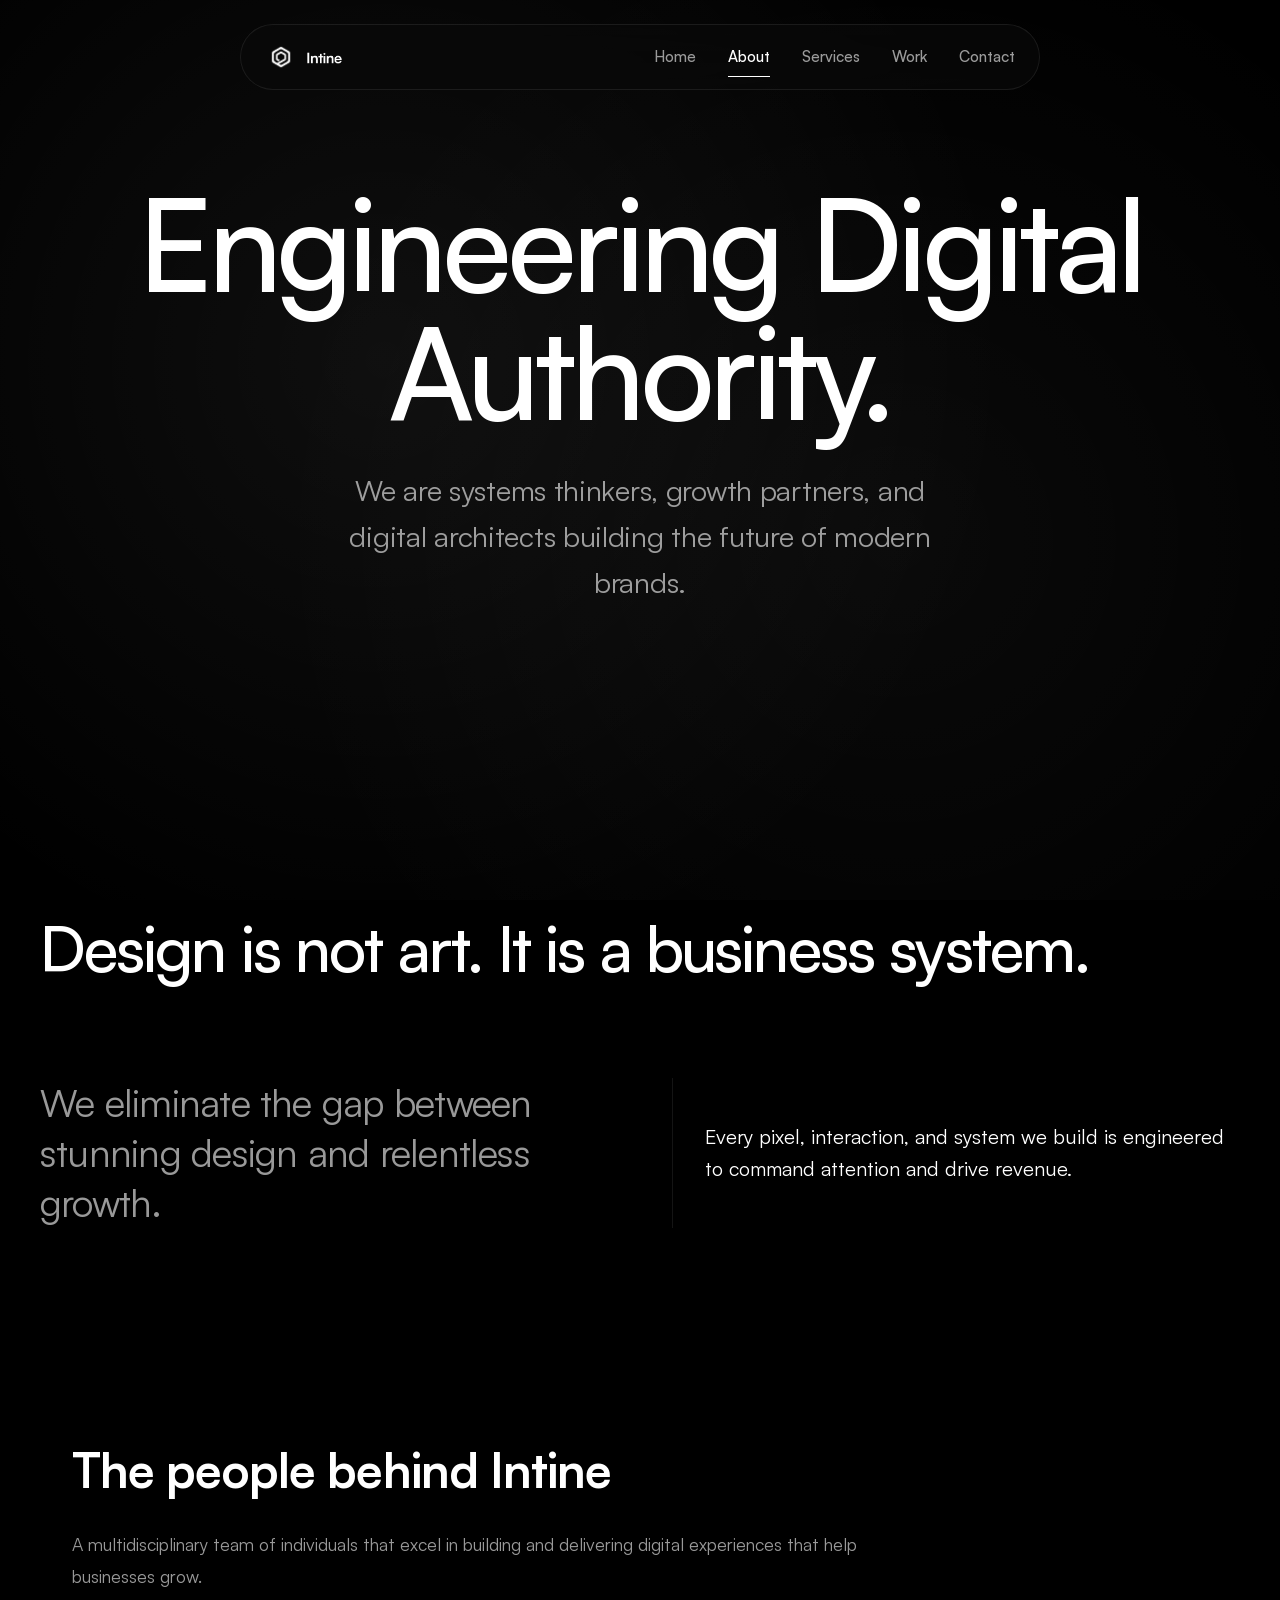
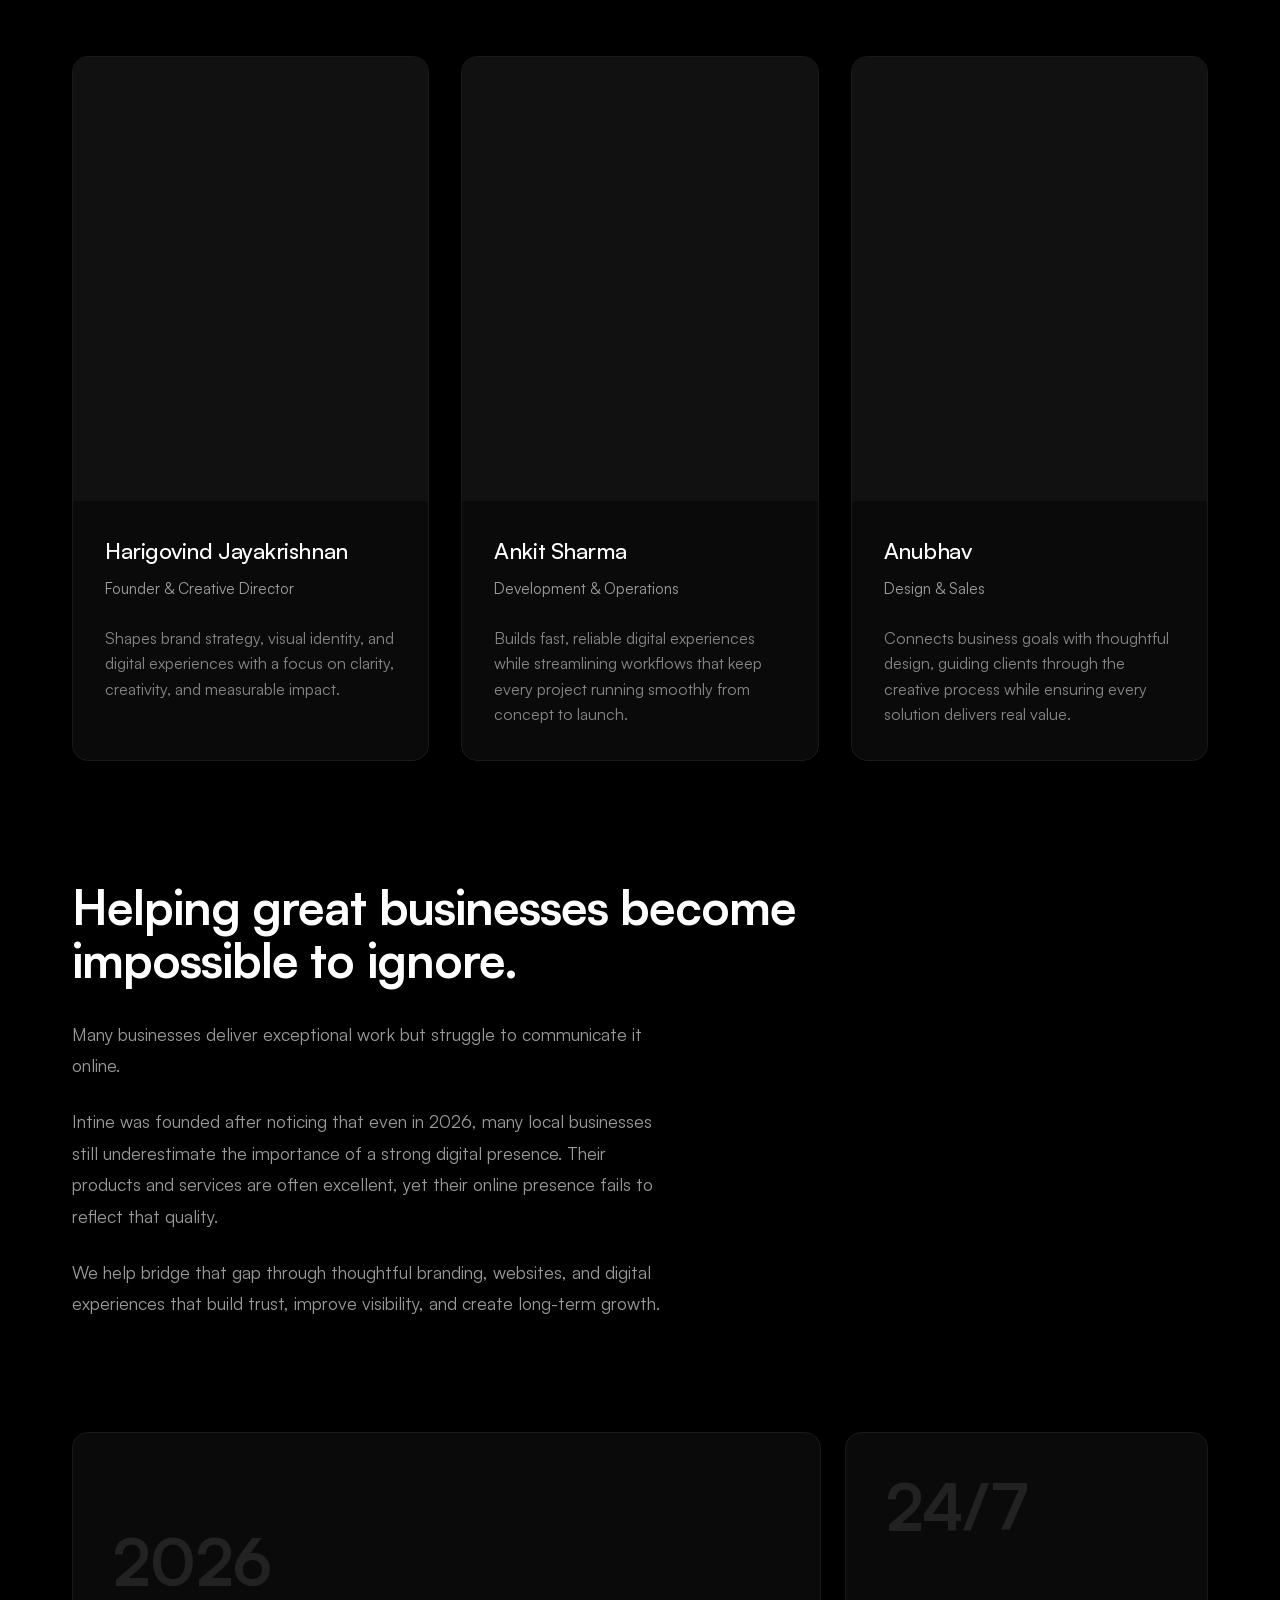
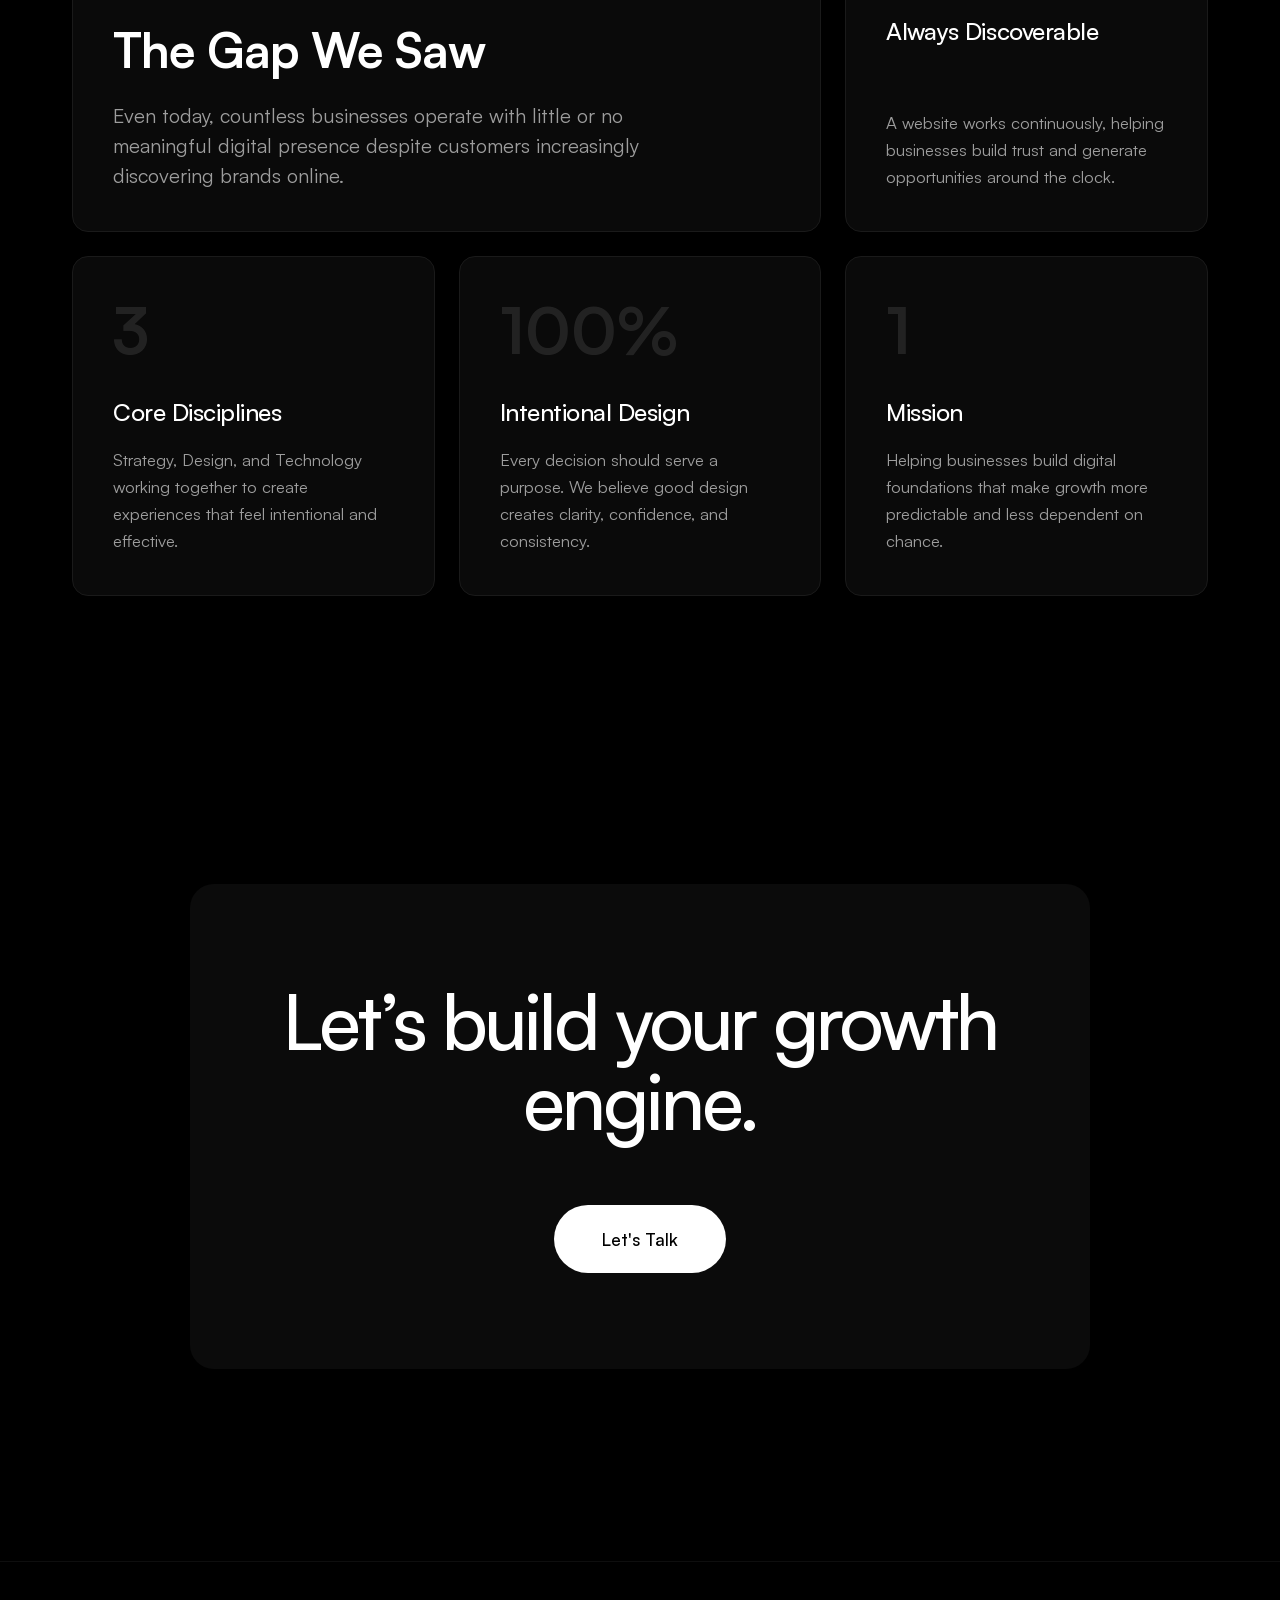
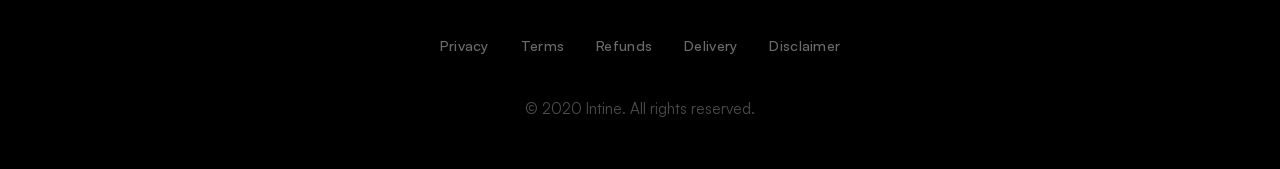
==== commit 3dac0d5e: "intros" ====
--- a/about.html
+++ b/about.html
@@ -75,7 +75,8 @@
         <div class="team-showcase-content">
           <h3>Harigovind Jayakrishnan</h3>
           <span class="role">Founder & Creative Director</span>
-          <p>Leads strategy, branding, web design, and creative direction across all Intine projects.</p>
+          <p>Shapes brand strategy, visual identity, and digital experiences with a focus on clarity, creativity, and
+            measurable impact.</p>
         </div>
       </div>
 
@@ -87,7 +88,8 @@
         <div class="team-showcase-content">
           <h3>Ankit Sharma</h3>
           <span class="role">Development & Operations</span>
-          <p>Brings life to our designs through development and ensures smooth operations.</p>
+          <p>Builds fast, reliable digital experiences while streamlining workflows that keep every project running
+            smoothly from concept to launch.</p>
         </div>
       </div>
 
@@ -99,7 +101,8 @@
         <div class="team-showcase-content">
           <h3>Anubhav</h3>
           <span class="role">Design & Sales</span>
-          <p>Key role in design and sales at Intine.</p>
+          <p>Connects business goals with thoughtful design, guiding clients through the creative process while ensuring
+            every solution delivers real value.</p>
         </div>
       </div>
     </div>
--- a/css/style.css
+++ b/css/style.css
@@ -176,11 +176,13 @@
   transition: width 0.3s cubic-bezier(0.16, 1, 0.3, 1);
 }
 
-nav a:hover::before, nav a.active::before {
+nav a:hover::before,
+nav a.active::before {
   width: 100%;
 }
 
-nav a:hover, nav a.active {
+nav a:hover,
+nav a.active {
   color: var(--white);
 }
 
@@ -208,10 +210,11 @@
     top: 16px;
     width: calc(100% - 32px);
     padding: 0.75rem 1rem;
-    flex-direction: row !important; /* override old styles */
+    flex-direction: row !important;
+    /* override old styles */
     gap: 0 !important;
   }
-  
+
   .logo-mark {
     width: 28px !important;
     height: 28px !important;
@@ -224,15 +227,15 @@
   .mobile-menu-btn {
     display: flex;
   }
-  
+
   .mobile-menu-btn.active span:nth-child(1) {
     transform: translateY(3.75px) rotate(45deg);
   }
-  
+
   .mobile-menu-btn.active span:nth-child(2) {
     transform: translateY(-3.75px) rotate(-45deg);
   }
-  
+
   nav {
     position: fixed;
     top: 0;
@@ -252,12 +255,12 @@
     transition: opacity 0.5s cubic-bezier(0.16, 1, 0.3, 1);
     z-index: 1000;
   }
-  
+
   nav.active {
     opacity: 1;
     pointer-events: auto;
   }
-  
+
   nav a {
     font-size: 2.5rem !important;
     font-weight: 500;
@@ -266,18 +269,32 @@
     transform: translateY(20px);
     transition: all 0.5s cubic-bezier(0.16, 1, 0.3, 1);
   }
-  
+
   nav.active a {
     opacity: 1;
     transform: translateY(0);
   }
-  
-  nav.active a:nth-child(1) { transition-delay: 0.1s; }
-  nav.active a:nth-child(2) { transition-delay: 0.15s; }
-  nav.active a:nth-child(3) { transition-delay: 0.2s; }
-  nav.active a:nth-child(4) { transition-delay: 0.25s; }
-  nav.active a:nth-child(5) { transition-delay: 0.3s; }
-  
+
+  nav.active a:nth-child(1) {
+    transition-delay: 0.1s;
+  }
+
+  nav.active a:nth-child(2) {
+    transition-delay: 0.15s;
+  }
+
+  nav.active a:nth-child(3) {
+    transition-delay: 0.2s;
+  }
+
+  nav.active a:nth-child(4) {
+    transition-delay: 0.25s;
+  }
+
+  nav.active a:nth-child(5) {
+    transition-delay: 0.3s;
+  }
+
   body.menu-open {
     overflow: hidden;
   }
@@ -2276,6 +2293,7 @@
   position: relative;
   overflow: hidden;
 }
+
 .hero-title {
   font-size: clamp(4rem, 10vw, 9rem);
   font-weight: 500;
@@ -2285,6 +2303,7 @@
   line-height: 1;
   animation: heroFloat 8s ease-in-out infinite alternate;
 }
+
 .hero-subtitle {
   font-size: clamp(1.2rem, 3vw, 1.8rem);
   color: var(--soft-white);
@@ -2316,27 +2335,40 @@
 .case-study-row.reverse {
   grid-template-columns: 1fr 1.2fr;
 }
+
 .case-study-row.reverse .case-media {
   order: 2;
 }
+
 .case-study-row.reverse .case-info {
   order: 1;
 }
 
 @media (max-width: 1024px) {
-  .case-study-row, .case-study-row.reverse {
+
+  .case-study-row,
+  .case-study-row.reverse {
     grid-template-columns: 1fr;
     gap: 3rem;
   }
-  .case-study-row.reverse .case-media { order: 1; }
-  .case-study-row.reverse .case-info { order: 2; }
-  .cinematic-cases { gap: 6rem; }
+
+  .case-study-row.reverse .case-media {
+    order: 1;
+  }
+
+  .case-study-row.reverse .case-info {
+    order: 2;
+  }
+
+  .cinematic-cases {
+    gap: 6rem;
+  }
 }
 
 .case-media {
   position: relative;
   width: 100%;
-  aspect-ratio: 4/5;
+  aspect-ratio: 4/3;
   overflow: hidden;
   border-radius: 4px;
 }
@@ -2350,6 +2382,12 @@
   justify-content: center;
   position: relative;
   transition: transform 0.8s cubic-bezier(0.16, 1, 0.3, 1);
+}
+
+.media-placeholder img {
+  width: 100%;
+  height: 100%;
+  object-fit: cover;
 }
 
 .media-emoji {
@@ -2362,6 +2400,7 @@
 .case-study-row:hover .media-placeholder {
   transform: scale(1.03);
 }
+
 .case-study-row:hover .media-emoji {
   filter: grayscale(0%) contrast(100%);
   transform: scale(1.1);
@@ -2590,14 +2629,17 @@
     align-items: flex-start;
     gap: 1rem;
   }
+
   .process-content {
     flex-direction: column;
     align-items: flex-start;
     gap: 0.5rem;
   }
+
   .process-content p {
     text-align: left;
   }
+
   .process-item:hover {
     padding-left: 1rem;
     padding-right: 1rem;
@@ -2769,8 +2811,13 @@
 }
 
 @keyframes marquee {
-  0% { transform: translateX(0); }
-  100% { transform: translateX(-50%); }
+  0% {
+    transform: translateX(0);
+  }
+
+  100% {
+    transform: translateX(-50%);
+  }
 }
 
 /* Problem Section */
@@ -2870,18 +2917,21 @@
   font-weight: 500;
   letter-spacing: -0.03em;
 }
+
 .case-short-desc {
   font-size: 1.5rem;
   color: var(--soft-white);
   line-height: 1.4;
   letter-spacing: -0.01em;
 }
+
 .case-outcome {
   font-size: 1.1rem;
   color: var(--white);
   padding-top: 1.5rem;
   border-top: 1px solid var(--border-subtle);
 }
+
 .case-outcome strong {
   font-weight: 500;
   color: var(--soft-white);
@@ -2903,14 +2953,18 @@
 
 .process-item.border-glow {
   padding: 3rem;
-  border-bottom: none; /* Remove list border since it's now a card */
+  border-bottom: none;
+  /* Remove list border since it's now a card */
   margin-bottom: 1rem;
 }
+
 .process-item.border-glow:first-child {
   border-top: none;
 }
+
 .process-item.border-glow:hover {
-  padding-left: 3rem; /* maintain padding */
+  padding-left: 3rem;
+  /* maintain padding */
 }
 
 .cta-inner.border-glow {
@@ -2928,13 +2982,11 @@
   border-radius: inherit;
   padding: 1px;
   /* Extremely subtle cinematic light gradient */
-  background: radial-gradient(
-    400px circle at var(--mouse-x, -999px) var(--mouse-y, -999px),
-    rgba(255, 255, 255, 0.08) 0%,
-    rgba(207, 207, 207, 0.05) 30%,
-    rgba(255, 255, 255, 0.02) 60%,
-    transparent 80%
-  );
+  background: radial-gradient(400px circle at var(--mouse-x, -999px) var(--mouse-y, -999px),
+      rgba(255, 255, 255, 0.08) 0%,
+      rgba(207, 207, 207, 0.05) 30%,
+      rgba(255, 255, 255, 0.02) 60%,
+      transparent 80%);
   -webkit-mask: linear-gradient(#fff 0 0) content-box, linear-gradient(#fff 0 0);
   mask: linear-gradient(#fff 0 0) content-box, linear-gradient(#fff 0 0);
   -webkit-mask-composite: xor;
@@ -2951,18 +3003,16 @@
   inset: 0;
   border-radius: inherit;
   /* Inner fill for cinematic depth */
-  background: radial-gradient(
-    400px circle at var(--mouse-x, -999px) var(--mouse-y, -999px),
-    rgba(255, 255, 255, 0.015) 0%,
-    transparent 50%
-  );
+  background: radial-gradient(400px circle at var(--mouse-x, -999px) var(--mouse-y, -999px),
+      rgba(255, 255, 255, 0.015) 0%,
+      transparent 50%);
   pointer-events: none;
   opacity: 0;
   transition: opacity 0.8s cubic-bezier(0.16, 1, 0.3, 1);
   z-index: 0;
 }
 
-.border-glow > * {
+.border-glow>* {
   position: relative;
   z-index: 1;
 }
@@ -2973,16 +3023,20 @@
 }
 
 @media (max-width: 768px) {
+
   .border-glow::before,
   .border-glow::after {
     display: none;
   }
+
   .case-study-row.border-glow {
     padding: 2rem;
   }
+
   .process-item.border-glow {
     padding: 2rem;
   }
+
   .process-item.border-glow:hover {
     padding-left: 2rem;
   }
@@ -3336,11 +3390,11 @@
     gap: 1.5rem;
     padding-bottom: 2rem;
     -webkit-overflow-scrolling: touch;
-    scrollbar-width: none; 
+    scrollbar-width: none;
     margin-right: -2rem;
     padding-right: 2rem;
   }
-  
+
   .team-showcase-grid::-webkit-scrollbar {
     display: none;
   }
@@ -3474,13 +3528,16 @@
   .bento-grid {
     grid-template-columns: repeat(2, 1fr);
   }
+
   .bento-feature {
     grid-column: span 2;
   }
+
   .bento-placeholder {
     grid-column: span 1;
     min-height: 320px;
   }
+
   .bento-item {
     grid-column: span 1;
   }
@@ -3490,12 +3547,18 @@
   .bento-grid {
     grid-template-columns: 1fr;
   }
-  .bento-feature, .bento-placeholder, .bento-item {
+
+  .bento-feature,
+  .bento-placeholder,
+  .bento-item {
     grid-column: span 1;
   }
-  .bento-feature, .bento-placeholder {
+
+  .bento-feature,
+  .bento-placeholder {
     min-height: 300px;
   }
+
   .bento-feature p {
     max-width: 100%;
   }
@@ -3702,12 +3765,15 @@
     grid-template-columns: 60px 1fr 60px;
     padding: 2rem;
   }
+
   .service-short {
     display: none;
   }
+
   .service-content-inner {
     padding-left: 2rem;
   }
+
   .process-timeline {
     grid-template-columns: repeat(auto-fit, minmax(150px, 1fr));
     gap: 3rem;
@@ -3718,19 +3784,24 @@
   .why-us-grid {
     grid-template-columns: 1fr;
   }
+
   .why-us-left {
     position: static;
   }
+
   .engagement-grid {
     grid-template-columns: 1fr;
   }
+
   .service-header {
     grid-template-columns: 40px 1fr 40px;
     padding: 1.5rem;
   }
+
   .service-content-inner {
     padding: 1.5rem;
   }
+
   .process-timeline {
     grid-template-columns: 1fr;
     border-left: 1px solid rgba(255, 255, 255, 0.2);
@@ -3738,10 +3809,12 @@
     padding-left: 2rem;
     gap: 2rem;
   }
+
   .process-step {
     border-top: none;
     padding-top: 0;
   }
+
   .process-step::before {
     content: '';
     position: absolute;
@@ -3752,4 +3825,4 @@
     border-radius: 50%;
     background: var(--white);
   }
-}
+}
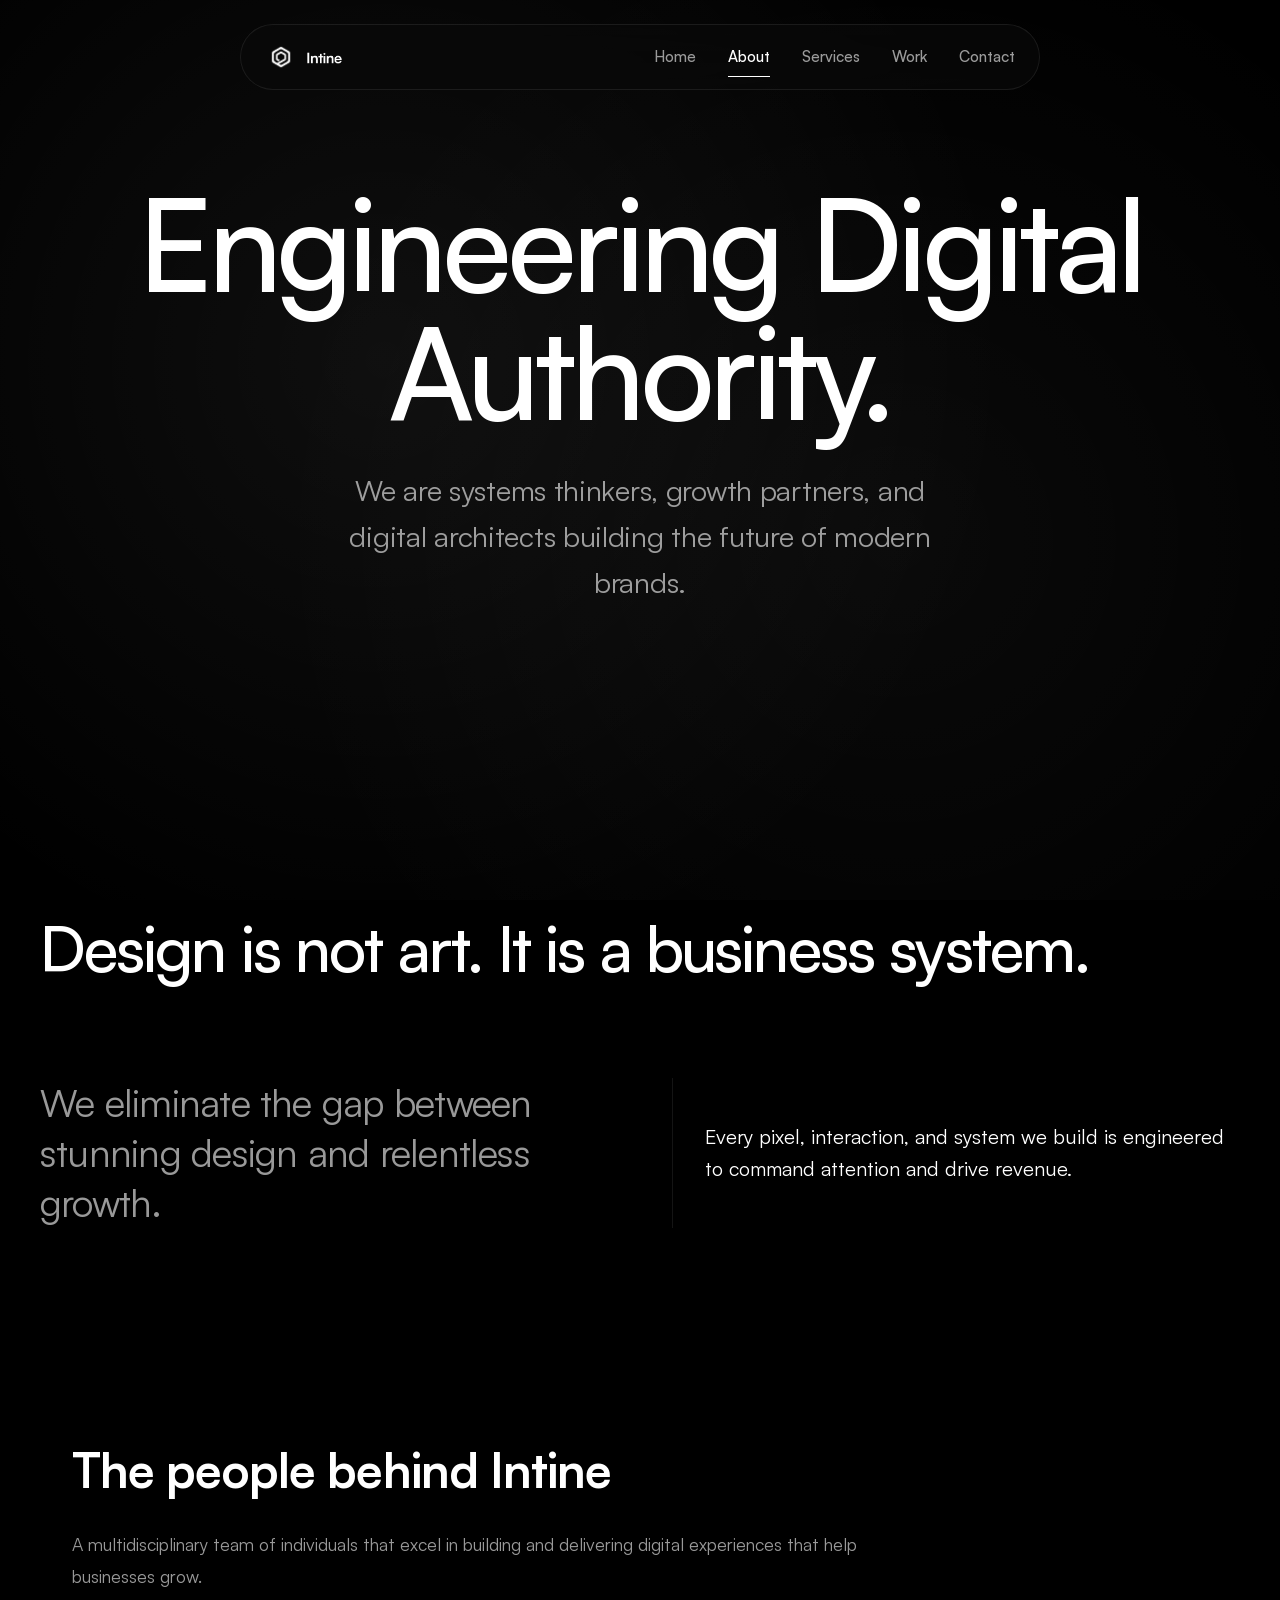
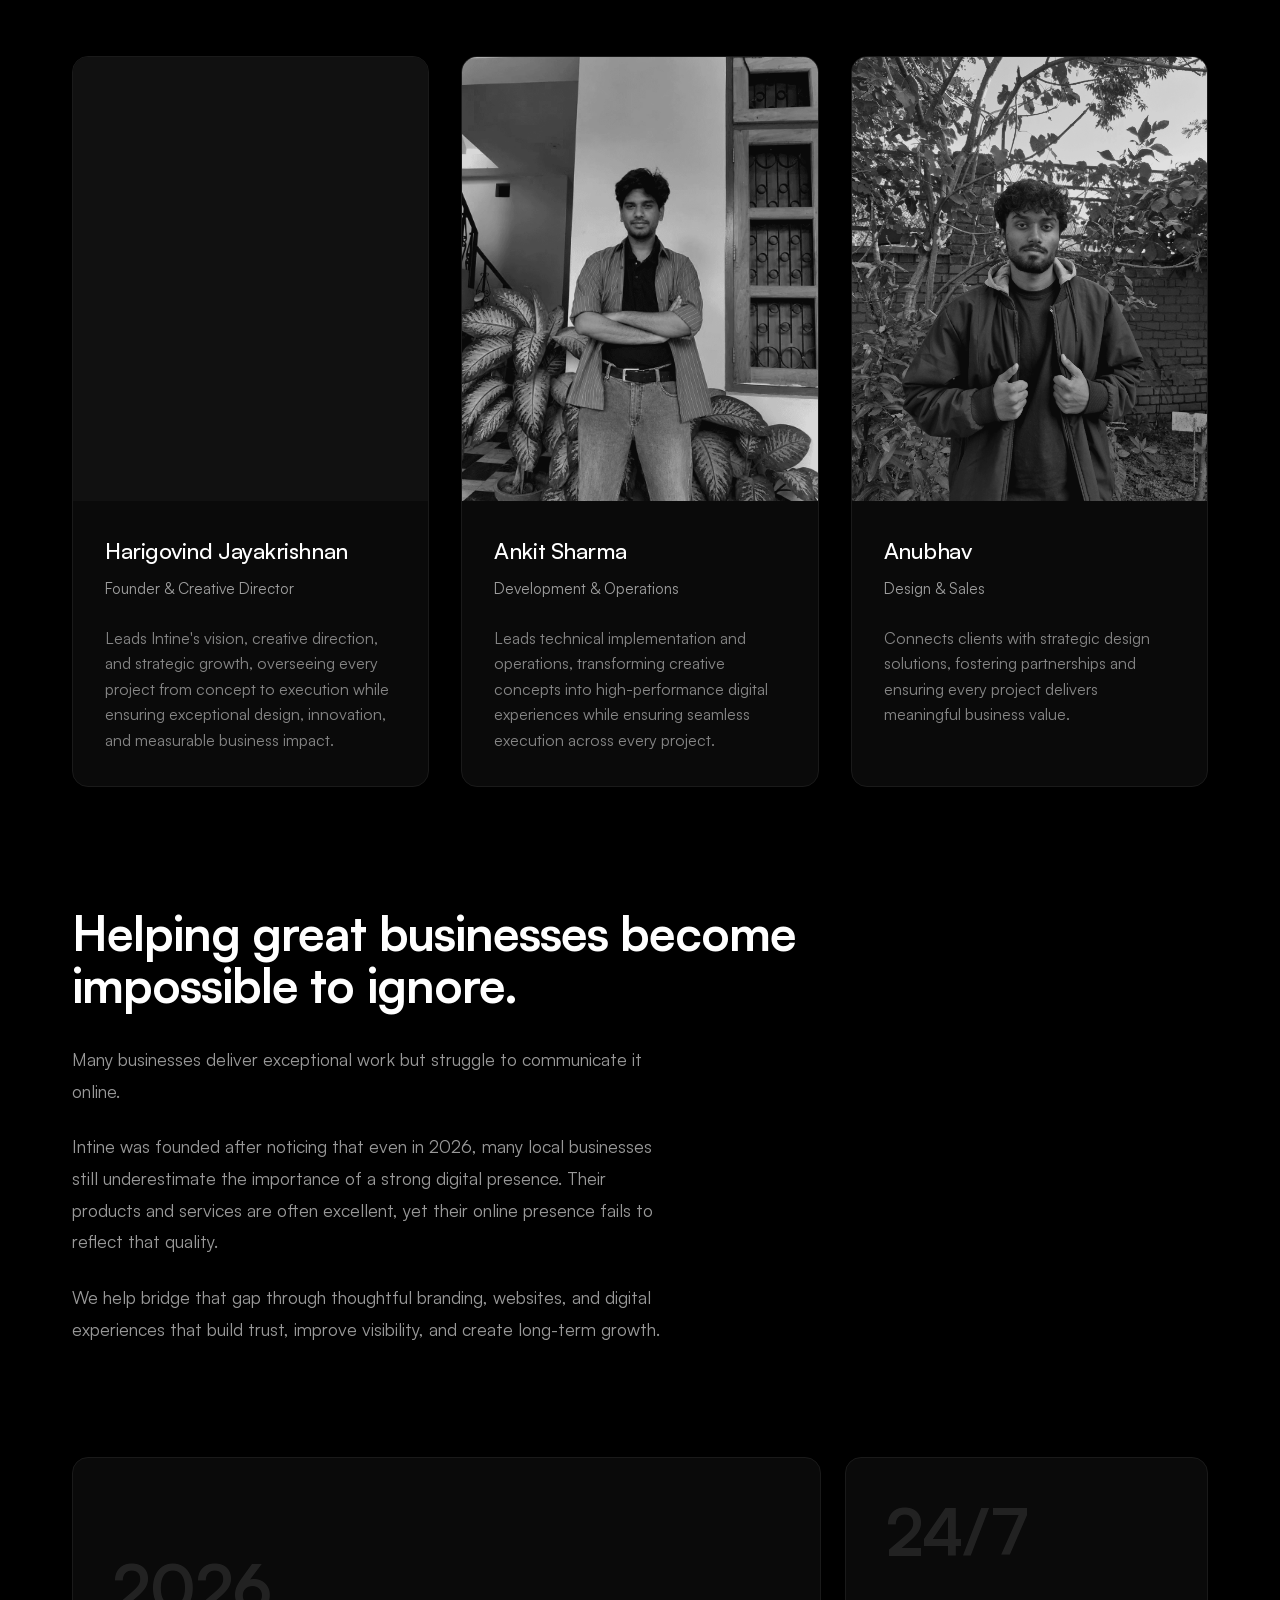
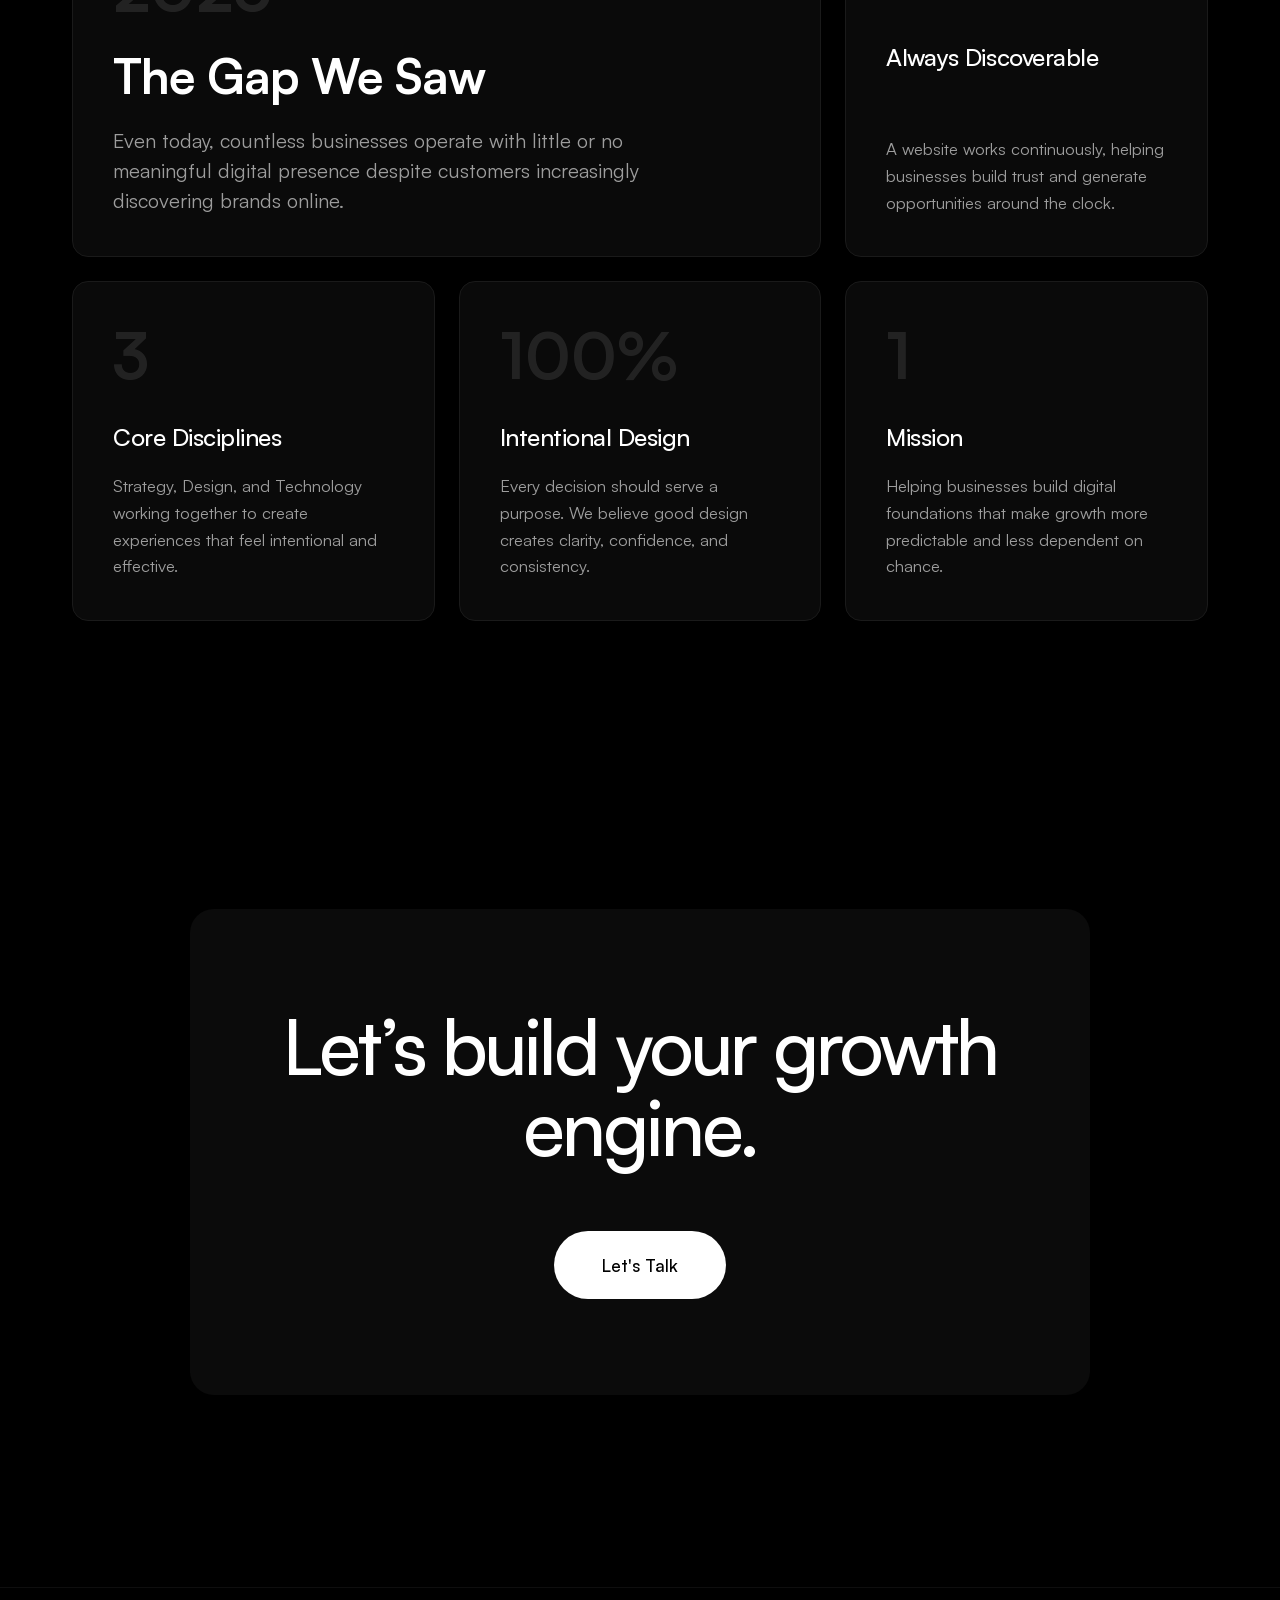
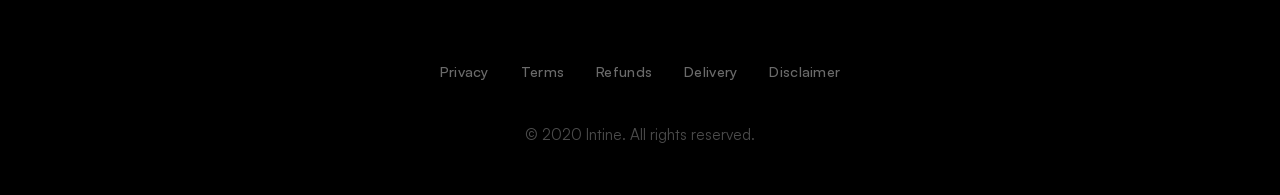
==== commit b362bdc5: "PFPs" ====
--- a/about.html
+++ b/about.html
@@ -75,34 +75,34 @@
         <div class="team-showcase-content">
           <h3>Harigovind Jayakrishnan</h3>
           <span class="role">Founder & Creative Director</span>
-          <p>Shapes brand strategy, visual identity, and digital experiences with a focus on clarity, creativity, and
-            measurable impact.</p>
+          <p>Leads Intine's vision, creative direction, and strategic growth, overseeing every project from concept to
+            execution while ensuring exceptional design, innovation, and measurable business impact.</p>
         </div>
       </div>
 
       <div class="team-showcase-card">
         <div class="team-showcase-image">
-          <img src="assets/images/team-2.jpg" alt="Team Member"
+          <img src="assets/images/ankit.png" alt="Ankit Sharma"
             onerror="this.src='data:image/svg+xml;charset=UTF-8,%3Csvg xmlns=\'http://www.w3.org/2000/svg\' width=\'400\' height=\'500\' viewBox=\'0 0 400 500\' fill=\'%230A0A0A\'%3E%3C/svg%3E'">
         </div>
         <div class="team-showcase-content">
           <h3>Ankit Sharma</h3>
           <span class="role">Development & Operations</span>
-          <p>Builds fast, reliable digital experiences while streamlining workflows that keep every project running
-            smoothly from concept to launch.</p>
+          <p>Leads technical implementation and operations, transforming creative concepts into high-performance digital
+            experiences while ensuring seamless execution across every project.</p>
         </div>
       </div>
 
       <div class="team-showcase-card">
         <div class="team-showcase-image">
-          <img src="assets/images/team-3.jpg" alt="Team Member"
+          <img src="assets/images/anubhav.png" alt="Anubhav"
             onerror="this.src='data:image/svg+xml;charset=UTF-8,%3Csvg xmlns=\'http://www.w3.org/2000/svg\' width=\'400\' height=\'500\' viewBox=\'0 0 400 500\' fill=\'%230A0A0A\'%3E%3C/svg%3E'">
         </div>
         <div class="team-showcase-content">
           <h3>Anubhav</h3>
           <span class="role">Design & Sales</span>
-          <p>Connects business goals with thoughtful design, guiding clients through the creative process while ensuring
-            every solution delivers real value.</p>
+          <p>Connects clients with strategic design solutions, fostering partnerships and ensuring every project
+            delivers meaningful business value.</p>
         </div>
       </div>
     </div>
